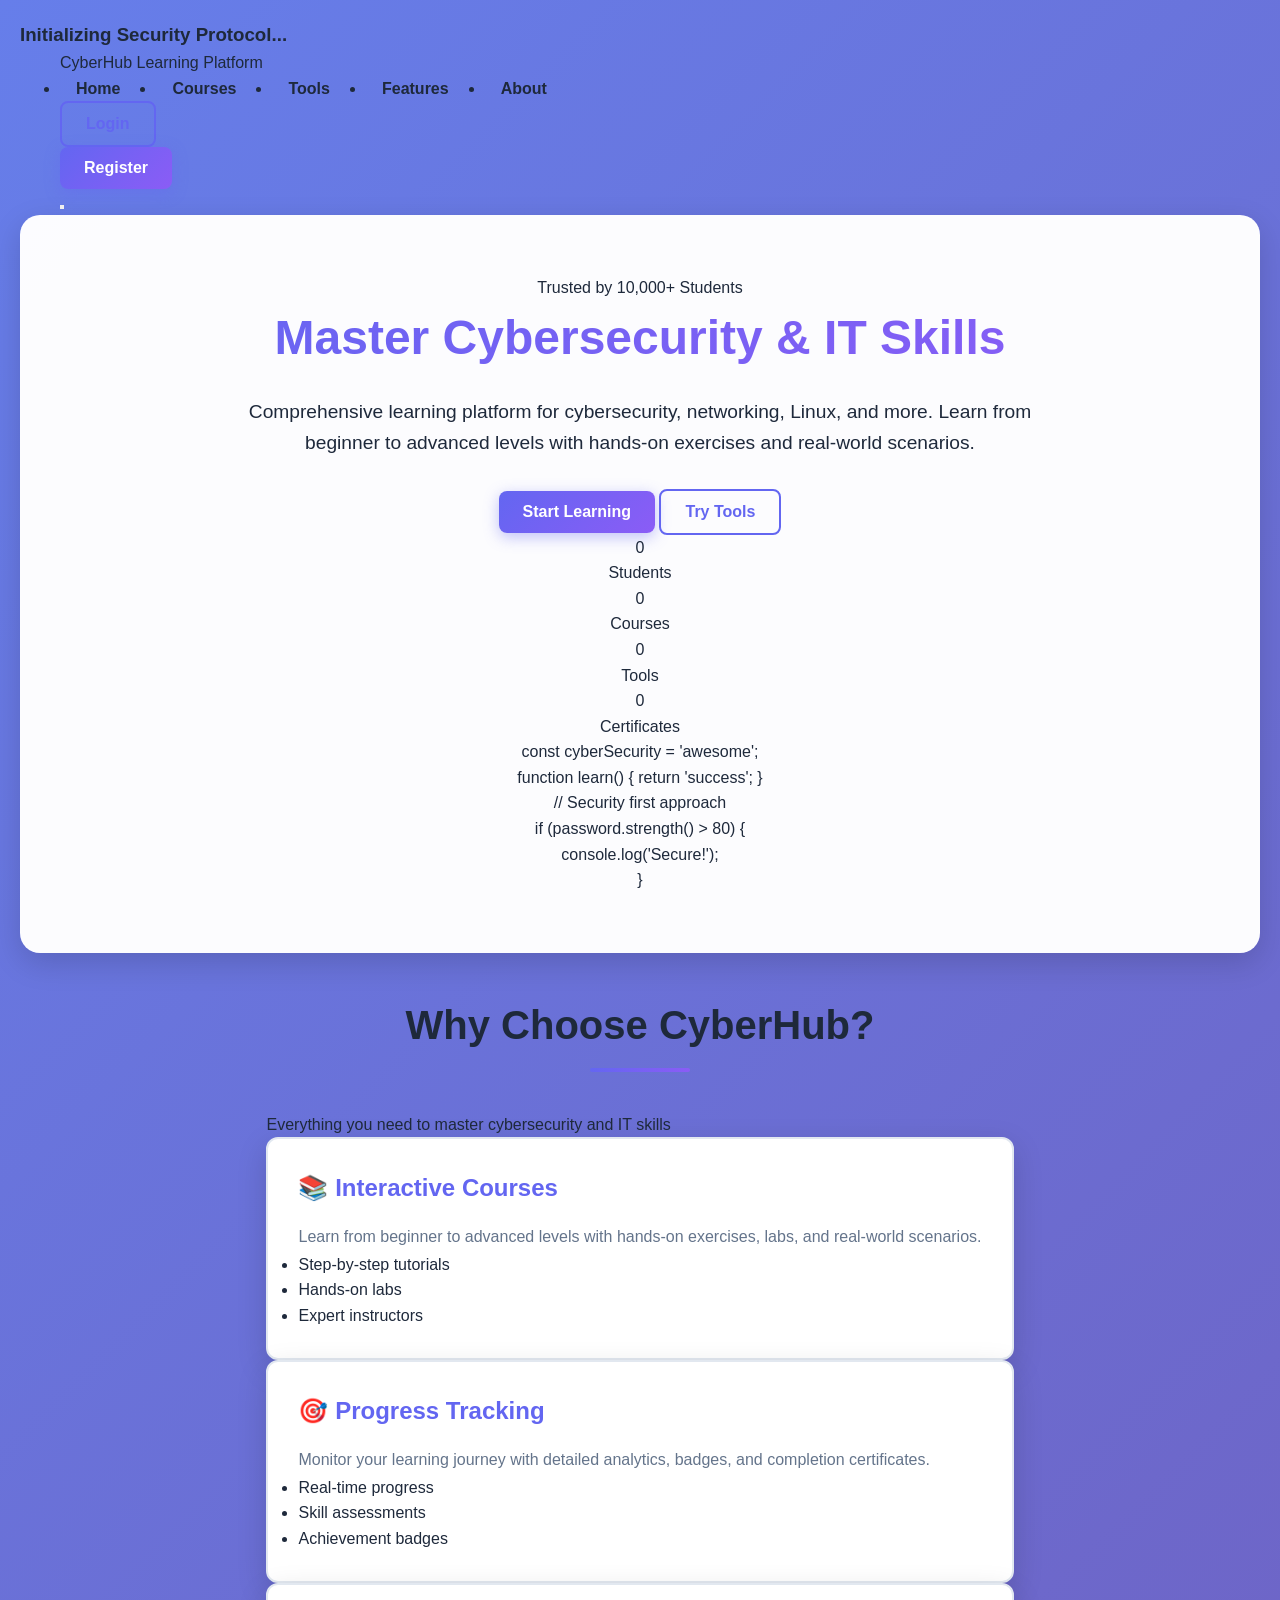
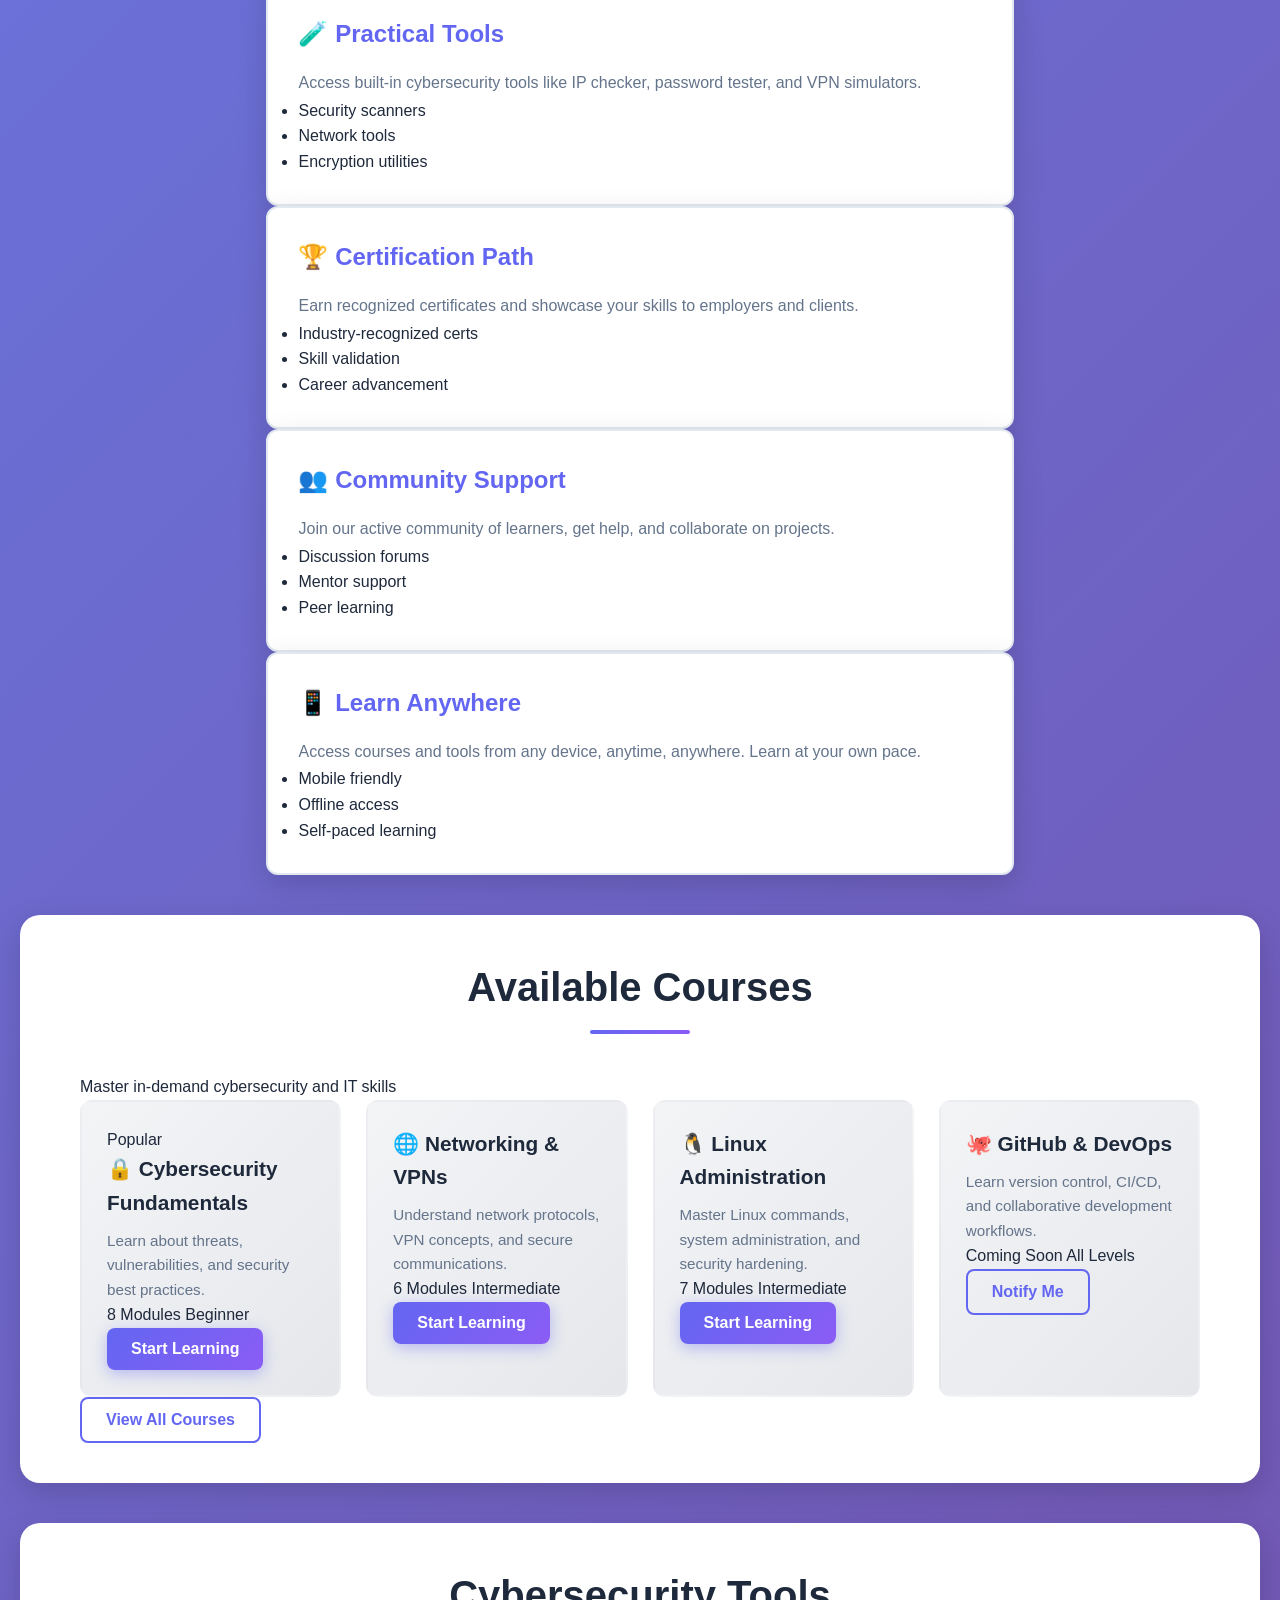
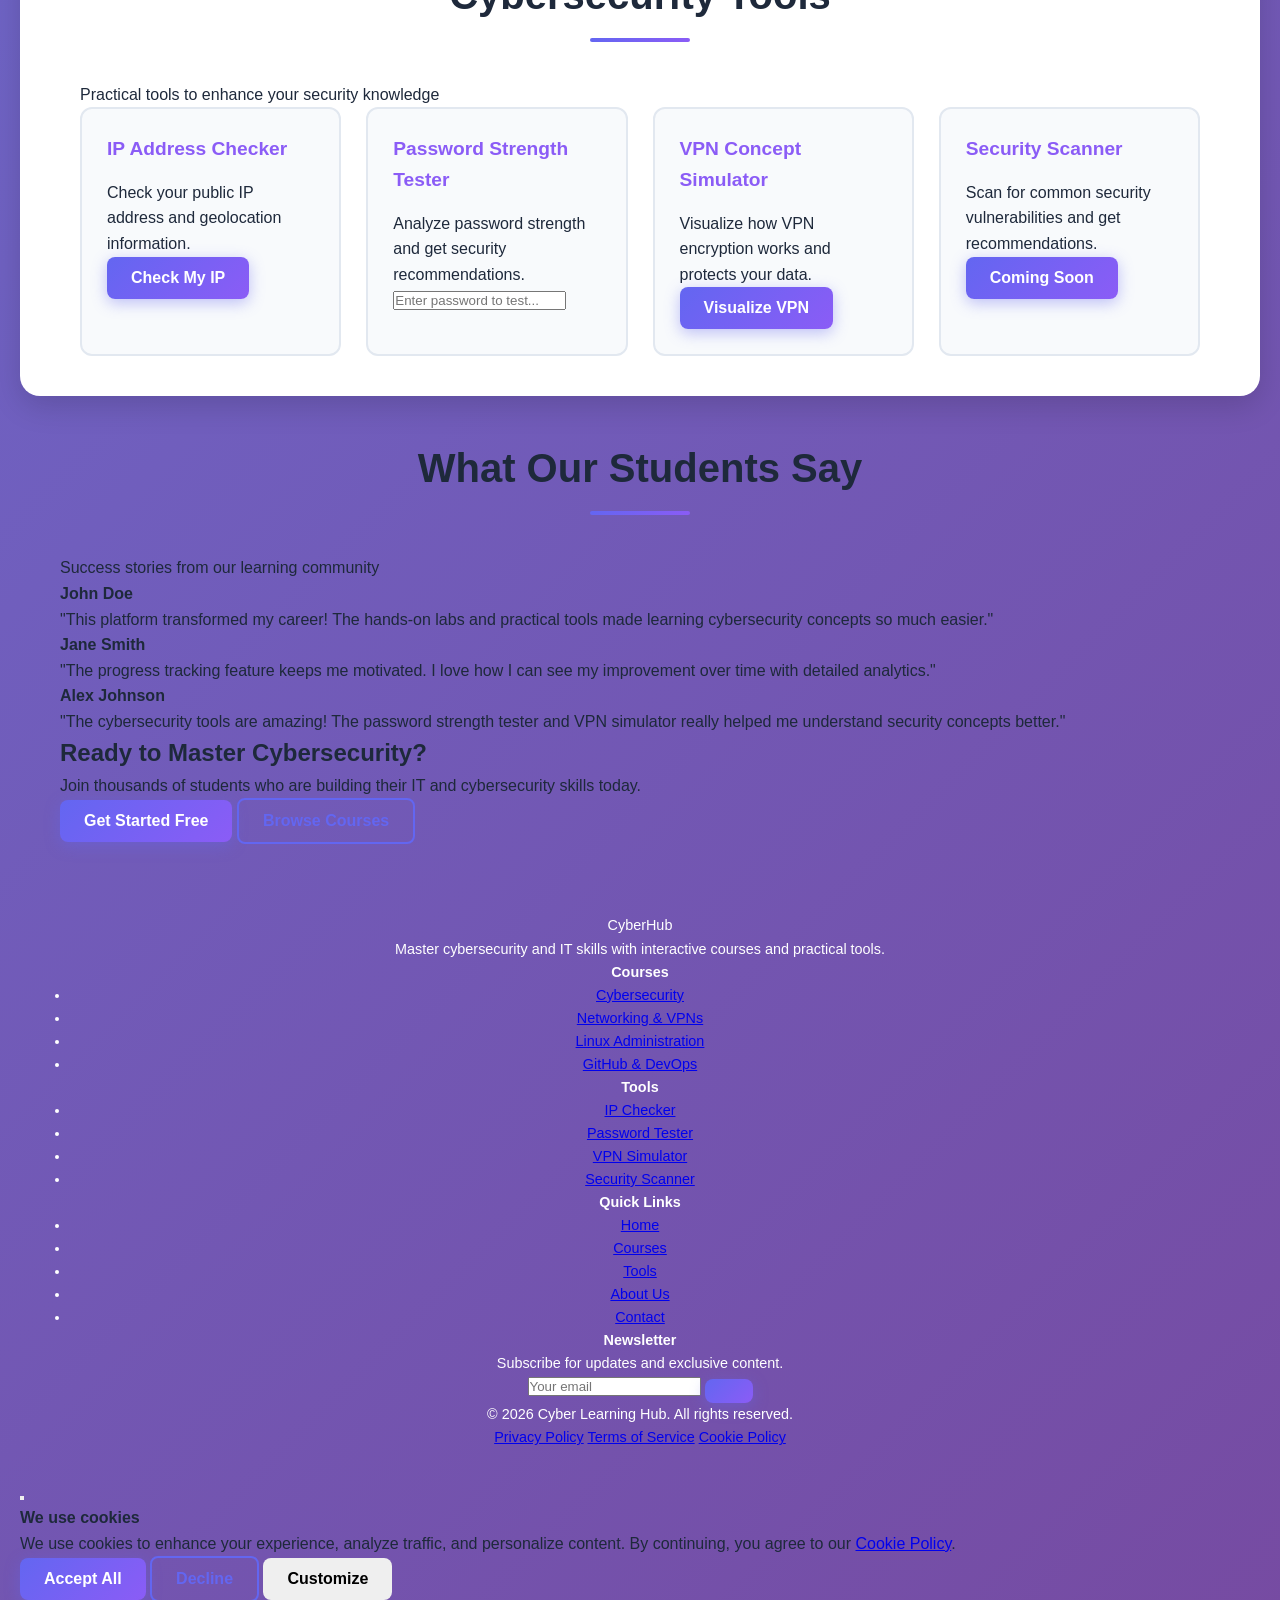
==== index.html @ 119478b8 "Update index.html" ====
<!DOCTYPE html>
<html lang="en">
<head>
    <meta charset="UTF-8">
    <meta name="viewport" content="width=device-width, initial-scale=1.0, maximum-scale=5.0">
    <meta http-equiv="X-UA-Compatible" content="IE=edge">
    <meta name="language" content="en">
    <meta name="author" content="Paras Dhiman">
    <meta name="designer" content="SoftwareLabs">
    <meta name="publisher" content="Cyber Learning Hub">
    <meta name="owner" content="Paras Dhiman">
    <meta name="copyright" content="© 2026 Cyber Learning Hub">
    <meta name="robots" content="index, follow">
    <meta name="googlebot" content="index, follow">
    <meta name="bingbot" content="index, follow">
    <meta name="revisit-after" content="7 days">

    <meta name="description" content="Master cybersecurity, networking, Linux, and IT skills with interactive courses, practical tools, and progress tracking. Learn from beginner to advanced levels.">
    <meta name="keywords" content="cybersecurity, IT learning, networking, VPN, Linux, ethical hacking, cybersecurity courses, IT certification, network security, password security, cyber tools">
    <meta name="subject" content="Cybersecurity Education Platform">
    <meta name="abstract" content="Comprehensive cybersecurity and IT learning platform">
    <meta name="topic" content="Information Technology, Cybersecurity, Education">

    <meta http-equiv="Content-Security-Policy" content="default-src 'self'; script-src 'self' 'unsafe-inline' https://kit.fontawesome.com; style-src 'self' 'unsafe-inline' https://fonts.googleapis.com https://kit.fontawesome.com; img-src 'self' data: https:; font-src 'self' https://fonts.gstatic.com https://kit.fontawesome.com;">
    <meta http-equiv="X-Content-Type-Options" content="nosniff">
    <meta http-equiv="X-Frame-Options" content="DENY">
    <meta http-equiv="X-XSS-Protection" content="1; mode=block">
    <meta http-equiv="Referrer-Policy" content="strict-origin-when-cross-origin">
    <meta http-equiv="Permissions-Policy" content="geolocation=(), microphone=(), camera=()">
    <meta name="referrer" content="strict-origin-when-cross-origin">

    <meta property="og:title" content="Cyber Learning Hub - Master IT & Cybersecurity">
    <meta property="og:description" content="Comprehensive cybersecurity and IT learning platform with interactive courses and practical tools.">
    <meta property="og:type" content="website">
    <meta property="og:url" content="https://Paras367.github.io/Cyber_Hub/">
    <meta property="og:image" content="https://softwarelabs.lovable.app/logo.svg">
    <meta property="og:site_name" content="Cyber Learning Hub">
    <meta property="og:locale" content="en_US">
    <meta property="og:image:width" content="1200">
    <meta property="og:image:height" content="630">

    <meta name="twitter:card" content="summary_large_image">
    <meta name="twitter:title" content="Cyber Learning Hub - Master IT & Cybersecurity">
    <meta name="twitter:description" content="Learn cybersecurity, networking, Linux, and more with interactive courses and tools.">
    <meta name="twitter:image" content="https://softwarelabs.lovable.app/logo.svg">
    <meta name="twitter:site" content="@CyberHubEdu">
    
    <title>Cyber Learning Hub 🔒 | Master Cybersecurity, Networking & Linux Skills</title>
    
    <!-- Favicon -->
    <link rel="icon" href="data:image/svg+xml,<svg xmlns=%22http://www.w3.org/2000/svg%22 viewBox=%220 0 100 100%22><text y=%22.9em%22 font-size=%2290%22>🔒</text></svg>">
    <link rel="manifest" href="/SoftwareLabs/manifest.json">

    <link rel="stylesheet" href="https://cdnjs.cloudflare.com/ajax/libs/font-awesome/6.5.0/css/all.min.css">
    <link href="https://fonts.googleapis.com/css2?family=Inter:wght@300;400;500;600;700;800&family=Space+Grotesk:wght@400;500;600;700&display=swap" rel="stylesheet">

    <link rel="stylesheet" href="styles.css">
</head>
<body>
    <div class="preloader" id="preloader">
        <div class="preloader-content">
            <div class="cyber-spinner"></div>
            <h3>Initializing Security Protocol...</h3>
            <div class="loading-bar">
                <div class="loading-fill"></div>
            </div>
        </div>
    </div>

    <nav class="navbar">
        <div class="container">
            <div class="navbar-content">
                <div class="logo-section">
                    <div class="logo-icon">
                        <i class="fas fa-shield-alt"></i>
                    </div>
                    <div class="logo-text">
                        <span class="logo-main">CyberHub</span>
                        <span class="logo-sub">Learning Platform</span>
                    </div>
                </div>
                
                <div class="nav-menu" id="navMenu">
                    <ul class="nav-links">
                        <li><a href="#home" class="nav-link active"><i class="fas fa-home"></i> Home</a></li>
                        <li><a href="#courses" class="nav-link"><i class="fas fa-graduation-cap"></i> Courses</a></li>
                        <li><a href="#tools" class="nav-link"><i class="fas fa-tools"></i> Tools</a></li>
                        <li><a href="#features" class="nav-link"><i class="fas fa-star"></i> Features</a></li>
                        <li><a href="#about" class="nav-link"><i class="fas fa-info-circle"></i> About</a></li>
                    </ul>
                </div>
                
                <div class="nav-auth">
                    <button class="btn btn-outline" id="loginBtn">
                        <i class="fas fa-sign-in-alt"></i> Login
                    </button>
                    <button class="btn btn-primary" id="registerBtn">
                        <i class="fas fa-user-plus"></i> Register
                    </button>
                    <div id="userMenu" style="display: none; align-items: center; gap: 15px;">
                        <div class="user-info">
                            <i class="fas fa-user-circle"></i>
                            <span id="userName" class="username"></span>
                        </div>
                        <button class="btn btn-outline" id="logoutBtn">
                            <i class="fas fa-sign-out-alt"></i> Logout
                        </button>
                    </div>
                </div>
                
                <button class="mobile-menu-toggle" id="mobileMenuToggle">
                    <i class="fas fa-bars"></i>
                </button>
            </div>
        </div>
    </nav>

    <section class="hero" id="home">
        <div class="container">
            <div class="hero-content">
                <div class="hero-badge">
                    <i class="fas fa-certificate"></i> Trusted by 10,000+ Students
                </div>
                
                <h1 class="hero-title">
                    <span class="highlight">Master</span> Cybersecurity & IT Skills
                    <span class="cyber-glow"></span>
                </h1>
                
                <p class="hero-subtitle">
                    Comprehensive learning platform for cybersecurity, networking, Linux, and more. 
                    Learn from beginner to advanced levels with hands-on exercises and real-world scenarios.
                </p>
                
                <div class="hero-buttons">
                    <button class="btn btn-primary btn-lg" onclick="document.querySelector('#courses').scrollIntoView({behavior: 'smooth'})">
                        <i class="fas fa-play-circle"></i> Start Learning
                    </button>
                    <button class="btn btn-outline btn-lg" onclick="document.querySelector('#tools').scrollIntoView({behavior: 'smooth'})">
                        <i class="fas fa-tools"></i> Try Tools
                    </button>
                </div>
                
                <div class="hero-stats">
                    <div class="stat-item">
                        <div class="stat-number" id="studentCount">0</div>
                        <div class="stat-label">Students</div>
                    </div>
                    <div class="stat-item">
                        <div class="stat-number" id="courseCount">0</div>
                        <div class="stat-label">Courses</div>
                    </div>
                    <div class="stat-item">
                        <div class="stat-number" id="toolCount">0</div>
                        <div class="stat-label">Tools</div>
                    </div>
                    <div class="stat-item">
                        <div class="stat-number" id="certCount">0</div>
                        <div class="stat-label">Certificates</div>
                    </div>
                </div>
            </div>
            
            <div class="hero-illustration">
                <div class="cyber-animation">
                    <div class="code-stream">
                        <div class="code-line"><span class="keyword">const</span> <span class="variable">cyberSecurity</span> = <span class="string">'awesome'</span>;</div>
                        <div class="code-line"><span class="keyword">function</span> <span class="function">learn()</span> { <span class="keyword">return</span> <span class="string">'success'</span>; }</div>
                        <div class="code-line"><span class="comment">// Security first approach</span></div>
                        <div class="code-line"><span class="keyword">if</span> (<span class="variable">password</span>.<span class="function">strength</span>() > <span class="number">80</span>) {</div>
                        <div class="code-line">  <span class="keyword">console</span>.<span class="function">log</span>(<span class="string">'Secure!'</span>);</div>
                        <div class="code-line">}</div>
                    </div>
                    <div class="security-shield">
                        <i class="fas fa-shield-alt fa-4x"></i>
                    </div>
                </div>
            </div>
        </div>
    </section>

    <!-- Features Section -->
    <section class="features" id="features">
        <div class="container">
            <div class="section-header">
                <h2 class="section-title">
                    <i class="fas fa-star"></i> Why Choose CyberHub?
                </h2>
                <p class="section-subtitle">Everything you need to master cybersecurity and IT skills</p>
            </div>
            
            <div class="features-grid">
                <div class="feature-card">
                    <div class="feature-icon">
                        <i class="fas fa-book-open"></i>
                    </div>
                    <h3>📚 Interactive Courses</h3>
                    <p>Learn from beginner to advanced levels with hands-on exercises, labs, and real-world scenarios.</p>
                    <ul class="feature-list">
                        <li><i class="fas fa-check-circle"></i> Step-by-step tutorials</li>
                        <li><i class="fas fa-check-circle"></i> Hands-on labs</li>
                        <li><i class="fas fa-check-circle"></i> Expert instructors</li>
                    </ul>
                </div>
                
                <div class="feature-card">
                    <div class="feature-icon">
                        <i class="fas fa-chart-line"></i>
                    </div>
                    <h3>🎯 Progress Tracking</h3>
                    <p>Monitor your learning journey with detailed analytics, badges, and completion certificates.</p>
                    <ul class="feature-list">
                        <li><i class="fas fa-check-circle"></i> Real-time progress</li>
                        <li><i class="fas fa-check-circle"></i> Skill assessments</li>
                        <li><i class="fas fa-check-circle"></i> Achievement badges</li>
                    </ul>
                </div>
                
                <div class="feature-card">
                    <div class="feature-icon">
                        <i class="fas fa-tools"></i>
                    </div>
                    <h3>🧪 Practical Tools</h3>
                    <p>Access built-in cybersecurity tools like IP checker, password tester, and VPN simulators.</p>
                    <ul class="feature-list">
                        <li><i class="fas fa-check-circle"></i> Security scanners</li>
                        <li><i class="fas fa-check-circle"></i> Network tools</li>
                        <li><i class="fas fa-check-circle"></i> Encryption utilities</li>
                    </ul>
                </div>
                
                <div class="feature-card">
                    <div class="feature-icon">
                        <i class="fas fa-certificate"></i>
                    </div>
                    <h3>🏆 Certification Path</h3>
                    <p>Earn recognized certificates and showcase your skills to employers and clients.</p>
                    <ul class="feature-list">
                        <li><i class="fas fa-check-circle"></i> Industry-recognized certs</li>
                        <li><i class="fas fa-check-circle"></i> Skill validation</li>
                        <li><i class="fas fa-check-circle"></i> Career advancement</li>
                    </ul>
                </div>
                
                <div class="feature-card">
                    <div class="feature-icon">
                        <i class="fas fa-users"></i>
                    </div>
                    <h3>👥 Community Support</h3>
                    <p>Join our active community of learners, get help, and collaborate on projects.</p>
                    <ul class="feature-list">
                        <li><i class="fas fa-check-circle"></i> Discussion forums</li>
                        <li><i class="fas fa-check-circle"></i> Mentor support</li>
                        <li><i class="fas fa-check-circle"></i> Peer learning</li>
                    </ul>
                </div>
                
                <div class="feature-card">
                    <div class="feature-icon">
                        <i class="fas fa-mobile-alt"></i>
                    </div>
                    <h3>📱 Learn Anywhere</h3>
                    <p>Access courses and tools from any device, anytime, anywhere. Learn at your own pace.</p>
                    <ul class="feature-list">
                        <li><i class="fas fa-check-circle"></i> Mobile friendly</li>
                        <li><i class="fas fa-check-circle"></i> Offline access</li>
                        <li><i class="fas fa-check-circle"></i> Self-paced learning</li>
                    </ul>
                </div>
            </div>
        </div>
    </section>

    <!-- Courses Section -->
    <section class="courses" id="courses">
        <div class="container">
            <div class="section-header">
                <h2 class="section-title">
                    <i class="fas fa-graduation-cap"></i> Available Courses
                </h2>
                <p class="section-subtitle">Master in-demand cybersecurity and IT skills</p>
            </div>
            
            <div class="course-grid">
                <div class="course-card" data-course="cybersecurity">
                    <div class="course-badge">Popular</div>
                    <div class="course-icon">
                        <i class="fas fa-user-secret"></i>
                    </div>
                    <h3>🔒 Cybersecurity Fundamentals</h3>
                    <p class="course-desc">Learn about threats, vulnerabilities, and security best practices.</p>
                    <div class="course-meta">
                        <span><i class="fas fa-clock"></i> 8 Modules</span>
                        <span><i class="fas fa-user-graduate"></i> Beginner</span>
                    </div>
                    <div class="course-footer">
                        <button class="btn btn-primary btn-sm">
                            <i class="fas fa-arrow-right"></i> Start Learning
                        </button>
                    </div>
                </div>
                
                <div class="course-card" data-course="networking">
                    <div class="course-icon">
                        <i class="fas fa-network-wired"></i>
                    </div>
                    <h3>🌐 Networking & VPNs</h3>
                    <p class="course-desc">Understand network protocols, VPN concepts, and secure communications.</p>
                    <div class="course-meta">
                        <span><i class="fas fa-clock"></i> 6 Modules</span>
                        <span><i class="fas fa-user-graduate"></i> Intermediate</span>
                    </div>
                    <div class="course-footer">
                        <button class="btn btn-primary btn-sm">
                            <i class="fas fa-arrow-right"></i> Start Learning
                        </button>
                    </div>
                </div>
                
                <div class="course-card" data-course="linux">
                    <div class="course-icon">
                        <i class="fab fa-linux"></i>
                    </div>
                    <h3>🐧 Linux Administration</h3>
                    <p class="course-desc">Master Linux commands, system administration, and security hardening.</p>
                    <div class="course-meta">
                        <span><i class="fas fa-clock"></i> 7 Modules</span>
                        <span><i class="fas fa-user-graduate"></i> Intermediate</span>
                    </div>
                    <div class="course-footer">
                        <button class="btn btn-primary btn-sm">
                            <i class="fas fa-arrow-right"></i> Start Learning
                        </button>
                    </div>
                </div>
                
                <div class="course-card coming-soon">
                    <div class="course-icon">
                        <i class="fab fa-github"></i>
                    </div>
                    <h3>🐙 GitHub & DevOps</h3>
                    <p class="course-desc">Learn version control, CI/CD, and collaborative development workflows.</p>
                    <div class="course-meta">
                        <span><i class="fas fa-clock"></i> Coming Soon</span>
                        <span><i class="fas fa-user-graduate"></i> All Levels</span>
                    </div>
                    <div class="course-footer">
                        <button class="btn btn-outline btn-sm disabled">
                            <i class="fas fa-hourglass-half"></i> Notify Me
                        </button>
                    </div>
                </div>
            </div>
            
            <div class="view-all">
                <button class="btn btn-outline btn-lg">
                    <i class="fas fa-eye"></i> View All Courses
                </button>
            </div>
        </div>
    </section>

    <!-- Tools Section -->
    <section class="tools-section" id="tools">
        <div class="container">
            <div class="section-header">
                <h2 class="section-title">
                    <i class="fas fa-tools"></i> Cybersecurity Tools
                </h2>
                <p class="section-subtitle">Practical tools to enhance your security knowledge</p>
            </div>
            
            <div class="tool-grid">
                <div class="tool-card">
                    <div class="tool-icon">
                        <i class="fas fa-globe"></i>
                    </div>
                    <h3><i class="fas fa-info-circle"></i> IP Address Checker</h3>
                    <p>Check your public IP address and geolocation information.</p>
                    <button class="btn btn-primary" onclick="checkIP()">
                        <i class="fas fa-search"></i> Check My IP
                    </button>
                    <div id="ipResult" class="tool-result"></div>
                </div>
                
                <div class="tool-card">
                    <div class="tool-icon">
                        <i class="fas fa-key"></i>
                    </div>
                    <h3><i class="fas fa-lock"></i> Password Strength Tester</h3>
                    <p>Analyze password strength and get security recommendations.</p>
                    <input type="password" id="passwordInput" placeholder="Enter password to test..." oninput="checkPasswordStrength()">
                    <div id="passwordResult" class="tool-result"></div>
                </div>
                
                <div class="tool-card">
                    <div class="tool-icon">
                        <i class="fas fa-user-secret"></i>
                    </div>
                    <h3><i class="fas fa-route"></i> VPN Concept Simulator</h3>
                    <p>Visualize how VPN encryption works and protects your data.</p>
                    <button class="btn btn-primary" onclick="showVPNSimulator()">
                        <i class="fas fa-eye"></i> Visualize VPN
                    </button>
                </div>
                
                <div class="tool-card">
                    <div class="tool-icon">
                        <i class="fas fa-shield-alt"></i>
                    </div>
                    <h3><i class="fas fa-bug"></i> Security Scanner</h3>
                    <p>Scan for common security vulnerabilities and get recommendations.</p>
                    <button class="btn btn-primary disabled">
                        <i class="fas fa-sync-alt"></i> Coming Soon
                    </button>
                </div>
            </div>
        </div>
    </section>

    <!-- Testimonials Section -->
    <section class="testimonials">
        <div class="container">
            <div class="section-header">
                <h2 class="section-title">
                    <i class="fas fa-quote-left"></i> What Our Students Say
                </h2>
                <p class="section-subtitle">Success stories from our learning community</p>
            </div>
            
            <div class="testimonial-grid">
                <div class="testimonial-card">
                    <div class="testimonial-header">
                        <div class="testimonial-avatar">
                            <i class="fas fa-user"></i>
                        </div>
                        <div class="testimonial-info">
                            <h4>John Doe</h4>
                            <div class="rating">
                                <i class="fas fa-star"></i>
                                <i class="fas fa-star"></i>
                                <i class="fas fa-star"></i>
                                <i class="fas fa-star"></i>
                                <i class="fas fa-star"></i>
                            </div>
                        </div>
                    </div>
                    <p class="testimonial-text">
                        "This platform transformed my career! The hands-on labs and practical tools made learning cybersecurity concepts so much easier."
                    </p>
                </div>
                
                <div class="testimonial-card">
                    <div class="testimonial-header">
                        <div class="testimonial-avatar">
                            <i class="fas fa-user"></i>
                        </div>
                        <div class="testimonial-info">
                            <h4>Jane Smith</h4>
                            <div class="rating">
                                <i class="fas fa-star"></i>
                                <i class="fas fa-star"></i>
                                <i class="fas fa-star"></i>
                                <i class="fas fa-star"></i>
                                <i class="fas fa-star-half-alt"></i>
                            </div>
                        </div>
                    </div>
                    <p class="testimonial-text">
                        "The progress tracking feature keeps me motivated. I love how I can see my improvement over time with detailed analytics."
                    </p>
                </div>
                
                <div class="testimonial-card">
                    <div class="testimonial-header">
                        <div class="testimonial-avatar">
                            <i class="fas fa-user"></i>
                        </div>
                        <div class="testimonial-info">
                            <h4>Alex Johnson</h4>
                            <div class="rating">
                                <i class="fas fa-star"></i>
                                <i class="fas fa-star"></i>
                                <i class="fas fa-star"></i>
                                <i class="fas fa-star"></i>
                                <i class="fas fa-star"></i>
                            </div>
                        </div>
                    </div>
                    <p class="testimonial-text">
                        "The cybersecurity tools are amazing! The password strength tester and VPN simulator really helped me understand security concepts better."
                    </p>
                </div>
            </div>
        </div>
    </section>

    <!-- CTA Section -->
    <section class="cta-section">
        <div class="container">
            <div class="cta-content">
                <h2>Ready to Master Cybersecurity?</h2>
                <p>Join thousands of students who are building their IT and cybersecurity skills today.</p>
                <div class="cta-buttons">
                    <button class="btn btn-primary btn-lg" id="ctaRegisterBtn">
                        <i class="fas fa-user-plus"></i> Get Started Free
                    </button>
                    <button class="btn btn-outline btn-lg" onclick="document.querySelector('#courses').scrollIntoView({behavior: 'smooth'})">
                        <i class="fas fa-book"></i> Browse Courses
                    </button>
                </div>
            </div>
        </div>
    </section>

    <!-- User Dashboard -->
    <section class="user-dashboard" id="userDashboard">
        <div class="container">
            <h3><i class="fas fa-tachometer-alt"></i> Your Learning Progress</h3>
            <div id="progressContent"></div>
        </div>
    </section>

    <!-- Footer -->
    <footer id="footer">
        <div class="container">
            <div class="footer-grid">
                <div class="footer-col">
                    <div class="footer-logo">
                        <i class="fas fa-shield-alt"></i>
                        <span>CyberHub</span>
                    </div>
                    <p>Master cybersecurity and IT skills with interactive courses and practical tools.</p>
                    <div class="social-links">
                        <a href="#" class="social-link"><i class="fab fa-twitter"></i></a>
                        <a href="#" class="social-link"><i class="fab fa-linkedin"></i></a>
                        <a href="#" class="social-link"><i class="fab fa-github"></i></a>
                        <a href="#" class="social-link"><i class="fab fa-youtube"></i></a>
                    </div>
                </div>
                
                <div class="footer-col">
                    <h4><i class="fas fa-graduation-cap"></i> Courses</h4>
                    <ul class="footer-links">
                        <li><a href="courses/cybersecurity.html">Cybersecurity</a></li>
                        <li><a href="courses/networking.html">Networking & VPNs</a></li>
                        <li><a href="courses/linux.html">Linux Administration</a></li>
                        <li><a href="#">GitHub & DevOps</a></li>
                    </ul>
                </div>
                
                <div class="footer-col">
                    <h4><i class="fas fa-tools"></i> Tools</h4>
                    <ul class="footer-links">
                        <li><a href="#tools">IP Checker</a></li>
                        <li><a href="#tools">Password Tester</a></li>
                        <li><a href="#tools">VPN Simulator</a></li>
                        <li><a href="#">Security Scanner</a></li>
                    </ul>
                </div>
                
                <div class="footer-col">
                    <h4><i class="fas fa-link"></i> Quick Links</h4>
                    <ul class="footer-links">
                        <li><a href="#home">Home</a></li>
                        <li><a href="#courses">Courses</a></li>
                        <li><a href="#tools">Tools</a></li>
                        <li><a href="#about">About Us</a></li>
                        <li><a href="#">Contact</a></li>
                    </ul>
                </div>
                
                <div class="footer-col">
                    <h4><i class="fas fa-envelope"></i> Newsletter</h4>
                    <p>Subscribe for updates and exclusive content.</p>
                    <form class="newsletter-form">
                        <input type="email" placeholder="Your email" required>
                        <button type="submit" class="btn btn-primary">
                            <i class="fas fa-paper-plane"></i>
                        </button>
                    </form>
                </div>
            </div>
            
            <div class="footer-bottom">
                <p>&copy; 2026 <span class="highlight">Cyber Learning Hub</span>. All rights reserved.</p>
                <div class="footer-links-inline">
                    <a href="#">Privacy Policy</a>
                    <a href="#">Terms of Service</a>
                    <a href="#">Cookie Policy</a>
                </div>
            </div>
        </div>
    </footer>

    <!-- Scroll to Top Button -->
    <button class="scroll-to-top" id="scrollToTop">
        <i class="fas fa-arrow-up"></i>
    </button>

    <!-- Login Modal -->
    <div class="auth-modal" id="loginModal">
        <div class="modal-content">
            <button class="modal-close" onclick="closeModal('loginModal')">
                <i class="fas fa-times"></i>
            </button>
            <div class="modal-header">
                <i class="fas fa-sign-in-alt modal-icon"></i>
                <h2>Login to Your Account</h2>
                <p>Access your courses and track your progress</p>
            </div>
            <form class="auth-form" onsubmit="event.preventDefault(); login();">
                <div class="form-group">
                    <label><i class="fas fa-user"></i> Username</label>
                    <input type="text" id="loginUsername" placeholder="Enter your username" required>
                </div>
                <div class="form-group">
                    <label><i class="fas fa-lock"></i> Password</label>
                    <input type="password" id="loginPassword" placeholder="Enter your password" required>
                </div>
                <div class="form-options">
                    <label class="checkbox-label">
                        <input type="checkbox" id="rememberMe">
                        <span>Remember me</span>
                    </label>
                    <a href="#" class="forgot-password">Forgot password?</a>
                </div>
                <button class="btn btn-primary btn-block" type="submit">
                    <i class="fas fa-sign-in-alt"></i> Login
                </button>
                <div class="modal-footer">
                    <p>Don't have an account? <a href="#" onclick="showModal('registerModal'); closeModal('loginModal');">Register here</a></p>
                </div>
            </form>
        </div>
    </div>

    <div class="auth-modal" id="registerModal">
        <div class="modal-content">
            <button class="modal-close" onclick="closeModal('registerModal')">
                <i class="fas fa-times"></i>
            </button>
            <div class="modal-header">
                <i class="fas fa-user-plus modal-icon"></i>
                <h2>Create New Account</h2>
                <p>Start your cybersecurity learning journey today</p>
            </div>
            <form class="auth-form" onsubmit="event.preventDefault(); register();">
                <div class="form-row">
                    <div class="form-group">
                        <label><i class="fas fa-user"></i> Username</label>
                        <input type="text" id="registerUsername" placeholder="Choose a username" required>
                    </div>
                    <div class="form-group">
                        <label><i class="fas fa-envelope"></i> Email</label>
                        <input type="email" id="registerEmail" placeholder="Enter your email" required>
                    </div>
                </div>
                <div class="form-group">
                    <label><i class="fas fa-lock"></i> Password</label>
                    <input type="password" id="registerPassword" placeholder="Create a strong password" required>
                    <div class="password-strength" id="registerPasswordStrength"></div>
                </div>
                <div class="form-group">
                    <label><i class="fas fa-lock"></i> Confirm Password</label>
                    <input type="password" id="confirmPassword" placeholder="Confirm your password" required>
                </div>
                <div class="form-checkbox">
                    <label class="checkbox-label">
                        <input type="checkbox" required>
                        <span>I agree to the <a href="#">Terms of Service</a> and <a href="#">Privacy Policy</a></span>
                    </label>
                </div>
                <button class="btn btn-primary btn-block" type="submit">
                    <i class="fas fa-user-plus"></i> Create Account
                </button>
                <div class="modal-footer">
                    <p>Already have an account? <a href="#" onclick="showModal('loginModal'); closeModal('registerModal');">Login here</a></p>
                </div>
            </form>
        </div>
    </div>

    <div class="cookie-banner" id="cookieBanner">
        <div class="cookie-content">
            <div class="cookie-icon">
                <i class="fas fa-cookie-bite"></i>
            </div>
            <div class="cookie-text">
                <h4>We use cookies</h4>
                <p>We use cookies to enhance your experience, analyze traffic, and personalize content. By continuing, you agree to our <a href="#">Cookie Policy</a>.</p>
            </div>
            <div class="cookie-buttons">
                <button class="btn btn-primary btn-sm" onclick="acceptCookies()">Accept All</button>
                <button class="btn btn-outline btn-sm" onclick="declineCookies()">Decline</button>
                <button class="btn btn-text btn-sm" onclick="customizeCookies()">Customize</button>
            </div>
        </div>
    </div>


    <script src="script.js"></script>
</body>
</html>
---- styles.css ----
/* ========================================
   CYBER LEARNING HUB
   ======================================== */

* {
    margin: 0;
    padding: 0;
    box-sizing: border-box;
}

:root {
    --primary: #6366f1;
    --secondary: #8b5cf6;
    --dark: #1e293b;
    --light: #f8fafc;
    --success: #10b981;
    --warning: #f59e0b;
    --danger: #ef4444;
    --gray: #64748b;
    --border-radius: 12px;
    --box-shadow: 0 10px 30px rgba(0, 0, 0, 0.15);
    --transition: all 0.3s ease;
}

body {
    font-family: 'Segoe UI', Tahoma, Geneva, Verdana, sans-serif;
    background: linear-gradient(135deg, #667eea 0%, #764ba2 100%);
    min-height: 100vh;
    padding: 20px;
    color: var(--dark);
    line-height: 1.6;
}

.container {
    max-width: 1200px;
    margin: 0 auto;
    padding: 0 20px;
}

/* ========================================
   HEADER & NAVIGATION
   ======================================== */

header {
    background: rgba(255, 255, 255, 0.95);
    backdrop-filter: blur(10px);
    padding: 20px 0;
    border-radius: var(--border-radius);
    margin-bottom: 30px;
    box-shadow: var(--box-shadow);
    position: sticky;
    top: 20px;
    z-index: 100;
}

.header-content {
    display: flex;
    justify-content: space-between;
    align-items: center;
    padding: 0 20px;
}

.logo {
    font-size: 2em;
    font-weight: bold;
    background: linear-gradient(135deg, var(--primary), var(--secondary));
    -webkit-background-clip: text;
    -webkit-text-fill-color: transparent;
    background-clip: text;
    cursor: pointer;
}

.nav-links {
    display: flex;
    gap: 20px;
    align-items: center;
}

.nav-links a {
    text-decoration: none;
    color: var(--dark);
    font-weight: 600;
    padding: 8px 16px;
    border-radius: 8px;
    transition: var(--transition);
}

.nav-links a:hover {
    background: var(--primary);
    color: white;
}

.auth-section {
    display: flex;
    gap: 15px;
    align-items: center;
}

/* ========================================
   BUTTONS
   ======================================== */

.btn {
    padding: 12px 24px;
    border: none;
    border-radius: 8px;
    cursor: pointer;
    font-weight: 600;
    font-size: 16px;
    transition: var(--transition);
    text-decoration: none;
    display: inline-block;
    text-align: center;
}

.btn-primary {
    background: linear-gradient(135deg, var(--primary), var(--secondary));
    color: white;
    box-shadow: 0 4px 15px rgba(99, 102, 241, 0.4);
}

.btn-primary:hover {
    transform: translateY(-2px);
    box-shadow: 0 6px 20px rgba(99, 102, 241, 0.6);
}

.btn-outline {
    background: transparent;
    border: 2px solid var(--primary);
    color: var(--primary);
}

.btn-outline:hover {
    background: var(--primary);
    color: white;
}

.btn-success {
    background: var(--success);
    color: white;
}

.btn-success:hover {
    background: #0da271;
}

.btn-danger {
    background: var(--danger);
    color: white;
}

.btn-danger:hover {
    background: #dc2626;
}

/* ========================================
   HERO SECTION
   ======================================== */

.hero {
    text-align: center;
    padding: 60px 20px;
    background: rgba(255, 255, 255, 0.98);
    border-radius: 20px;
    margin-bottom: 40px;
    box-shadow: var(--box-shadow);
}

.hero h1 {
    font-size: 3em;
    margin-bottom: 20px;
    background: linear-gradient(135deg, var(--primary), var(--secondary));
    -webkit-background-clip: text;
    -webkit-text-fill-color: transparent;
    background-clip: text;
}

.hero p {
    font-size: 1.2em;
    color: var(--dark);
    margin-bottom: 30px;
    max-width: 800px;
    margin-left: auto;
    margin-right: auto;
}

/* ========================================
   FEATURES & CARDS
   ======================================== */

.features {
    display: grid;
    grid-template-columns: repeat(auto-fit, minmax(300px, 1fr));
    gap: 30px;
    margin-bottom: 40px;
}

.feature-card {
    background: white;
    padding: 30px;
    border-radius: var(--border-radius);
    box-shadow: var(--box-shadow);
    transition: var(--transition);
    border: 2px solid #e2e8f0;
}

.feature-card:hover {
    transform: translateY(-10px);
    box-shadow: 0 15px 40px rgba(0, 0, 0, 0.2);
    border-color: var(--primary);
}

.feature-card h3 {
    color: var(--primary);
    margin-bottom: 15px;
    font-size: 1.5em;
    display: flex;
    align-items: center;
    gap: 10px;
}

.feature-card p {
    color: var(--gray);
    line-height: 1.8;
}

/* ========================================
   COURSE GRID
   ======================================== */

.courses {
    background: white;
    padding: 40px;
    border-radius: 20px;
    margin-bottom: 40px;
    box-shadow: var(--box-shadow);
}

.section-title {
    text-align: center;
    font-size: 2.5em;
    margin-bottom: 40px;
    color: var(--dark);
    position: relative;
    padding-bottom: 15px;
}

.section-title::after {
    content: '';
    position: absolute;
    bottom: 0;
    left: 50%;
    transform: translateX(-50%);
    width: 100px;
    height: 4px;
    background: linear-gradient(135deg, var(--primary), var(--secondary));
    border-radius: 2px;
}

.course-grid {
    display: grid;
    grid-template-columns: repeat(auto-fit, minmax(250px, 1fr));
    gap: 25px;
}

.course-card {
    background: linear-gradient(135deg, #f3f4f6, #e5e7eb);
    padding: 25px;
    border-radius: 12px;
    cursor: pointer;
    transition: var(--transition);
    border: 2px solid transparent;
}

.course-card:hover {
    background: linear-gradient(135deg, var(--primary), var(--secondary));
    color: white;
    transform: scale(1.05);
    border-color: white;
}

.course-card h3 {
    font-size: 1.3em;
    margin-bottom: 10px;
}

.course-card p {
    color: var(--gray);
    font-size: 0.95em;
}

/* ========================================
   TOOLS SECTION
   ======================================== */

.tools-section {
    background: white;
    padding: 40px;
    border-radius: 20px;
    margin-bottom: 40px;
    box-shadow: var(--box-shadow);
}

.tool-grid {
    display: grid;
    grid-template-columns: repeat(auto-fit, minmax(250px, 1fr));
    gap: 25px;
}

.tool-card {
    background: #f8fafc;
    padding: 25px;
    border-radius: 12px;
    border: 2px solid #e2e8f0;
    transition: var(--transition);
}

.tool-card:hover {
    border-color: var(--primary);
    transform: translateY(-5px);
}

.tool-card h3 {
    color: var(--secondary);
    margin-bottom: 15px;
    font-size: 1.2em;
}

/* ========================================
   USER DASHBOARD
   ======================================== */

.user-dashboard {
    background: white;
    padding: 30px;
    border-radius: 15px;
    margin-top: 20px;
    box-shadow: var(--box-shadow);
    display: none;
}

.progress-bar {
    width: 100%;
    background: #e2e8f0;
    border-radius: 10px;
    overflow: hidden;
    margin-top: 10px;
}

.progress-fill {
    height: 20px;
    background: linear-gradient(135deg, var(--primary), var(--secondary));
    transition: width 0.3s ease;
}

/* ========================================
   MODALS
   ======================================== */

.auth-modal {
    display: none;
    position: fixed;
    top: 0;
    left: 0;
    width: 100%;
    height: 100%;
    background: rgba(0, 0, 0, 0.7);
    z-index: 1000;
    justify-content: center;
    align-items: center;
    backdrop-filter: blur(5px);
}

.modal-content {
    background: white;
    padding: 40px;
    border-radius: 20px;
    max-width: 500px;
    width: 90%;
    box-shadow: 0 20px 60px rgba(0, 0, 0, 0.3);
    animation: modalSlideIn 0.3s ease;
}

@keyframes modalSlideIn {
    from {
        opacity: 0;
        transform: translateY(-20px);
    }
    to {
        opacity: 1;
        transform: translateY(0);
    }
}

.form-group {
    margin-bottom: 20px;
}

.form-group label {
    display: block;
    margin-bottom: 8px;
    font-weight: 600;
    color: var(--dark);
}

.form-group input {
    width: 100%;
    padding: 12px;
    border: 2px solid #e2e8f0;
    border-radius: 8px;
    font-size: 16px;
    transition: var(--transition);
}

.form-group input:focus {
    outline: none;
    border-color: var(--primary);
    box-shadow: 0 0 0 3px rgba(99, 102, 241, 0.1);
}

/* ========================================
   COURSE PAGE STYLES
   ======================================== */

.course-header {
    background: white;
    padding: 40px;
    border-radius: 20px;
    margin-bottom: 30px;
    box-shadow: var(--box-shadow);
    text-align: center;
}

.course-header h1 {
    font-size: 2.5em;
    margin-bottom: 15px;
    color: var(--primary);
}

.course-header p {
    color: var(--gray);
    font-size: 1.1em;
    max-width: 800px;
    margin: 0 auto;
}

.modules-section {
    background: white;
    padding: 30px;
    border-radius: 15px;
    margin-bottom: 30px;
    box-shadow: var(--box-shadow);
}

.module-card {
    background: #f8fafc;
    padding: 20px;
    border-radius: 10px;
    margin-bottom: 15px;
    border-left: 4px solid var(--primary);
    transition: var(--transition);
}

.module-card:hover {
    background: #f1f5f9;
    transform: translateX(5px);
}

.module-card h3 {
    color: var(--dark);
    margin-bottom: 10px;
    font-size: 1.2em;
}

.module-card p {
    color: var(--gray);
    font-size: 0.95em;
    margin-bottom: 10px;
}

.module-actions {
    display: flex;
    gap: 10px;
    margin-top: 10px;
}

/* ========================================
   QUIZ SECTION
   ======================================== */

.quiz-container {
    background: white;
    padding: 30px;
    border-radius: 15px;
    margin-bottom: 30px;
    box-shadow: var(--box-shadow);
}

.quiz-question {
    margin-bottom: 20px;
}

.quiz-question h4 {
    margin-bottom: 10px;
    color: var(--dark);
}

.quiz-options {
    display: grid;
    grid-template-columns: 1fr;
    gap: 10px;
}

.quiz-option {
    padding: 12px;
    background: #f8fafc;
    border: 2px solid #e2e8f0;
    border-radius: 8px;
    cursor: pointer;
    transition: var(--transition);
}

.quiz-option:hover {
    background: #f1f5f9;
    border-color: var(--primary);
}

.quiz-option.selected {
    background: var(--primary);
    color: white;
    border-color: var(--primary);
}

.quiz-results {
    background: #f0fdf4;
    padding: 20px;
    border-radius: 10px;
    margin-top: 20px;
    border: 2px solid var(--success);
}

/* ========================================
   FOOTER
   ======================================== */

footer {
    text-align: center;
    color: white;
    padding: 30px;
    margin-top: 40px;
    font-size: 0.9em;
}

/* ========================================
   RESPONSIVE DESIGN
   ======================================== */

@media (max-width: 768px) {
    .header-content {
        flex-direction: column;
        gap: 15px;
    }

    .nav-links {
        flex-wrap: wrap;
        justify-content: center;
    }

    .hero h1 {
        font-size: 2em;
    }

    .features, .course-grid, .tool-grid {
        grid-template-columns: 1fr;
    }

    .section-title {
        font-size: 2em;
    }

    .auth-section {
        flex-direction: column;
        width: 100%;
    }

    .btn {
        width: 100%;
    }
}

@media (max-width: 480px) {
    body {
        padding: 10px;
    }

    .hero {
        padding: 30px 15px;
    }

    .logo {
        font-size: 1.5em;
    }
}
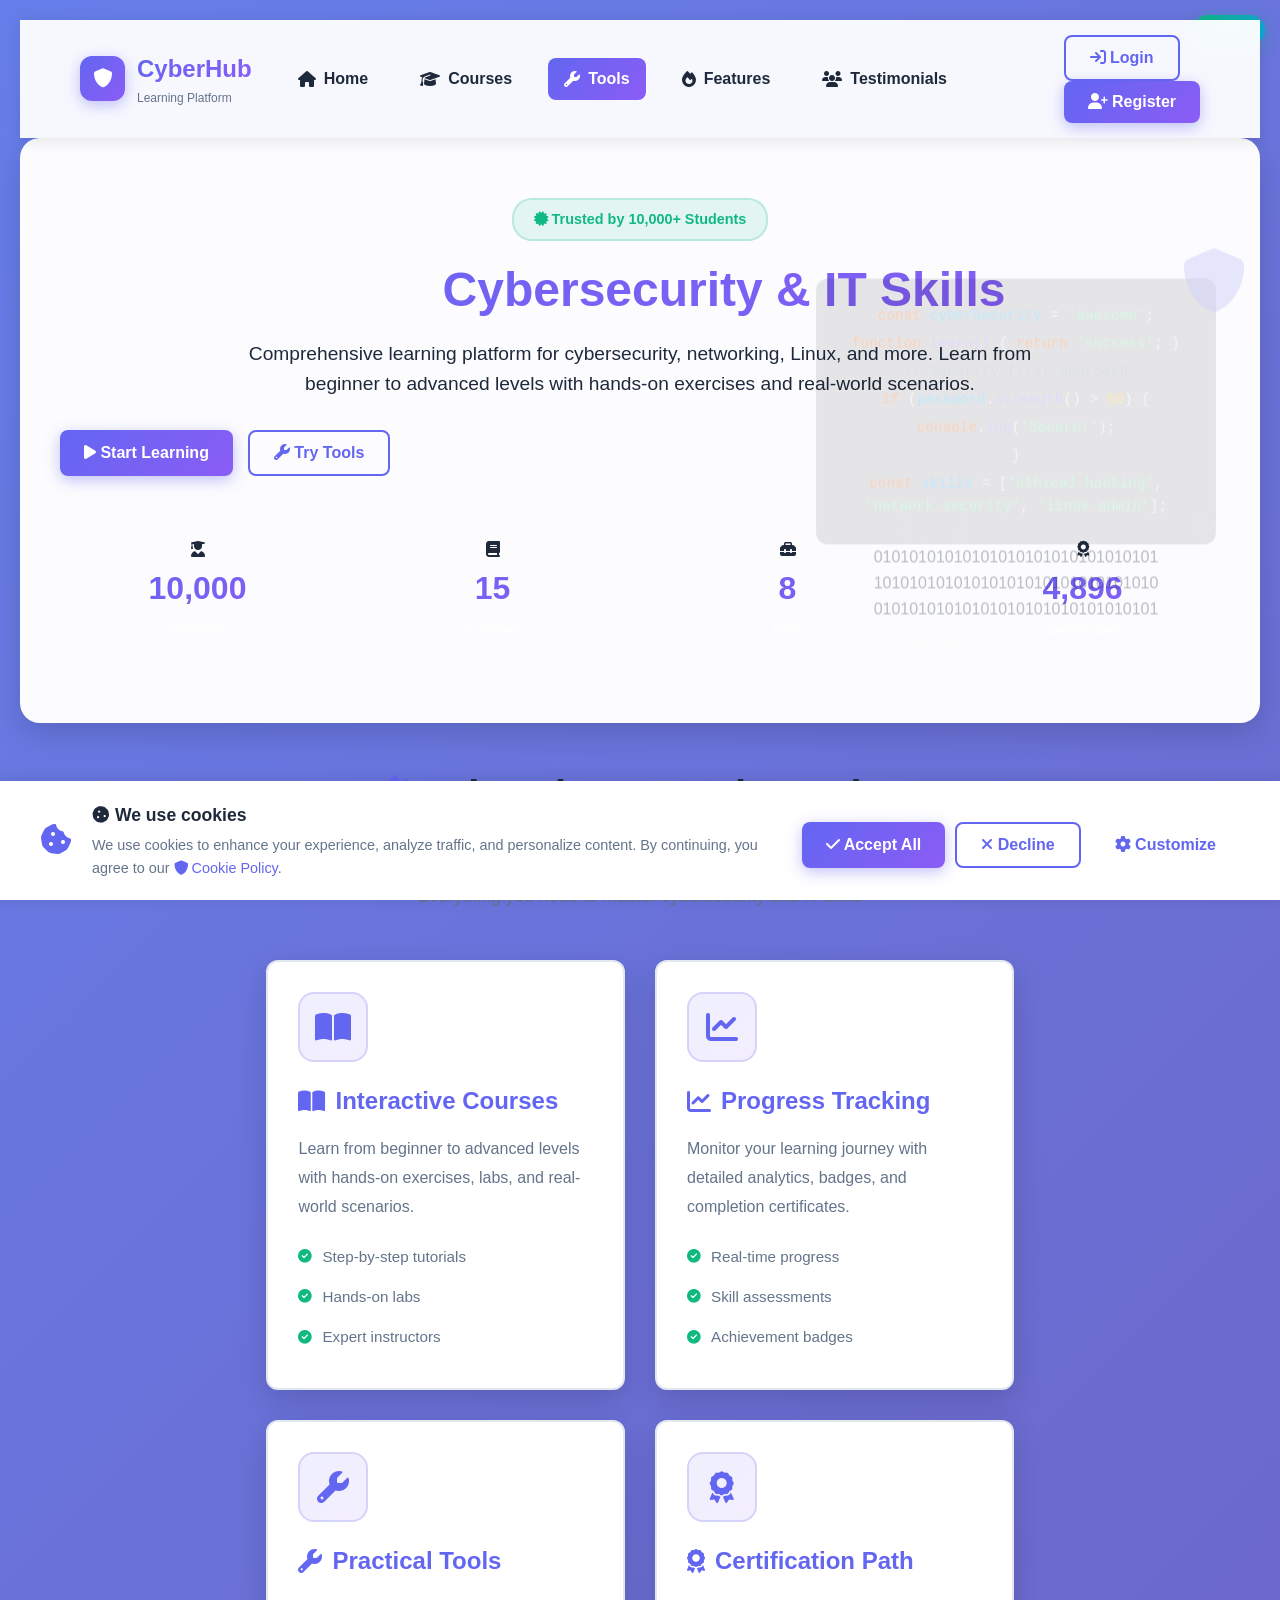
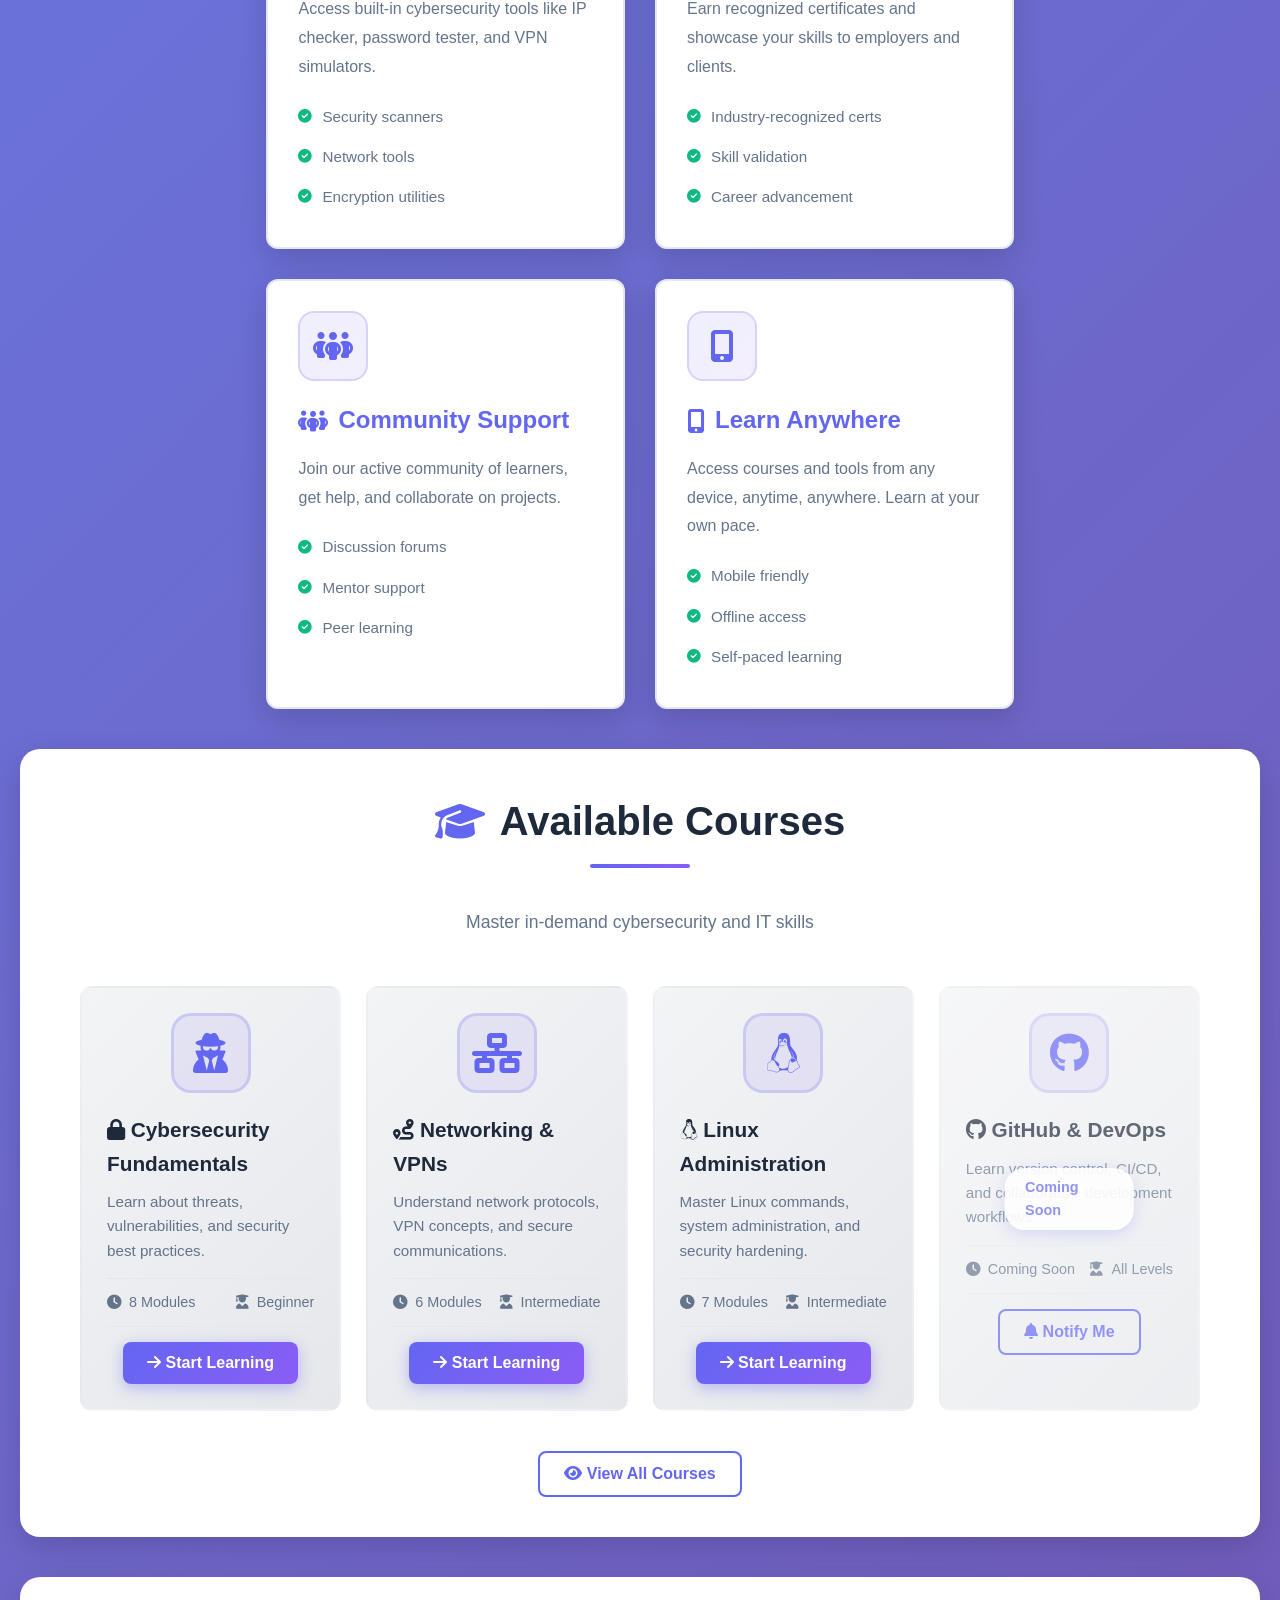
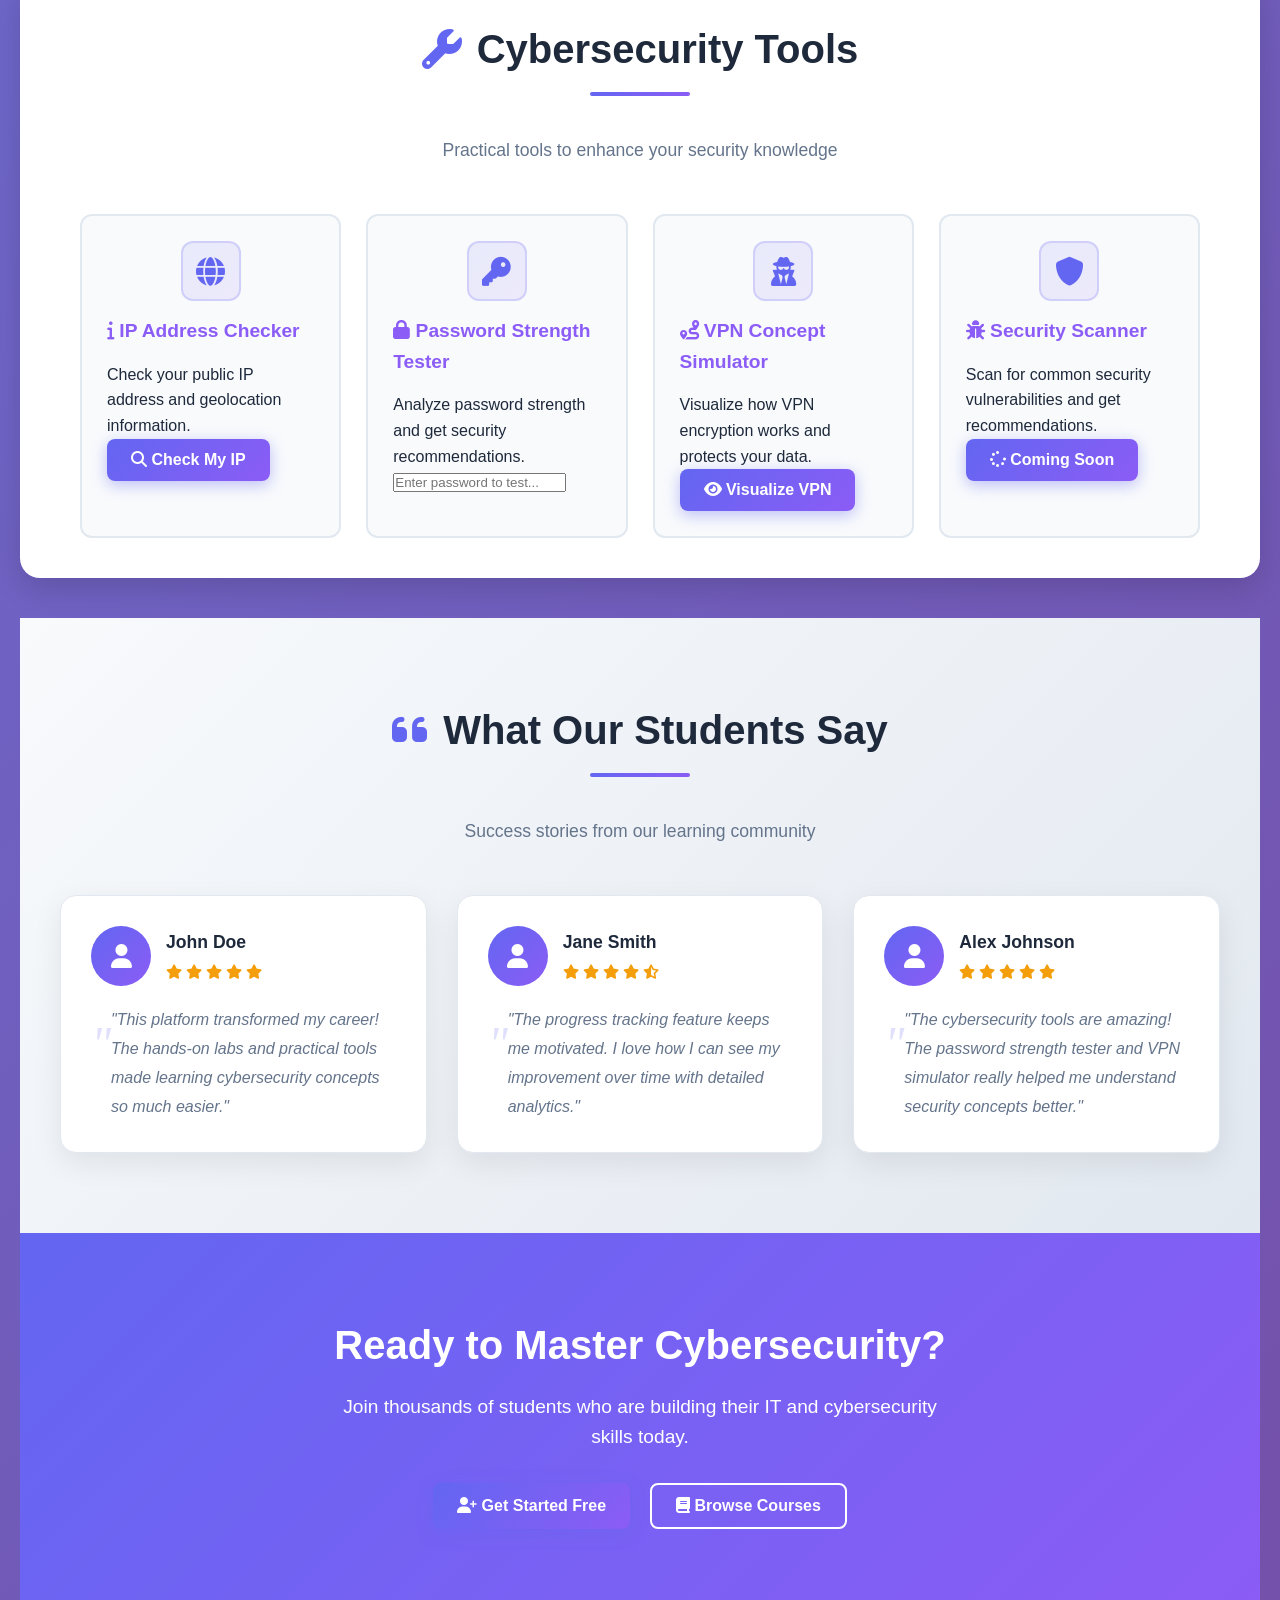
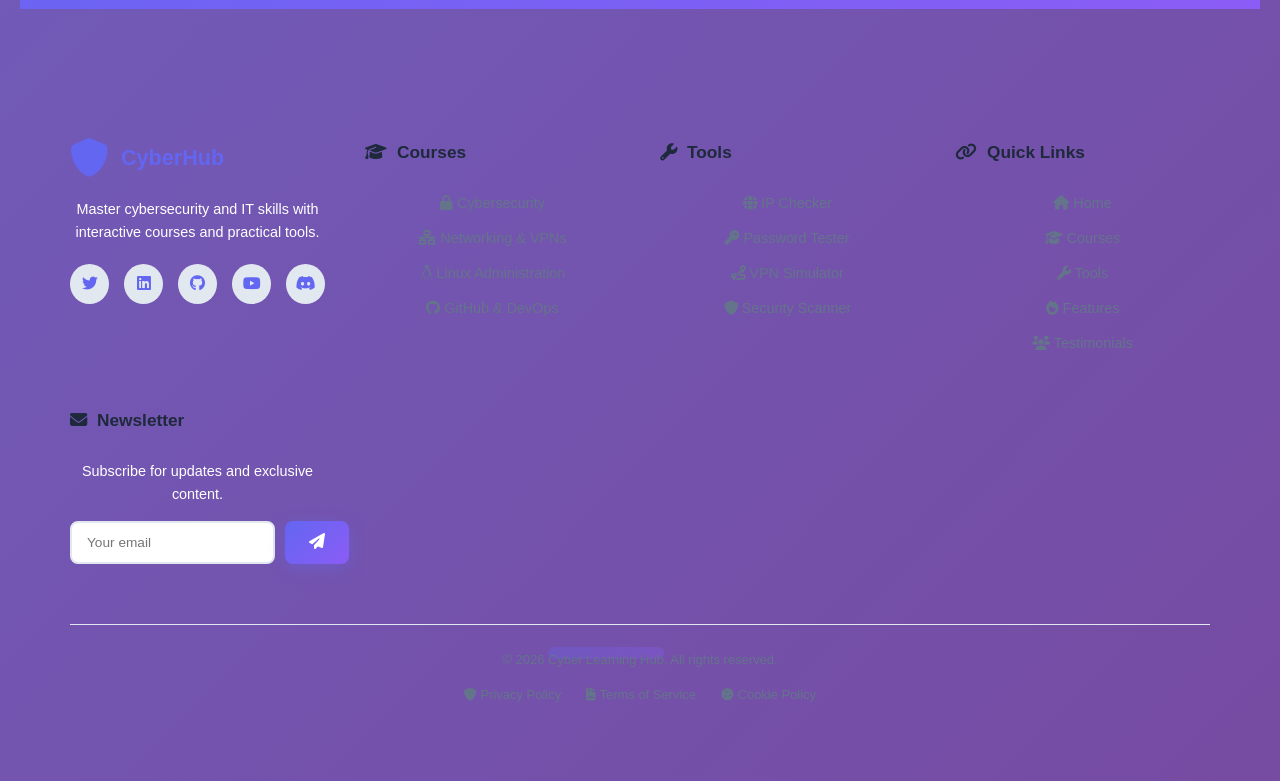
==== commit f802454d: "Update index.html" ====
--- a/index.html
+++ b/index.html
@@ -21,7 +21,7 @@
     <meta name="abstract" content="Comprehensive cybersecurity and IT learning platform">
     <meta name="topic" content="Information Technology, Cybersecurity, Education">
 
-    <meta http-equiv="Content-Security-Policy" content="default-src 'self'; script-src 'self' 'unsafe-inline' https://kit.fontawesome.com; style-src 'self' 'unsafe-inline' https://fonts.googleapis.com https://kit.fontawesome.com; img-src 'self' data: https:; font-src 'self' https://fonts.gstatic.com https://kit.fontawesome.com;">
+    <meta http-equiv="Content-Security-Policy" content="default-src 'self'; script-src 'self' 'unsafe-inline' https://kit.fontawesome.com https://cdnjs.cloudflare.com; style-src 'self' 'unsafe-inline' https://fonts.googleapis.com https://kit.fontawesome.com https://cdnjs.cloudflare.com; img-src 'self' data: https:; font-src 'self' https://fonts.gstatic.com https://kit.fontawesome.com https://cdnjs.cloudflare.com;">
     <meta http-equiv="X-Content-Type-Options" content="nosniff">
     <meta http-equiv="X-Frame-Options" content="DENY">
     <meta http-equiv="X-XSS-Protection" content="1; mode=block">
@@ -46,64 +46,72 @@
     <meta name="twitter:site" content="@CyberHubEdu">
     
     <title>Cyber Learning Hub 🔒 | Master Cybersecurity, Networking & Linux Skills</title>
-    
-    <!-- Favicon -->
     <link rel="icon" href="data:image/svg+xml,<svg xmlns=%22http://www.w3.org/2000/svg%22 viewBox=%220 0 100 100%22><text y=%22.9em%22 font-size=%2290%22>🔒</text></svg>">
     <link rel="manifest" href="/SoftwareLabs/manifest.json">
 
     <link rel="stylesheet" href="https://cdnjs.cloudflare.com/ajax/libs/font-awesome/6.5.0/css/all.min.css">
-    <link href="https://fonts.googleapis.com/css2?family=Inter:wght@300;400;500;600;700;800&family=Space+Grotesk:wght@400;500;600;700&display=swap" rel="stylesheet">
+    <link href="https://fonts.googleapis.com/css2?family=Inter:wght@300;400;500;600;700;800&family=Space+Grotesk:wght@400;500;600;700&family=Fira+Code:wght@300;400;500;600;700&display=swap" rel="stylesheet">
 
     <link rel="stylesheet" href="styles.css">
 </head>
 <body>
     <div class="preloader" id="preloader">
         <div class="preloader-content">
-            <div class="cyber-spinner"></div>
-            <h3>Initializing Security Protocol...</h3>
+            <div class="cyber-matrix">
+                <div class="matrix-column" style="--delay: 0s">01010101</div>
+                <div class="matrix-column" style="--delay: 0.5s">10101010</div>
+                <div class="matrix-column" style="--delay: 1s">01010101</div>
+                <div class="matrix-column" style="--delay: 1.5s">10101010</div>
+                <div class="matrix-column" style="--delay: 2s">01010101</div>
+            </div>
+            <div class="cyber-spinner">
+                <i class="fas fa-shield fa-3x"></i>
+            </div>
+            <h3 class="cyber-text">Initializing Security Protocol...</h3>
             <div class="loading-bar">
                 <div class="loading-fill"></div>
             </div>
+            <div class="loading-percentage">0%</div>
         </div>
     </div>
 
     <nav class="navbar">
         <div class="container">
             <div class="navbar-content">
-                <div class="logo-section">
-                    <div class="logo-icon">
-                        <i class="fas fa-shield-alt"></i>
+                <div class="logo-section" onclick="window.location.href='#home'">
+                    <div class="logo-icon cyber-pulse">
+                        <i class="fas fa-shield"></i>
                     </div>
                     <div class="logo-text">
-                        <span class="logo-main">CyberHub</span>
+                        <span class="logo-main">Cyber<span class="logo-accent">Hub</span></span>
                         <span class="logo-sub">Learning Platform</span>
                     </div>
                 </div>
                 
                 <div class="nav-menu" id="navMenu">
                     <ul class="nav-links">
-                        <li><a href="#home" class="nav-link active"><i class="fas fa-home"></i> Home</a></li>
+                        <li><a href="#home" class="nav-link active"><i class="fas fa-house"></i> Home</a></li>
                         <li><a href="#courses" class="nav-link"><i class="fas fa-graduation-cap"></i> Courses</a></li>
-                        <li><a href="#tools" class="nav-link"><i class="fas fa-tools"></i> Tools</a></li>
-                        <li><a href="#features" class="nav-link"><i class="fas fa-star"></i> Features</a></li>
-                        <li><a href="#about" class="nav-link"><i class="fas fa-info-circle"></i> About</a></li>
+                        <li><a href="#tools" class="nav-link"><i class="fas fa-wrench"></i> Tools</a></li>
+                        <li><a href="#features" class="nav-link"><i class="fas fa-fire"></i> Features</a></li>
+                        <li><a href="#testimonials" class="nav-link"><i class="fas fa-users"></i> Testimonials</a></li>
                     </ul>
                 </div>
                 
                 <div class="nav-auth">
                     <button class="btn btn-outline" id="loginBtn">
-                        <i class="fas fa-sign-in-alt"></i> Login
-                    </button>
-                    <button class="btn btn-primary" id="registerBtn">
+                        <i class="fas fa-arrow-right-to-bracket"></i> Login
+                    </button>
+                    <button class="btn btn-primary cyber-gradient" id="registerBtn">
                         <i class="fas fa-user-plus"></i> Register
                     </button>
                     <div id="userMenu" style="display: none; align-items: center; gap: 15px;">
-                        <div class="user-info">
-                            <i class="fas fa-user-circle"></i>
+                        <div class="user-info cyber-glow">
+                            <i class="fas fa-circle-user"></i>
                             <span id="userName" class="username"></span>
                         </div>
                         <button class="btn btn-outline" id="logoutBtn">
-                            <i class="fas fa-sign-out-alt"></i> Logout
+                            <i class="fas fa-arrow-right-from-bracket"></i> Logout
                         </button>
                     </div>
                 </div>
@@ -118,12 +126,12 @@
     <section class="hero" id="home">
         <div class="container">
             <div class="hero-content">
-                <div class="hero-badge">
+                <div class="hero-badge cyber-badge">
                     <i class="fas fa-certificate"></i> Trusted by 10,000+ Students
                 </div>
                 
-                <h1 class="hero-title">
-                    <span class="highlight">Master</span> Cybersecurity & IT Skills
+                <h1 class="hero-title cyber-text">
+                    <span class="highlight cyber-gradient-text">Master</span> Cybersecurity & IT Skills
                     <span class="cyber-glow"></span>
                 </h1>
                 
@@ -133,28 +141,40 @@
                 </p>
                 
                 <div class="hero-buttons">
-                    <button class="btn btn-primary btn-lg" onclick="document.querySelector('#courses').scrollIntoView({behavior: 'smooth'})">
-                        <i class="fas fa-play-circle"></i> Start Learning
+                    <button class="btn btn-primary btn-lg cyber-gradient" onclick="document.querySelector('#courses').scrollIntoView({behavior: 'smooth'})">
+                        <i class="fas fa-play"></i> Start Learning
                     </button>
                     <button class="btn btn-outline btn-lg" onclick="document.querySelector('#tools').scrollIntoView({behavior: 'smooth'})">
-                        <i class="fas fa-tools"></i> Try Tools
-                    </button>
-                </div>
-                
-                <div class="hero-stats">
+                        <i class="fas fa-wrench"></i> Try Tools
+                    </button>
+                </div>
+                
+                <div class="hero-stats cyber-stats">
                     <div class="stat-item">
+                        <div class="stat-icon">
+                            <i class="fas fa-user-graduate"></i>
+                        </div>
                         <div class="stat-number" id="studentCount">0</div>
                         <div class="stat-label">Students</div>
                     </div>
                     <div class="stat-item">
+                        <div class="stat-icon">
+                            <i class="fas fa-book"></i>
+                        </div>
                         <div class="stat-number" id="courseCount">0</div>
                         <div class="stat-label">Courses</div>
                     </div>
                     <div class="stat-item">
+                        <div class="stat-icon">
+                            <i class="fas fa-toolbox"></i>
+                        </div>
                         <div class="stat-number" id="toolCount">0</div>
                         <div class="stat-label">Tools</div>
                     </div>
                     <div class="stat-item">
+                        <div class="stat-icon">
+                            <i class="fas fa-award"></i>
+                        </div>
                         <div class="stat-number" id="certCount">0</div>
                         <div class="stat-label">Certificates</div>
                     </div>
@@ -170,9 +190,15 @@
                         <div class="code-line"><span class="keyword">if</span> (<span class="variable">password</span>.<span class="function">strength</span>() > <span class="number">80</span>) {</div>
                         <div class="code-line">  <span class="keyword">console</span>.<span class="function">log</span>(<span class="string">'Secure!'</span>);</div>
                         <div class="code-line">}</div>
-                    </div>
-                    <div class="security-shield">
-                        <i class="fas fa-shield-alt fa-4x"></i>
+                        <div class="code-line"><span class="keyword">const</span> <span class="variable">skills</span> = [<span class="string">'ethical-hacking'</span>, <span class="string">'network-security'</span>, <span class="string">'linux-admin'</span>];</div>
+                    </div>
+                    <div class="security-shield cyber-pulse">
+                        <i class="fas fa-shield fa-4x"></i>
+                    </div>
+                    <div class="binary-background">
+                        <div class="binary-stream">01010101010101010101010101010101</div>
+                        <div class="binary-stream">10101010101010101010101010101010</div>
+                        <div class="binary-stream">01010101010101010101010101010101</div>
                     </div>
                 </div>
             </div>
@@ -183,88 +209,88 @@
     <section class="features" id="features">
         <div class="container">
             <div class="section-header">
-                <h2 class="section-title">
-                    <i class="fas fa-star"></i> Why Choose CyberHub?
+                <h2 class="section-title cyber-gradient-text">
+                    <i class="fas fa-fire"></i> Why Choose CyberHub?
                 </h2>
                 <p class="section-subtitle">Everything you need to master cybersecurity and IT skills</p>
             </div>
             
             <div class="features-grid">
-                <div class="feature-card">
-                    <div class="feature-icon">
+                <div class="feature-card cyber-card">
+                    <div class="feature-icon cyber-gradient">
                         <i class="fas fa-book-open"></i>
                     </div>
-                    <h3>📚 Interactive Courses</h3>
+                    <h3><i class="fas fa-book-open"></i> Interactive Courses</h3>
                     <p>Learn from beginner to advanced levels with hands-on exercises, labs, and real-world scenarios.</p>
                     <ul class="feature-list">
-                        <li><i class="fas fa-check-circle"></i> Step-by-step tutorials</li>
-                        <li><i class="fas fa-check-circle"></i> Hands-on labs</li>
-                        <li><i class="fas fa-check-circle"></i> Expert instructors</li>
-                    </ul>
-                </div>
-                
-                <div class="feature-card">
-                    <div class="feature-icon">
+                        <li><i class="fas fa-circle-check"></i> Step-by-step tutorials</li>
+                        <li><i class="fas fa-circle-check"></i> Hands-on labs</li>
+                        <li><i class="fas fa-circle-check"></i> Expert instructors</li>
+                    </ul>
+                </div>
+                
+                <div class="feature-card cyber-card">
+                    <div class="feature-icon cyber-gradient">
                         <i class="fas fa-chart-line"></i>
                     </div>
-                    <h3>🎯 Progress Tracking</h3>
+                    <h3><i class="fas fa-chart-line"></i> Progress Tracking</h3>
                     <p>Monitor your learning journey with detailed analytics, badges, and completion certificates.</p>
                     <ul class="feature-list">
-                        <li><i class="fas fa-check-circle"></i> Real-time progress</li>
-                        <li><i class="fas fa-check-circle"></i> Skill assessments</li>
-                        <li><i class="fas fa-check-circle"></i> Achievement badges</li>
-                    </ul>
-                </div>
-                
-                <div class="feature-card">
-                    <div class="feature-icon">
-                        <i class="fas fa-tools"></i>
-                    </div>
-                    <h3>🧪 Practical Tools</h3>
+                        <li><i class="fas fa-circle-check"></i> Real-time progress</li>
+                        <li><i class="fas fa-circle-check"></i> Skill assessments</li>
+                        <li><i class="fas fa-circle-check"></i> Achievement badges</li>
+                    </ul>
+                </div>
+                
+                <div class="feature-card cyber-card">
+                    <div class="feature-icon cyber-gradient">
+                        <i class="fas fa-wrench"></i>
+                    </div>
+                    <h3><i class="fas fa-wrench"></i> Practical Tools</h3>
                     <p>Access built-in cybersecurity tools like IP checker, password tester, and VPN simulators.</p>
                     <ul class="feature-list">
-                        <li><i class="fas fa-check-circle"></i> Security scanners</li>
-                        <li><i class="fas fa-check-circle"></i> Network tools</li>
-                        <li><i class="fas fa-check-circle"></i> Encryption utilities</li>
-                    </ul>
-                </div>
-                
-                <div class="feature-card">
-                    <div class="feature-icon">
-                        <i class="fas fa-certificate"></i>
-                    </div>
-                    <h3>🏆 Certification Path</h3>
+                        <li><i class="fas fa-circle-check"></i> Security scanners</li>
+                        <li><i class="fas fa-circle-check"></i> Network tools</li>
+                        <li><i class="fas fa-circle-check"></i> Encryption utilities</li>
+                    </ul>
+                </div>
+                
+                <div class="feature-card cyber-card">
+                    <div class="feature-icon cyber-gradient">
+                        <i class="fas fa-award"></i>
+                    </div>
+                    <h3><i class="fas fa-award"></i> Certification Path</h3>
                     <p>Earn recognized certificates and showcase your skills to employers and clients.</p>
                     <ul class="feature-list">
-                        <li><i class="fas fa-check-circle"></i> Industry-recognized certs</li>
-                        <li><i class="fas fa-check-circle"></i> Skill validation</li>
-                        <li><i class="fas fa-check-circle"></i> Career advancement</li>
-                    </ul>
-                </div>
-                
-                <div class="feature-card">
-                    <div class="feature-icon">
-                        <i class="fas fa-users"></i>
-                    </div>
-                    <h3>👥 Community Support</h3>
+                        <li><i class="fas fa-circle-check"></i> Industry-recognized certs</li>
+                        <li><i class="fas fa-circle-check"></i> Skill validation</li>
+                        <li><i class="fas fa-circle-check"></i> Career advancement</li>
+                    </ul>
+                </div>
+                
+                <div class="feature-card cyber-card">
+                    <div class="feature-icon cyber-gradient">
+                        <i class="fas fa-people-group"></i>
+                    </div>
+                    <h3><i class="fas fa-people-group"></i> Community Support</h3>
                     <p>Join our active community of learners, get help, and collaborate on projects.</p>
                     <ul class="feature-list">
-                        <li><i class="fas fa-check-circle"></i> Discussion forums</li>
-                        <li><i class="fas fa-check-circle"></i> Mentor support</li>
-                        <li><i class="fas fa-check-circle"></i> Peer learning</li>
-                    </ul>
-                </div>
-                
-                <div class="feature-card">
-                    <div class="feature-icon">
-                        <i class="fas fa-mobile-alt"></i>
-                    </div>
-                    <h3>📱 Learn Anywhere</h3>
+                        <li><i class="fas fa-circle-check"></i> Discussion forums</li>
+                        <li><i class="fas fa-circle-check"></i> Mentor support</li>
+                        <li><i class="fas fa-circle-check"></i> Peer learning</li>
+                    </ul>
+                </div>
+                
+                <div class="feature-card cyber-card">
+                    <div class="feature-icon cyber-gradient">
+                        <i class="fas fa-mobile-screen-button"></i>
+                    </div>
+                    <h3><i class="fas fa-mobile-screen-button"></i> Learn Anywhere</h3>
                     <p>Access courses and tools from any device, anytime, anywhere. Learn at your own pace.</p>
                     <ul class="feature-list">
-                        <li><i class="fas fa-check-circle"></i> Mobile friendly</li>
-                        <li><i class="fas fa-check-circle"></i> Offline access</li>
-                        <li><i class="fas fa-check-circle"></i> Self-paced learning</li>
+                        <li><i class="fas fa-circle-check"></i> Mobile friendly</li>
+                        <li><i class="fas fa-circle-check"></i> Offline access</li>
+                        <li><i class="fas fa-circle-check"></i> Self-paced learning</li>
                     </ul>
                 </div>
             </div>
@@ -275,70 +301,70 @@
     <section class="courses" id="courses">
         <div class="container">
             <div class="section-header">
-                <h2 class="section-title">
+                <h2 class="section-title cyber-gradient-text">
                     <i class="fas fa-graduation-cap"></i> Available Courses
                 </h2>
                 <p class="section-subtitle">Master in-demand cybersecurity and IT skills</p>
             </div>
             
             <div class="course-grid">
-                <div class="course-card" data-course="cybersecurity">
-                    <div class="course-badge">Popular</div>
-                    <div class="course-icon">
+                <div class="course-card cyber-card" data-course="cybersecurity">
+                    <div class="course-badge cyber-gradient">Popular</div>
+                    <div class="course-icon cyber-gradient">
                         <i class="fas fa-user-secret"></i>
                     </div>
-                    <h3>🔒 Cybersecurity Fundamentals</h3>
+                    <h3><i class="fas fa-lock"></i> Cybersecurity Fundamentals</h3>
                     <p class="course-desc">Learn about threats, vulnerabilities, and security best practices.</p>
                     <div class="course-meta">
                         <span><i class="fas fa-clock"></i> 8 Modules</span>
                         <span><i class="fas fa-user-graduate"></i> Beginner</span>
                     </div>
                     <div class="course-footer">
-                        <button class="btn btn-primary btn-sm">
+                        <button class="btn btn-primary btn-sm cyber-gradient">
                             <i class="fas fa-arrow-right"></i> Start Learning
                         </button>
                     </div>
                 </div>
                 
-                <div class="course-card" data-course="networking">
-                    <div class="course-icon">
+                <div class="course-card cyber-card" data-course="networking">
+                    <div class="course-icon cyber-gradient">
                         <i class="fas fa-network-wired"></i>
                     </div>
-                    <h3>🌐 Networking & VPNs</h3>
+                    <h3><i class="fas fa-route"></i> Networking & VPNs</h3>
                     <p class="course-desc">Understand network protocols, VPN concepts, and secure communications.</p>
                     <div class="course-meta">
                         <span><i class="fas fa-clock"></i> 6 Modules</span>
                         <span><i class="fas fa-user-graduate"></i> Intermediate</span>
                     </div>
                     <div class="course-footer">
-                        <button class="btn btn-primary btn-sm">
+                        <button class="btn btn-primary btn-sm cyber-gradient">
                             <i class="fas fa-arrow-right"></i> Start Learning
                         </button>
                     </div>
                 </div>
                 
-                <div class="course-card" data-course="linux">
-                    <div class="course-icon">
+                <div class="course-card cyber-card" data-course="linux">
+                    <div class="course-icon cyber-gradient">
                         <i class="fab fa-linux"></i>
                     </div>
-                    <h3>🐧 Linux Administration</h3>
+                    <h3><i class="fab fa-linux"></i> Linux Administration</h3>
                     <p class="course-desc">Master Linux commands, system administration, and security hardening.</p>
                     <div class="course-meta">
                         <span><i class="fas fa-clock"></i> 7 Modules</span>
                         <span><i class="fas fa-user-graduate"></i> Intermediate</span>
                     </div>
                     <div class="course-footer">
-                        <button class="btn btn-primary btn-sm">
+                        <button class="btn btn-primary btn-sm cyber-gradient">
                             <i class="fas fa-arrow-right"></i> Start Learning
                         </button>
                     </div>
                 </div>
                 
-                <div class="course-card coming-soon">
-                    <div class="course-icon">
+                <div class="course-card coming-soon cyber-card">
+                    <div class="course-icon cyber-gradient">
                         <i class="fab fa-github"></i>
                     </div>
-                    <h3>🐙 GitHub & DevOps</h3>
+                    <h3><i class="fab fa-github"></i> GitHub & DevOps</h3>
                     <p class="course-desc">Learn version control, CI/CD, and collaborative development workflows.</p>
                     <div class="course-meta">
                         <span><i class="fas fa-clock"></i> Coming Soon</span>
@@ -346,7 +372,7 @@
                     </div>
                     <div class="course-footer">
                         <button class="btn btn-outline btn-sm disabled">
-                            <i class="fas fa-hourglass-half"></i> Notify Me
+                            <i class="fas fa-bell"></i> Notify Me
                         </button>
                     </div>
                 </div>
@@ -364,27 +390,27 @@
     <section class="tools-section" id="tools">
         <div class="container">
             <div class="section-header">
-                <h2 class="section-title">
-                    <i class="fas fa-tools"></i> Cybersecurity Tools
+                <h2 class="section-title cyber-gradient-text">
+                    <i class="fas fa-wrench"></i> Cybersecurity Tools
                 </h2>
                 <p class="section-subtitle">Practical tools to enhance your security knowledge</p>
             </div>
             
             <div class="tool-grid">
-                <div class="tool-card">
-                    <div class="tool-icon">
+                <div class="tool-card cyber-card">
+                    <div class="tool-icon cyber-gradient">
                         <i class="fas fa-globe"></i>
                     </div>
-                    <h3><i class="fas fa-info-circle"></i> IP Address Checker</h3>
+                    <h3><i class="fas fa-info"></i> IP Address Checker</h3>
                     <p>Check your public IP address and geolocation information.</p>
                     <button class="btn btn-primary" onclick="checkIP()">
-                        <i class="fas fa-search"></i> Check My IP
+                        <i class="fas fa-magnifying-glass"></i> Check My IP
                     </button>
                     <div id="ipResult" class="tool-result"></div>
                 </div>
                 
-                <div class="tool-card">
-                    <div class="tool-icon">
+                <div class="tool-card cyber-card">
+                    <div class="tool-icon cyber-gradient">
                         <i class="fas fa-key"></i>
                     </div>
                     <h3><i class="fas fa-lock"></i> Password Strength Tester</h3>
@@ -393,8 +419,8 @@
                     <div id="passwordResult" class="tool-result"></div>
                 </div>
                 
-                <div class="tool-card">
-                    <div class="tool-icon">
+                <div class="tool-card cyber-card">
+                    <div class="tool-icon cyber-gradient">
                         <i class="fas fa-user-secret"></i>
                     </div>
                     <h3><i class="fas fa-route"></i> VPN Concept Simulator</h3>
@@ -404,14 +430,14 @@
                     </button>
                 </div>
                 
-                <div class="tool-card">
-                    <div class="tool-icon">
-                        <i class="fas fa-shield-alt"></i>
+                <div class="tool-card cyber-card">
+                    <div class="tool-icon cyber-gradient">
+                        <i class="fas fa-shield"></i>
                     </div>
                     <h3><i class="fas fa-bug"></i> Security Scanner</h3>
                     <p>Scan for common security vulnerabilities and get recommendations.</p>
                     <button class="btn btn-primary disabled">
-                        <i class="fas fa-sync-alt"></i> Coming Soon
+                        <i class="fas fa-spinner fa-spin"></i> Coming Soon
                     </button>
                 </div>
             </div>
@@ -419,19 +445,19 @@
     </section>
 
     <!-- Testimonials Section -->
-    <section class="testimonials">
+    <section class="testimonials" id="testimonials">
         <div class="container">
             <div class="section-header">
-                <h2 class="section-title">
+                <h2 class="section-title cyber-gradient-text">
                     <i class="fas fa-quote-left"></i> What Our Students Say
                 </h2>
                 <p class="section-subtitle">Success stories from our learning community</p>
             </div>
             
             <div class="testimonial-grid">
-                <div class="testimonial-card">
+                <div class="testimonial-card cyber-card">
                     <div class="testimonial-header">
-                        <div class="testimonial-avatar">
+                        <div class="testimonial-avatar cyber-gradient">
                             <i class="fas fa-user"></i>
                         </div>
                         <div class="testimonial-info">
@@ -450,9 +476,9 @@
                     </p>
                 </div>
                 
-                <div class="testimonial-card">
+                <div class="testimonial-card cyber-card">
                     <div class="testimonial-header">
-                        <div class="testimonial-avatar">
+                        <div class="testimonial-avatar cyber-gradient">
                             <i class="fas fa-user"></i>
                         </div>
                         <div class="testimonial-info">
@@ -462,7 +488,7 @@
                                 <i class="fas fa-star"></i>
                                 <i class="fas fa-star"></i>
                                 <i class="fas fa-star"></i>
-                                <i class="fas fa-star-half-alt"></i>
+                                <i class="fas fa-star-half-stroke"></i>
                             </div>
                         </div>
                     </div>
@@ -471,9 +497,9 @@
                     </p>
                 </div>
                 
-                <div class="testimonial-card">
+                <div class="testimonial-card cyber-card">
                     <div class="testimonial-header">
-                        <div class="testimonial-avatar">
+                        <div class="testimonial-avatar cyber-gradient">
                             <i class="fas fa-user"></i>
                         </div>
                         <div class="testimonial-info">
@@ -496,13 +522,13 @@
     </section>
 
     <!-- CTA Section -->
-    <section class="cta-section">
+    <section class="cta-section cyber-gradient-bg">
         <div class="container">
             <div class="cta-content">
-                <h2>Ready to Master Cybersecurity?</h2>
+                <h2 class="cyber-text">Ready to Master Cybersecurity?</h2>
                 <p>Join thousands of students who are building their IT and cybersecurity skills today.</p>
                 <div class="cta-buttons">
-                    <button class="btn btn-primary btn-lg" id="ctaRegisterBtn">
+                    <button class="btn btn-primary btn-lg cyber-gradient" id="ctaRegisterBtn">
                         <i class="fas fa-user-plus"></i> Get Started Free
                     </button>
                     <button class="btn btn-outline btn-lg" onclick="document.querySelector('#courses').scrollIntoView({behavior: 'smooth'})">
@@ -516,7 +542,7 @@
     <!-- User Dashboard -->
     <section class="user-dashboard" id="userDashboard">
         <div class="container">
-            <h3><i class="fas fa-tachometer-alt"></i> Your Learning Progress</h3>
+            <h3 class="cyber-gradient-text"><i class="fas fa-gauge-high"></i> Your Learning Progress</h3>
             <div id="progressContent"></div>
         </div>
     </section>
@@ -526,9 +552,9 @@
         <div class="container">
             <div class="footer-grid">
                 <div class="footer-col">
-                    <div class="footer-logo">
-                        <i class="fas fa-shield-alt"></i>
-                        <span>CyberHub</span>
+                    <div class="footer-logo cyber-gradient">
+                        <i class="fas fa-shield"></i>
+                        <span>Cyber<span class="logo-accent">Hub</span></span>
                     </div>
                     <p>Master cybersecurity and IT skills with interactive courses and practical tools.</p>
                     <div class="social-links">
@@ -536,42 +562,43 @@
                         <a href="#" class="social-link"><i class="fab fa-linkedin"></i></a>
                         <a href="#" class="social-link"><i class="fab fa-github"></i></a>
                         <a href="#" class="social-link"><i class="fab fa-youtube"></i></a>
+                        <a href="#" class="social-link"><i class="fab fa-discord"></i></a>
                     </div>
                 </div>
                 
                 <div class="footer-col">
-                    <h4><i class="fas fa-graduation-cap"></i> Courses</h4>
+                    <h4 class="cyber-gradient-text"><i class="fas fa-graduation-cap"></i> Courses</h4>
                     <ul class="footer-links">
-                        <li><a href="courses/cybersecurity.html">Cybersecurity</a></li>
-                        <li><a href="courses/networking.html">Networking & VPNs</a></li>
-                        <li><a href="courses/linux.html">Linux Administration</a></li>
-                        <li><a href="#">GitHub & DevOps</a></li>
+                        <li><a href="courses/cybersecurity.html"><i class="fas fa-lock"></i> Cybersecurity</a></li>
+                        <li><a href="courses/networking.html"><i class="fas fa-network-wired"></i> Networking & VPNs</a></li>
+                        <li><a href="courses/linux.html"><i class="fab fa-linux"></i> Linux Administration</a></li>
+                        <li><a href="#"><i class="fab fa-github"></i> GitHub & DevOps</a></li>
                     </ul>
                 </div>
                 
                 <div class="footer-col">
-                    <h4><i class="fas fa-tools"></i> Tools</h4>
+                    <h4 class="cyber-gradient-text"><i class="fas fa-wrench"></i> Tools</h4>
                     <ul class="footer-links">
-                        <li><a href="#tools">IP Checker</a></li>
-                        <li><a href="#tools">Password Tester</a></li>
-                        <li><a href="#tools">VPN Simulator</a></li>
-                        <li><a href="#">Security Scanner</a></li>
+                        <li><a href="#tools"><i class="fas fa-globe"></i> IP Checker</a></li>
+                        <li><a href="#tools"><i class="fas fa-key"></i> Password Tester</a></li>
+                        <li><a href="#tools"><i class="fas fa-route"></i> VPN Simulator</a></li>
+                        <li><a href="#"><i class="fas fa-shield"></i> Security Scanner</a></li>
                     </ul>
                 </div>
                 
                 <div class="footer-col">
-                    <h4><i class="fas fa-link"></i> Quick Links</h4>
+                    <h4 class="cyber-gradient-text"><i class="fas fa-link"></i> Quick Links</h4>
                     <ul class="footer-links">
-                        <li><a href="#home">Home</a></li>
-                        <li><a href="#courses">Courses</a></li>
-                        <li><a href="#tools">Tools</a></li>
-                        <li><a href="#about">About Us</a></li>
-                        <li><a href="#">Contact</a></li>
+                        <li><a href="#home"><i class="fas fa-house"></i> Home</a></li>
+                        <li><a href="#courses"><i class="fas fa-graduation-cap"></i> Courses</a></li>
+                        <li><a href="#tools"><i class="fas fa-wrench"></i> Tools</a></li>
+                        <li><a href="#features"><i class="fas fa-fire"></i> Features</a></li>
+                        <li><a href="#testimonials"><i class="fas fa-users"></i> Testimonials</a></li>
                     </ul>
                 </div>
                 
                 <div class="footer-col">
-                    <h4><i class="fas fa-envelope"></i> Newsletter</h4>
+                    <h4 class="cyber-gradient-text"><i class="fas fa-envelope"></i> Newsletter</h4>
                     <p>Subscribe for updates and exclusive content.</p>
                     <form class="newsletter-form">
                         <input type="email" placeholder="Your email" required>
@@ -583,11 +610,11 @@
             </div>
             
             <div class="footer-bottom">
-                <p>&copy; 2026 <span class="highlight">Cyber Learning Hub</span>. All rights reserved.</p>
+                <p>&copy; 2026 <span class="highlight cyber-gradient-text">Cyber Learning Hub</span>. All rights reserved.</p>
                 <div class="footer-links-inline">
-                    <a href="#">Privacy Policy</a>
-                    <a href="#">Terms of Service</a>
-                    <a href="#">Cookie Policy</a>
+                    <a href="#"><i class="fas fa-shield"></i> Privacy Policy</a>
+                    <a href="#"><i class="fas fa-file-contract"></i> Terms of Service</a>
+                    <a href="#"><i class="fas fa-cookie"></i> Cookie Policy</a>
                 </div>
             </div>
         </div>
@@ -600,12 +627,12 @@
 
     <!-- Login Modal -->
     <div class="auth-modal" id="loginModal">
-        <div class="modal-content">
+        <div class="modal-content cyber-card">
             <button class="modal-close" onclick="closeModal('loginModal')">
-                <i class="fas fa-times"></i>
+                <i class="fas fa-xmark"></i>
             </button>
             <div class="modal-header">
-                <i class="fas fa-sign-in-alt modal-icon"></i>
+                <i class="fas fa-arrow-right-to-bracket modal-icon cyber-gradient"></i>
                 <h2>Login to Your Account</h2>
                 <p>Access your courses and track your progress</p>
             </div>
@@ -621,27 +648,27 @@
                 <div class="form-options">
                     <label class="checkbox-label">
                         <input type="checkbox" id="rememberMe">
-                        <span>Remember me</span>
+                        <span><i class="fas fa-check"></i> Remember me</span>
                     </label>
-                    <a href="#" class="forgot-password">Forgot password?</a>
-                </div>
-                <button class="btn btn-primary btn-block" type="submit">
-                    <i class="fas fa-sign-in-alt"></i> Login
+                    <a href="#" class="forgot-password"><i class="fas fa-key"></i> Forgot password?</a>
+                </div>
+                <button class="btn btn-primary btn-block cyber-gradient" type="submit">
+                    <i class="fas fa-arrow-right-to-bracket"></i> Login
                 </button>
                 <div class="modal-footer">
-                    <p>Don't have an account? <a href="#" onclick="showModal('registerModal'); closeModal('loginModal');">Register here</a></p>
+                    <p>Don't have an account? <a href="#" onclick="showModal('registerModal'); closeModal('loginModal');"><i class="fas fa-user-plus"></i> Register here</a></p>
                 </div>
             </form>
         </div>
     </div>
 
     <div class="auth-modal" id="registerModal">
-        <div class="modal-content">
+        <div class="modal-content cyber-card">
             <button class="modal-close" onclick="closeModal('registerModal')">
-                <i class="fas fa-times"></i>
+                <i class="fas fa-xmark"></i>
             </button>
             <div class="modal-header">
-                <i class="fas fa-user-plus modal-icon"></i>
+                <i class="fas fa-user-plus modal-icon cyber-gradient"></i>
                 <h2>Create New Account</h2>
                 <p>Start your cybersecurity learning journey today</p>
             </div>
@@ -668,14 +695,14 @@
                 <div class="form-checkbox">
                     <label class="checkbox-label">
                         <input type="checkbox" required>
-                        <span>I agree to the <a href="#">Terms of Service</a> and <a href="#">Privacy Policy</a></span>
+                        <span>I agree to the <a href="#"><i class="fas fa-file-contract"></i> Terms of Service</a> and <a href="#"><i class="fas fa-shield"></i> Privacy Policy</a></span>
                     </label>
                 </div>
-                <button class="btn btn-primary btn-block" type="submit">
+                <button class="btn btn-primary btn-block cyber-gradient" type="submit">
                     <i class="fas fa-user-plus"></i> Create Account
                 </button>
                 <div class="modal-footer">
-                    <p>Already have an account? <a href="#" onclick="showModal('loginModal'); closeModal('registerModal');">Login here</a></p>
+                    <p>Already have an account? <a href="#" onclick="showModal('loginModal'); closeModal('registerModal');"><i class="fas fa-arrow-right-to-bracket"></i> Login here</a></p>
                 </div>
             </form>
         </div>
@@ -683,21 +710,20 @@
 
     <div class="cookie-banner" id="cookieBanner">
         <div class="cookie-content">
-            <div class="cookie-icon">
+            <div class="cookie-icon cyber-gradient">
                 <i class="fas fa-cookie-bite"></i>
             </div>
             <div class="cookie-text">
-                <h4>We use cookies</h4>
-                <p>We use cookies to enhance your experience, analyze traffic, and personalize content. By continuing, you agree to our <a href="#">Cookie Policy</a>.</p>
+                <h4><i class="fas fa-cookie"></i> We use cookies</h4>
+                <p>We use cookies to enhance your experience, analyze traffic, and personalize content. By continuing, you agree to our <a href="#"><i class="fas fa-shield"></i> Cookie Policy</a>.</p>
             </div>
             <div class="cookie-buttons">
-                <button class="btn btn-primary btn-sm" onclick="acceptCookies()">Accept All</button>
-                <button class="btn btn-outline btn-sm" onclick="declineCookies()">Decline</button>
-                <button class="btn btn-text btn-sm" onclick="customizeCookies()">Customize</button>
+                <button class="btn btn-primary btn-sm cyber-gradient" onclick="acceptCookies()"><i class="fas fa-check"></i> Accept All</button>
+                <button class="btn btn-outline btn-sm" onclick="declineCookies()"><i class="fas fa-xmark"></i> Decline</button>
+                <button class="btn btn-text btn-sm" onclick="customizeCookies()"><i class="fas fa-gear"></i> Customize</button>
             </div>
         </div>
     </div>
-
 
     <script src="script.js"></script>
 </body>
--- a/styles.css
+++ b/styles.css
@@ -1,6 +1,1079 @@
 /* ========================================
    CYBER LEARNING HUB
    ======================================== */
+
+.preloader {
+    position: fixed;
+    top: 0;
+    left: 0;
+    width: 100%;
+    height: 100%;
+    background: linear-gradient(135deg, #1e293b 0%, #0f172a 100%);
+    display: flex;
+    justify-content: center;
+    align-items: center;
+    z-index: 9999;
+    transition: opacity 0.5s ease;
+}
+
+.preloader.hidden {
+    opacity: 0;
+    pointer-events: none;
+}
+
+.preloader-content {
+    text-align: center;
+    color: white;
+}
+
+.cyber-spinner {
+    width: 60px;
+    height: 60px;
+    border: 4px solid rgba(99, 102, 241, 0.3);
+    border-top-color: #6366f1;
+    border-radius: 50%;
+    animation: spin 1s linear infinite;
+    margin: 0 auto 20px;
+}
+
+@keyframes spin {
+    to { transform: rotate(360deg); }
+}
+
+.loading-bar {
+    width: 300px;
+    height: 6px;
+    background: rgba(255, 255, 255, 0.1);
+    border-radius: 3px;
+    overflow: hidden;
+    margin: 20px auto;
+}
+
+.loading-fill {
+    height: 100%;
+    width: 0%;
+    background: linear-gradient(90deg, #6366f1, #8b5cf6);
+    animation: load 2s ease-in-out forwards;
+}
+
+@keyframes load {
+    to { width: 100%; }
+}
+
+.navbar {
+    background: rgba(255, 255, 255, 0.95);
+    backdrop-filter: blur(10px);
+    padding: 15px 0;
+    position: sticky;
+    top: 0;
+    z-index: 1000;
+    box-shadow: 0 2px 15px rgba(0, 0, 0, 0.1);
+}
+
+.navbar-content {
+    display: flex;
+    justify-content: space-between;
+    align-items: center;
+    padding: 0 20px;
+}
+
+.logo-section {
+    display: flex;
+    align-items: center;
+    gap: 12px;
+    cursor: pointer;
+}
+
+.logo-icon {
+    width: 45px;
+    height: 45px;
+    background: linear-gradient(135deg, #6366f1, #8b5cf6);
+    border-radius: 12px;
+    display: flex;
+    align-items: center;
+    justify-content: center;
+    color: white;
+    font-size: 1.2em;
+    box-shadow: 0 4px 15px rgba(99, 102, 241, 0.4);
+}
+
+.logo-text {
+    display: flex;
+    flex-direction: column;
+}
+
+.logo-main {
+    font-size: 1.5em;
+    font-weight: 800;
+    background: linear-gradient(135deg, #6366f1, #8b5cf6);
+    -webkit-background-clip: text;
+    -webkit-text-fill-color: transparent;
+    background-clip: text;
+}
+
+.logo-sub {
+    font-size: 0.75em;
+    color: #64748b;
+    font-weight: 500;
+}
+
+.nav-menu {
+    flex: 1;
+    margin: 0 30px;
+}
+
+.nav-links {
+    display: flex;
+    list-style: none;
+    gap: 25px;
+    margin: 0;
+    padding: 0;
+}
+
+.nav-link {
+    text-decoration: none;
+    color: #1e293b;
+    font-weight: 600;
+    padding: 8px 16px;
+    border-radius: 8px;
+    transition: all 0.3s ease;
+    display: flex;
+    align-items: center;
+    gap: 8px;
+}
+
+.nav-link:hover, .nav-link.active {
+    background: linear-gradient(135deg, #6366f1, #8b5cf6);
+    color: white;
+}
+
+.mobile-menu-toggle {
+    display: none;
+    background: none;
+    border: none;
+    font-size: 1.5em;
+    color: #1e293b;
+    cursor: pointer;
+}
+
+.hero-badge {
+    display: inline-block;
+    background: rgba(16, 185, 129, 0.1);
+    color: #10b981;
+    padding: 8px 20px;
+    border-radius: 20px;
+    font-size: 0.9em;
+    font-weight: 600;
+    margin-bottom: 20px;
+    border: 2px solid rgba(16, 185, 129, 0.2);
+}
+
+.hero-title {
+    font-size: 3.5em;
+    margin-bottom: 20px;
+    background: linear-gradient(135deg, #6366f1, #8b5cf6);
+    -webkit-background-clip: text;
+    -webkit-text-fill-color: transparent;
+    background-clip: text;
+    position: relative;
+    line-height: 1.2;
+}
+
+.highlight {
+    position: relative;
+}
+
+.highlight::after {
+    content: '';
+    position: absolute;
+    bottom: 8px;
+    left: 0;
+    width: 100%;
+    height: 12px;
+    background: linear-gradient(135deg, rgba(99, 102, 241, 0.3), rgba(139, 92, 246, 0.3));
+    z-index: -1;
+    border-radius: 8px;
+}
+
+.cyber-glow {
+    position: absolute;
+    top: -10px;
+    left: -10px;
+    right: -10px;
+    bottom: -10px;
+    background: radial-gradient(circle, rgba(99, 102, 241, 0.2) 0%, transparent 70%);
+    z-index: -1;
+    filter: blur(20px);
+}
+
+.hero-buttons {
+    display: flex;
+    gap: 15px;
+    margin: 30px 0;
+}
+
+.btn-lg {
+    padding: 16px 32px;
+    font-size: 1.1em;
+}
+
+.hero-stats {
+    display: grid;
+    grid-template-columns: repeat(auto-fit, minmax(120px, 1fr));
+    gap: 20px;
+    margin-top: 40px;
+    text-align: center;
+}
+
+.stat-item {
+    padding: 20px;
+    background: rgba(255, 255, 255, 0.1);
+    border-radius: 12px;
+    backdrop-filter: blur(10px);
+    border: 1px solid rgba(255, 255, 255, 0.2);
+}
+
+.stat-number {
+    font-size: 2em;
+    font-weight: 800;
+    color: white;
+    margin-bottom: 5px;
+    background: linear-gradient(135deg, #6366f1, #8b5cf6);
+    -webkit-background-clip: text;
+    -webkit-text-fill-color: transparent;
+    background-clip: text;
+}
+
+.stat-label {
+    font-size: 0.9em;
+    color: rgba(255, 255, 255, 0.8);
+    font-weight: 500;
+}
+
+.hero-illustration {
+    position: absolute;
+    right: 5%;
+    top: 50%;
+    transform: translateY(-50%);
+    width: 400px;
+    opacity: 0.3;
+}
+
+.cyber-animation {
+    position: relative;
+    animation: float 6s ease-in-out infinite;
+}
+
+@keyframes float {
+    0%, 100% { transform: translateY(0); }
+    50% { transform: translateY(-20px); }
+}
+
+.code-stream {
+    background: rgba(0, 0, 0, 0.3);
+    padding: 20px;
+    border-radius: 12px;
+    font-family: 'Fira Code', monospace;
+    font-size: 0.9em;
+    color: #e2e8f0;
+    backdrop-filter: blur(10px);
+    border: 1px solid rgba(255, 255, 255, 0.1);
+}
+
+.code-line {
+    margin: 5px 0;
+    animation: fadeIn 0.5s ease-in;
+}
+
+@keyframes fadeIn {
+    from { opacity: 0; transform: translateX(-20px); }
+    to { opacity: 1; transform: translateX(0); }
+}
+
+.keyword { color: #f97316; }
+.variable { color: #38bdf8; }
+.string { color: #86efac; }
+.function { color: #a78bfa; }
+.comment { color: #94a3b8; }
+.number { color: #fbbf24; }
+
+.security-shield {
+    position: absolute;
+    top: -30px;
+    right: -30px;
+    color: rgba(99, 102, 241, 0.5);
+    animation: rotate 10s linear infinite;
+}
+
+@keyframes rotate {
+    from { transform: rotate(0deg); }
+    to { transform: rotate(360deg); }
+}
+
+/* Section Header */
+.section-header {
+    text-align: center;
+    margin-bottom: 50px;
+}
+
+.section-title {
+    font-size: 2.5em;
+    margin-bottom: 15px;
+    color: #1e293b;
+    display: flex;
+    align-items: center;
+    justify-content: center;
+    gap: 15px;
+}
+
+.section-title i {
+    color: #6366f1;
+}
+
+.section-subtitle {
+    color: #64748b;
+    font-size: 1.1em;
+    max-width: 600px;
+    margin: 0 auto;
+}
+
+/* Features Grid */
+.features-grid {
+    display: grid;
+    grid-template-columns: repeat(auto-fit, minmax(300px, 1fr));
+    gap: 30px;
+}
+
+.feature-icon {
+    width: 70px;
+    height: 70px;
+    background: linear-gradient(135deg, rgba(99, 102, 241, 0.1), rgba(139, 92, 246, 0.1));
+    border-radius: 16px;
+    display: flex;
+    align-items: center;
+    justify-content: center;
+    margin-bottom: 20px;
+    font-size: 2em;
+    color: #6366f1;
+    border: 2px solid rgba(99, 102, 241, 0.2);
+}
+
+.feature-list {
+    list-style: none;
+    padding: 0;
+    margin-top: 15px;
+}
+
+.feature-list li {
+    padding: 8px 0;
+    color: #64748b;
+    display: flex;
+    align-items: center;
+    gap: 10px;
+    font-size: 0.95em;
+}
+
+.feature-list li i {
+    color: #10b981;
+    font-size: 0.9em;
+}
+
+/* Course Card Enhancements */
+.course-badge {
+    position: absolute;
+    top: 15px;
+    right: 15px;
+    background: linear-gradient(135deg, #10b981, #0ea5e9);
+    color: white;
+    padding: 5px 12px;
+    border-radius: 20px;
+    font-size: 0.8em;
+    font-weight: 600;
+    box-shadow: 0 4px 15px rgba(16, 185, 129, 0.4);
+}
+
+.course-icon {
+    width: 80px;
+    height: 80px;
+    background: linear-gradient(135deg, rgba(99, 102, 241, 0.1), rgba(139, 92, 246, 0.1));
+    border-radius: 20px;
+    display: flex;
+    align-items: center;
+    justify-content: center;
+    margin: 0 auto 20px;
+    font-size: 2.5em;
+    color: #6366f1;
+    border: 3px solid rgba(99, 102, 241, 0.2);
+    transition: all 0.3s ease;
+}
+
+.course-card:hover .course-icon {
+    transform: scale(1.1) rotate(10deg);
+    box-shadow: 0 10px 30px rgba(99, 102, 241, 0.3);
+}
+
+.course-desc {
+    color: #64748b;
+    font-size: 0.95em;
+    margin-bottom: 15px;
+    line-height: 1.6;
+}
+
+.course-meta {
+    display: flex;
+    justify-content: space-between;
+    padding: 12px 0;
+    border-top: 1px solid #e2e8f0;
+    border-bottom: 1px solid #e2e8f0;
+    margin-bottom: 15px;
+    font-size: 0.9em;
+    color: #64748b;
+}
+
+.course-meta span {
+    display: flex;
+    align-items: center;
+    gap: 8px;
+}
+
+.course-footer {
+    text-align: center;
+}
+
+.coming-soon {
+    position: relative;
+    opacity: 0.7;
+}
+
+.coming-soon::before {
+    content: 'Coming Soon';
+    position: absolute;
+    top: 50%;
+    left: 50%;
+    transform: translate(-50%, -50%);
+    background: rgba(255, 255, 255, 0.9);
+    color: #6366f1;
+    padding: 8px 20px;
+    border-radius: 20px;
+    font-weight: 600;
+    font-size: 0.9em;
+    box-shadow: 0 4px 15px rgba(99, 102, 241, 0.3);
+}
+
+.view-all {
+    text-align: center;
+    margin-top: 40px;
+}
+
+/* Tool Card Enhancements */
+.tool-icon {
+    width: 60px;
+    height: 60px;
+    background: linear-gradient(135deg, rgba(99, 102, 241, 0.1), rgba(139, 92, 246, 0.1));
+    border-radius: 12px;
+    display: flex;
+    align-items: center;
+    justify-content: center;
+    margin: 0 auto 15px;
+    font-size: 1.8em;
+    color: #6366f1;
+    border: 2px solid rgba(99, 102, 241, 0.2);
+}
+
+.tool-result {
+    margin-top: 15px;
+    padding: 15px;
+    background: #f0fdf4;
+    border-radius: 8px;
+    border: 2px solid #10b981;
+    font-size: 0.95em;
+    display: none;
+}
+
+.tool-result.show {
+    display: block;
+    animation: slideDown 0.3s ease;
+}
+
+@keyframes slideDown {
+    from {
+        opacity: 0;
+        transform: translateY(-10px);
+    }
+    to {
+        opacity: 1;
+        transform: translateY(0);
+    }
+}
+
+/* Testimonials */
+.testimonials {
+    background: linear-gradient(135deg, #f8fafc 0%, #e2e8f0 100%);
+    padding: 80px 0;
+}
+
+.testimonial-grid {
+    display: grid;
+    grid-template-columns: repeat(auto-fit, minmax(300px, 1fr));
+    gap: 30px;
+}
+
+.testimonial-card {
+    background: white;
+    padding: 30px;
+    border-radius: 16px;
+    box-shadow: 0 10px 30px rgba(0, 0, 0, 0.08);
+    transition: all 0.3s ease;
+    border: 1px solid #e2e8f0;
+}
+
+.testimonial-card:hover {
+    transform: translateY(-10px);
+    box-shadow: 0 15px 40px rgba(99, 102, 241, 0.2);
+    border-color: #6366f1;
+}
+
+.testimonial-header {
+    display: flex;
+    align-items: center;
+    gap: 15px;
+    margin-bottom: 20px;
+}
+
+.testimonial-avatar {
+    width: 60px;
+    height: 60px;
+    background: linear-gradient(135deg, #6366f1, #8b5cf6);
+    border-radius: 50%;
+    display: flex;
+    align-items: center;
+    justify-content: center;
+    color: white;
+    font-size: 1.5em;
+}
+
+.testimonial-info h4 {
+    margin-bottom: 5px;
+    color: #1e293b;
+    font-size: 1.1em;
+}
+
+.rating {
+    color: #f59e0b;
+    font-size: 0.9em;
+}
+
+.testimonial-text {
+    color: #64748b;
+    line-height: 1.8;
+    font-style: italic;
+    position: relative;
+    padding-left: 20px;
+}
+
+.testimonial-text::before {
+    content: '"';
+    position: absolute;
+    left: 0;
+    top: -5px;
+    font-size: 3em;
+    color: rgba(99, 102, 241, 0.2);
+    font-family: Georgia, serif;
+}
+
+/* CTA Section */
+.cta-section {
+    background: linear-gradient(135deg, #6366f1 0%, #8b5cf6 100%);
+    padding: 80px 0;
+    color: white;
+    text-align: center;
+}
+
+.cta-content h2 {
+    font-size: 2.5em;
+    margin-bottom: 15px;
+}
+
+.cta-content p {
+    font-size: 1.2em;
+    margin-bottom: 30px;
+    max-width: 600px;
+    margin-left: auto;
+    margin-right: auto;
+}
+
+.cta-buttons {
+    display: flex;
+    justify-content: center;
+    gap: 20px;
+}
+
+.cta-buttons .btn-outline {
+    background: transparent;
+    border-color: white;
+    color: white;
+}
+
+.cta-buttons .btn-outline:hover {
+    background: white;
+    color: #6366f1;
+}
+
+/* Footer Enhancements */
+.footer-grid {
+    display: grid;
+    grid-template-columns: repeat(auto-fit, minmax(250px, 1fr));
+    gap: 40px;
+    padding: 60px 0;
+}
+
+.footer-logo {
+    display: flex;
+    align-items: center;
+    gap: 12px;
+    margin-bottom: 20px;
+    font-size: 1.5em;
+    font-weight: 800;
+    color: #6366f1;
+}
+
+.footer-logo i {
+    font-size: 1.8em;
+}
+
+.footer-col h4 {
+    color: #1e293b;
+    margin-bottom: 25px;
+    font-size: 1.2em;
+    display: flex;
+    align-items: center;
+    gap: 10px;
+}
+
+.footer-links {
+    list-style: none;
+    padding: 0;
+}
+
+.footer-links li {
+    margin-bottom: 12px;
+}
+
+.footer-links a {
+    color: #64748b;
+    text-decoration: none;
+    transition: all 0.3s ease;
+    display: block;
+}
+
+.footer-links a:hover {
+    color: #6366f1;
+    transform: translateX(5px);
+}
+
+.social-links {
+    display: flex;
+    gap: 15px;
+    margin-top: 20px;
+}
+
+.social-link {
+    width: 40px;
+    height: 40px;
+    background: #e2e8f0;
+    border-radius: 50%;
+    display: flex;
+    align-items: center;
+    justify-content: center;
+    color: #6366f1;
+    text-decoration: none;
+    transition: all 0.3s ease;
+    font-size: 1.1em;
+}
+
+.social-link:hover {
+    background: linear-gradient(135deg, #6366f1, #8b5cf6);
+    color: white;
+    transform: translateY(-3px);
+}
+
+.newsletter-form {
+    display: flex;
+    gap: 10px;
+    margin-top: 15px;
+}
+
+.newsletter-form input {
+    flex: 1;
+    padding: 12px 15px;
+    border: 2px solid #e2e8f0;
+    border-radius: 8px;
+    font-size: 0.95em;
+    transition: all 0.3s ease;
+}
+
+.newsletter-form input:focus {
+    outline: none;
+    border-color: #6366f1;
+    box-shadow: 0 0 0 3px rgba(99, 102, 241, 0.1);
+}
+
+.footer-bottom {
+    padding: 25px 0;
+    border-top: 1px solid #e2e8f0;
+    text-align: center;
+    color: #64748b;
+    font-size: 0.9em;
+}
+
+.footer-links-inline {
+    display: flex;
+    justify-content: center;
+    gap: 25px;
+    margin-top: 15px;
+}
+
+.footer-links-inline a {
+    color: #64748b;
+    text-decoration: none;
+    transition: all 0.3s ease;
+}
+
+.footer-links-inline a:hover {
+    color: #6366f1;
+}
+
+/* Scroll to Top */
+.scroll-to-top {
+    position: fixed;
+    bottom: 30px;
+    right: 30px;
+    width: 50px;
+    height: 50px;
+    background: linear-gradient(135deg, #6366f1, #8b5cf6);
+    border: none;
+    border-radius: 50%;
+    color: white;
+    font-size: 1.2em;
+    cursor: pointer;
+    display: none;
+    align-items: center;
+    justify-content: center;
+    box-shadow: 0 4px 15px rgba(99, 102, 241, 0.4);
+    transition: all 0.3s ease;
+    z-index: 100;
+}
+
+.scroll-to-top.show {
+    display: flex;
+    animation: bounceIn 0.5s ease;
+}
+
+.scroll-to-top:hover {
+    transform: translateY(-5px) scale(1.1);
+    box-shadow: 0 6px 20px rgba(99, 102, 241, 0.6);
+}
+
+@keyframes bounceIn {
+    from {
+        opacity: 0;
+        transform: scale(0.5);
+    }
+    to {
+        opacity: 1;
+        transform: scale(1);
+    }
+}
+
+/* Modal Enhancements */
+.modal-header {
+    text-align: center;
+    margin-bottom: 30px;
+}
+
+.modal-icon {
+    font-size: 3em;
+    color: #6366f1;
+    margin-bottom: 15px;
+}
+
+.modal-header h2 {
+    margin-bottom: 10px;
+    color: #1e293b;
+}
+
+.modal-header p {
+    color: #64748b;
+    font-size: 0.95em;
+}
+
+.modal-close {
+    position: absolute;
+    top: 20px;
+    right: 20px;
+    background: none;
+    border: none;
+    font-size: 1.5em;
+    color: #64748b;
+    cursor: pointer;
+    transition: all 0.3s ease;
+}
+
+.modal-close:hover {
+    color: #ef4444;
+    transform: rotate(90deg);
+}
+
+.auth-form .form-row {
+    display: grid;
+    grid-template-columns: 1fr 1fr;
+    gap: 15px;
+}
+
+.form-options {
+    display: flex;
+    justify-content: space-between;
+    align-items: center;
+    margin: 15px 0;
+}
+
+.checkbox-label {
+    display: flex;
+    align-items: center;
+    gap: 10px;
+    color: #64748b;
+    cursor: pointer;
+    font-size: 0.9em;
+}
+
+.checkbox-label input {
+    width: auto;
+    margin: 0;
+}
+
+.forgot-password {
+    color: #6366f1;
+    text-decoration: none;
+    font-size: 0.9em;
+    transition: all 0.3s ease;
+}
+
+.forgot-password:hover {
+    color: #8b5cf6;
+    text-decoration: underline;
+}
+
+.form-checkbox {
+    margin: 20px 0;
+}
+
+.form-checkbox a {
+    color: #6366f1;
+    text-decoration: none;
+}
+
+.form-checkbox a:hover {
+    text-decoration: underline;
+}
+
+.btn-block {
+    width: 100%;
+    padding: 14px;
+    font-size: 1.05em;
+}
+
+.modal-footer {
+    text-align: center;
+    margin-top: 25px;
+    padding-top: 20px;
+    border-top: 1px solid #e2e8f0;
+}
+
+.modal-footer p {
+    color: #64748b;
+    font-size: 0.95em;
+}
+
+.modal-footer a {
+    color: #6366f1;
+    text-decoration: none;
+    font-weight: 600;
+    transition: all 0.3s ease;
+}
+
+.modal-footer a:hover {
+    color: #8b5cf6;
+    text-decoration: underline;
+}
+
+/* Cookie Banner */
+.cookie-banner {
+    position: fixed;
+    bottom: 0;
+    left: 0;
+    width: 100%;
+    background: white;
+    padding: 20px;
+    box-shadow: 0 -2px 15px rgba(0, 0, 0, 0.1);
+    z-index: 10000;
+    animation: slideUp 0.5s ease;
+}
+
+@keyframes slideUp {
+    from {
+        transform: translateY(100%);
+        opacity: 0;
+    }
+    to {
+        transform: translateY(0);
+        opacity: 1;
+    }
+}
+
+.cookie-content {
+    display: flex;
+    align-items: center;
+    gap: 20px;
+    max-width: 1200px;
+    margin: 0 auto;
+    flex-wrap: wrap;
+}
+
+.cookie-icon {
+    font-size: 2em;
+    color: #6366f1;
+}
+
+.cookie-text {
+    flex: 1;
+}
+
+.cookie-text h4 {
+    margin-bottom: 5px;
+    color: #1e293b;
+    font-size: 1.1em;
+}
+
+.cookie-text p {
+    color: #64748b;
+    font-size: 0.9em;
+    margin: 0;
+}
+
+.cookie-text a {
+    color: #6366f1;
+    text-decoration: none;
+}
+
+.cookie-text a:hover {
+    text-decoration: underline;
+}
+
+.cookie-buttons {
+    display: flex;
+    gap: 10px;
+    margin-top: 10px;
+}
+
+.btn-text {
+    background: transparent;
+    color: #6366f1;
+    border: none;
+    padding: 8px 16px;
+    cursor: pointer;
+    font-weight: 600;
+    transition: all 0.3s ease;
+}
+
+.btn-text:hover {
+    color: #8b5cf6;
+}
+
+@media (max-width: 768px) {
+    .nav-links {
+        display: none;
+        position: absolute;
+        top: 100%;
+        left: 0;
+        width: 100%;
+        background: white;
+        padding: 20px;
+        box-shadow: 0 10px 20px rgba(0, 0, 0, 0.1);
+        flex-direction: column;
+        gap: 15px;
+    }
+
+    .nav-links.show {
+        display: flex;
+    }
+
+    .mobile-menu-toggle {
+        display: block;
+    }
+
+    .hero-title {
+        font-size: 2.5em;
+    }
+
+    .hero-buttons {
+        flex-direction: column;
+    }
+
+    .hero-illustration {
+        display: none;
+    }
+
+    .stat-item {
+        padding: 15px;
+    }
+
+    .stat-number {
+        font-size: 1.5em;
+    }
+
+    .section-title {
+        font-size: 2em;
+    }
+
+    .course-grid, .tool-grid, .testimonial-grid {
+        grid-template-columns: 1fr;
+    }
+
+    .footer-grid {
+        grid-template-columns: 1fr;
+    }
+
+    .newsletter-form {
+        flex-direction: column;
+    }
+
+    .cookie-content {
+        flex-direction: column;
+        text-align: center;
+    }
+
+    .cookie-buttons {
+        justify-content: center;
+    }
+}
+
+@media (max-width: 480px) {
+    .hero-title {
+        font-size: 2em;
+    }
+
+    .section-title {
+        font-size: 1.8em;
+    }
+
+    .btn-lg {
+        width: 100%;
+    }
+
+    .cta-buttons {
+        flex-direction: column;
+    }
+}
 
 * {
     margin: 0;
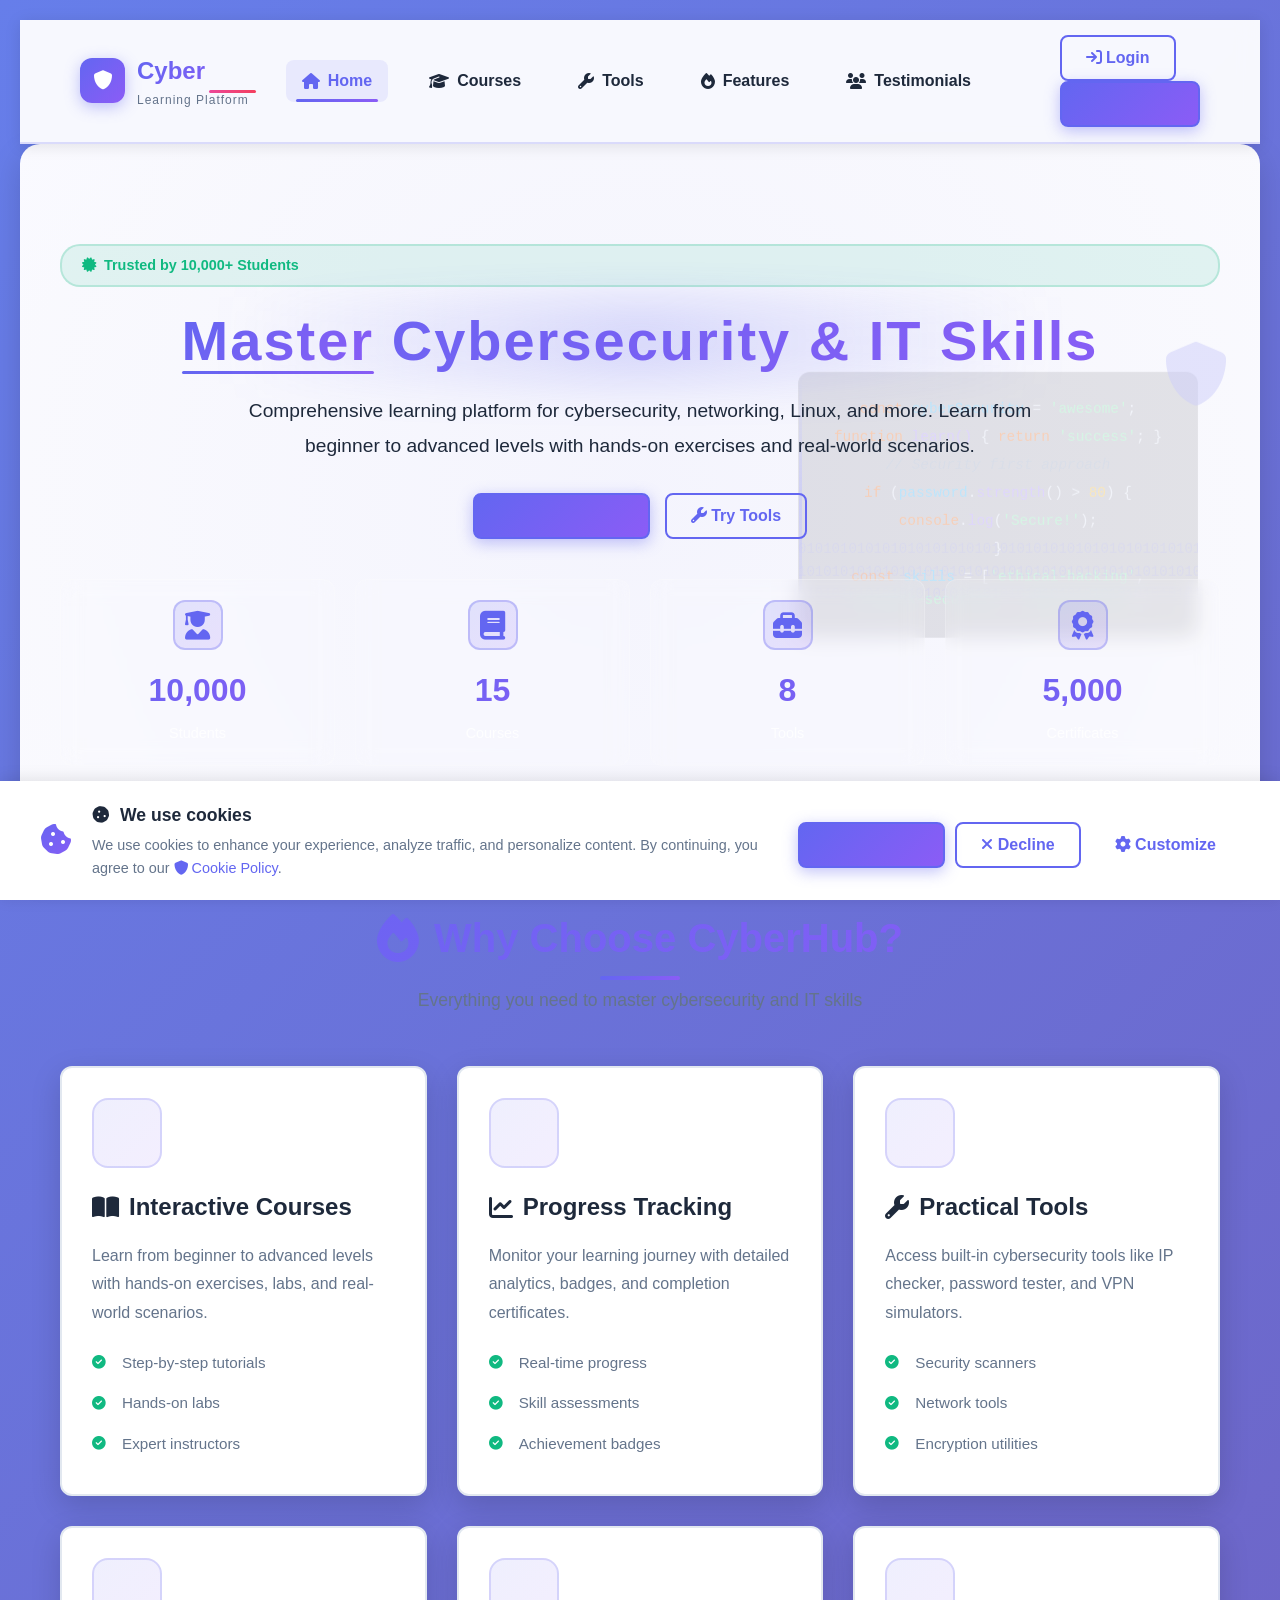
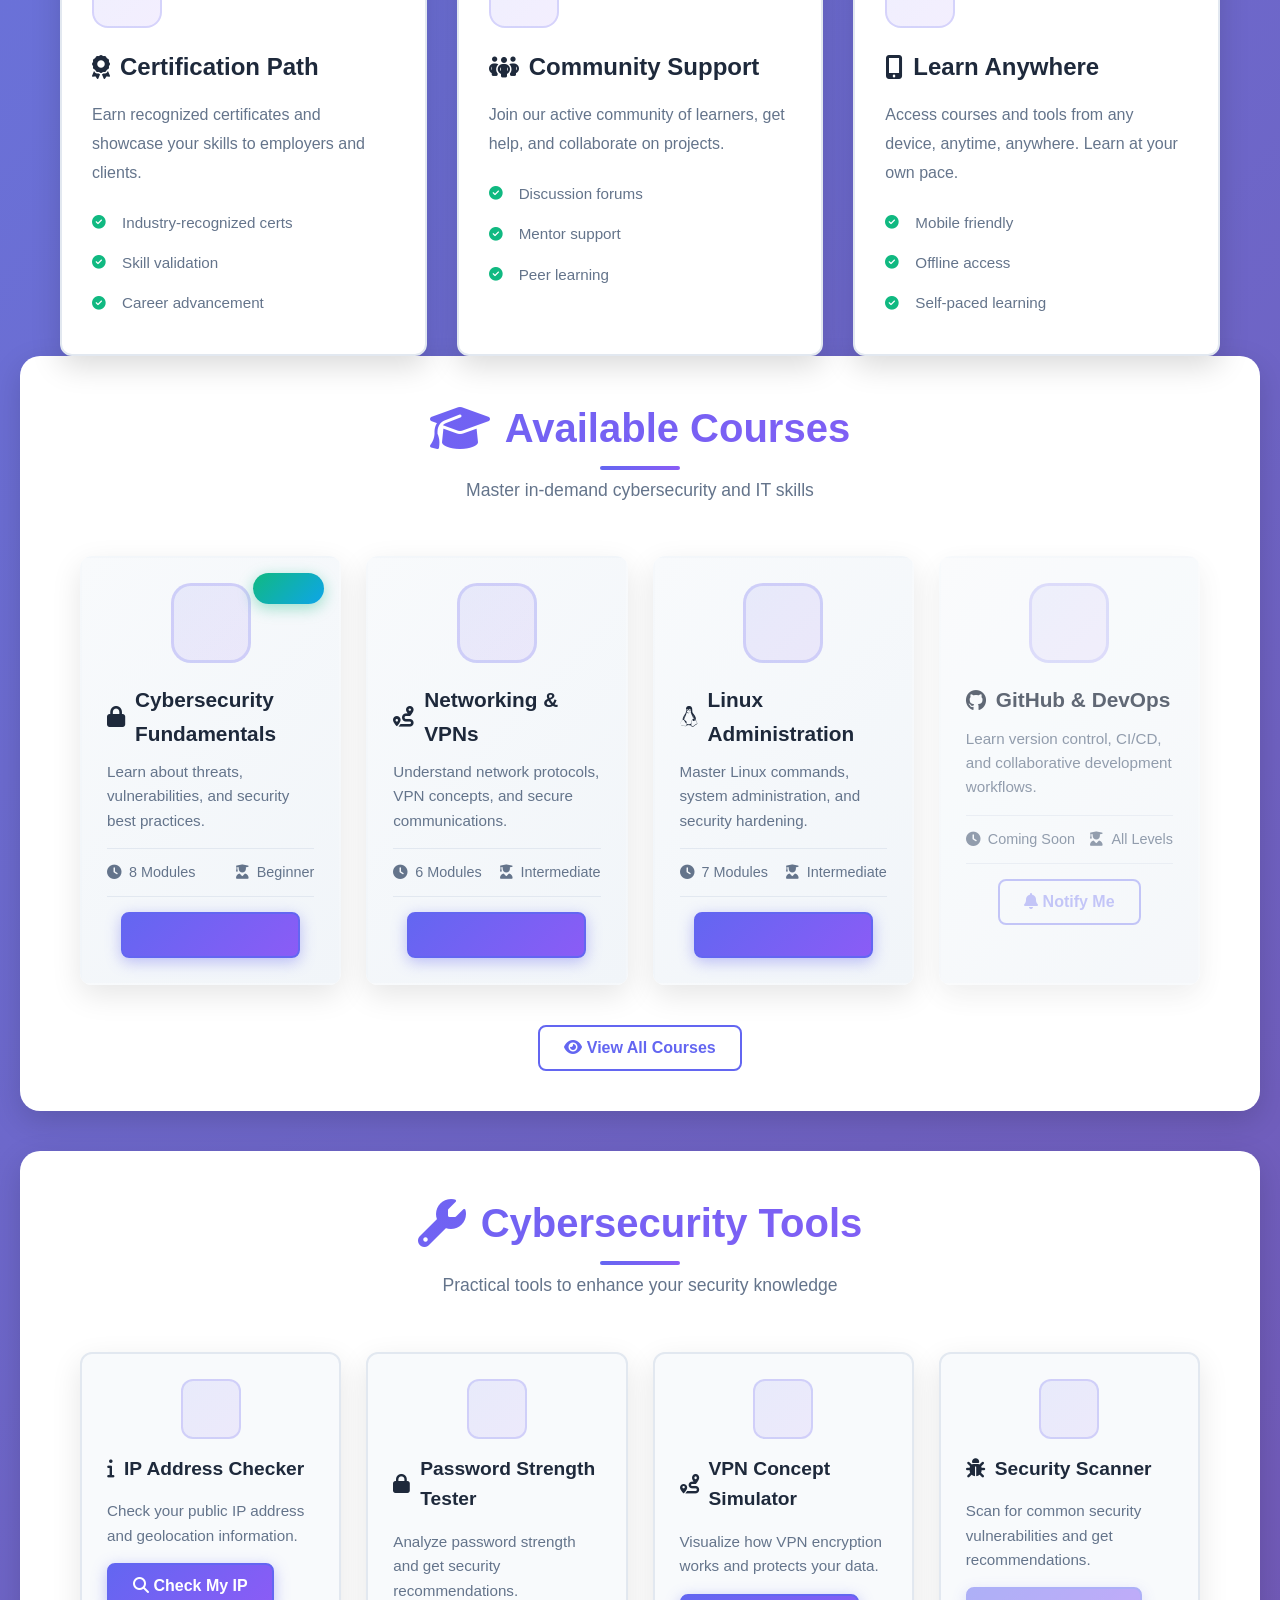
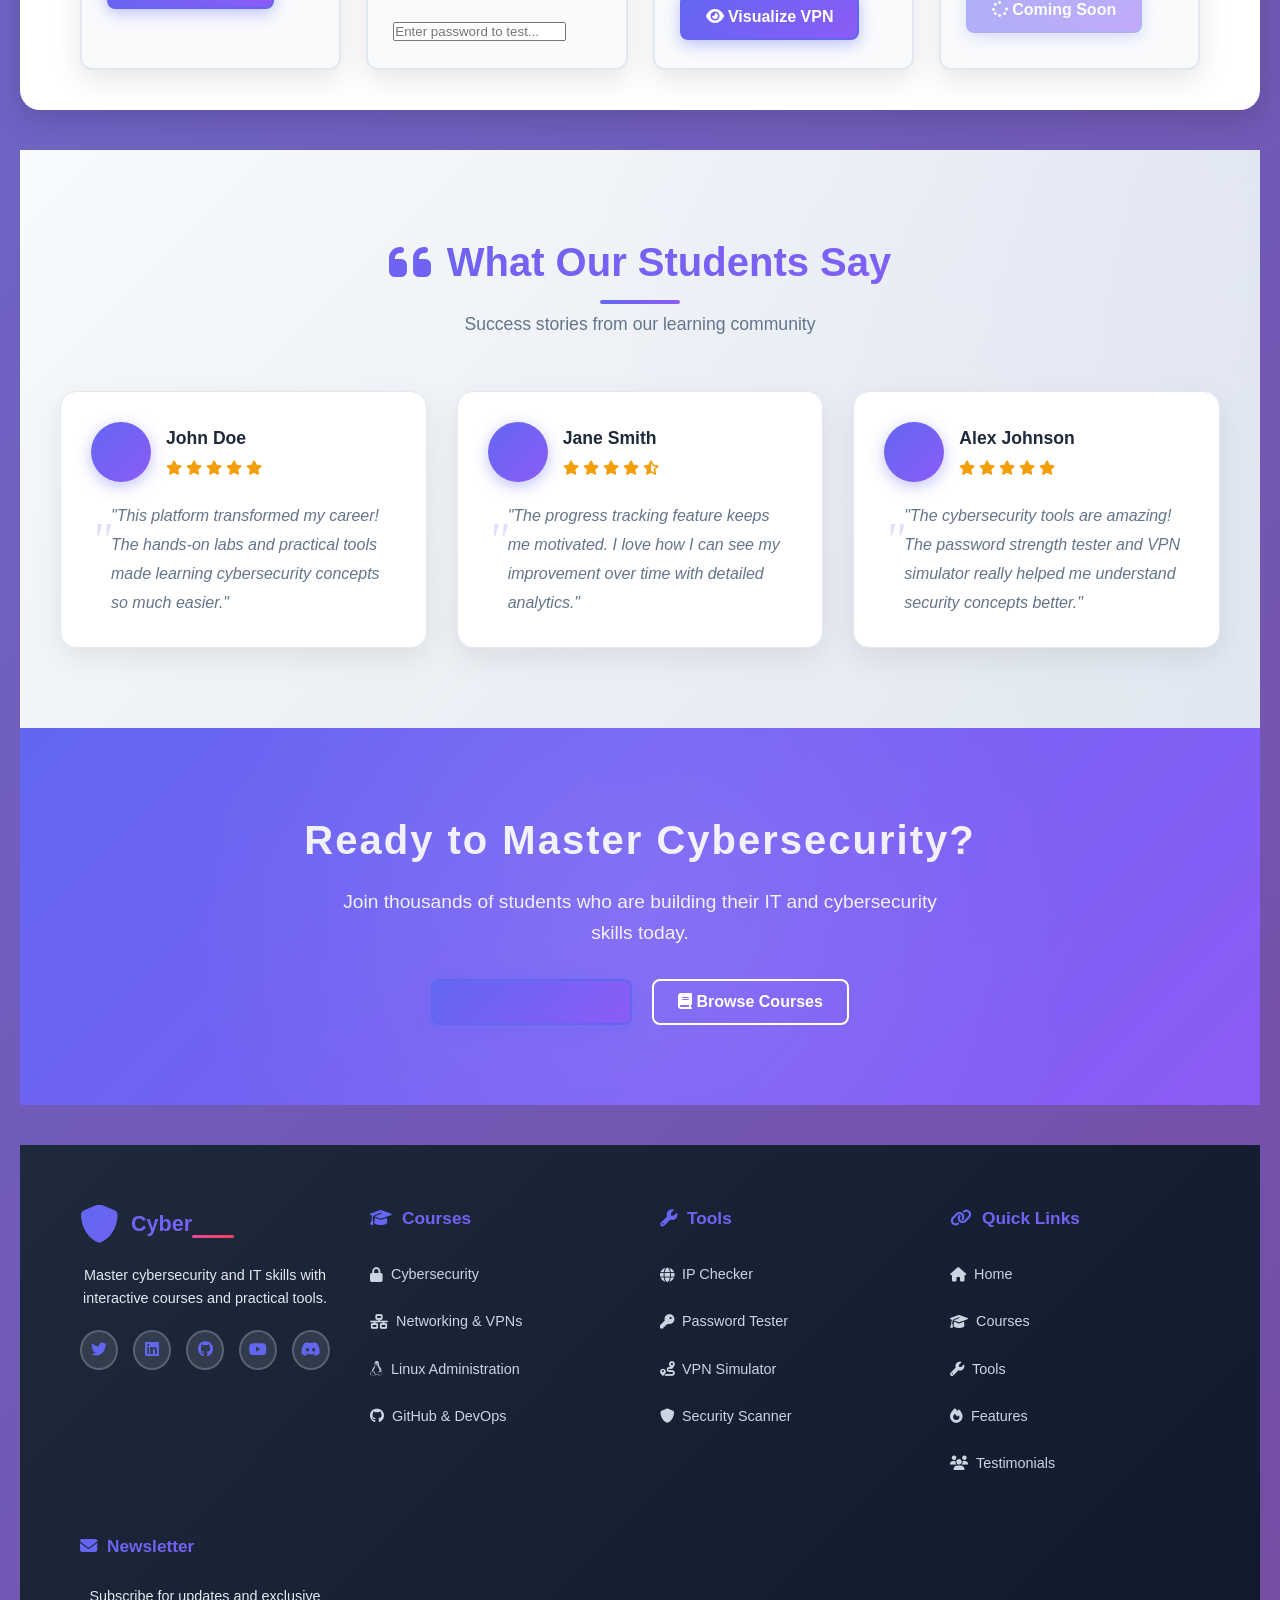
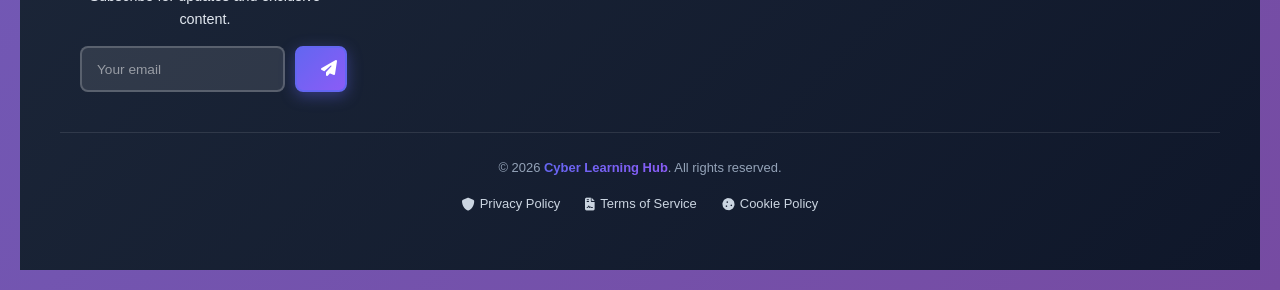
==== commit 1c176a1e: "Update index.html" ====
--- a/index.html
+++ b/index.html
@@ -21,13 +21,22 @@
     <meta name="abstract" content="Comprehensive cybersecurity and IT learning platform">
     <meta name="topic" content="Information Technology, Cybersecurity, Education">
 
-    <meta http-equiv="Content-Security-Policy" content="default-src 'self'; script-src 'self' 'unsafe-inline' https://kit.fontawesome.com https://cdnjs.cloudflare.com; style-src 'self' 'unsafe-inline' https://fonts.googleapis.com https://kit.fontawesome.com https://cdnjs.cloudflare.com; img-src 'self' data: https:; font-src 'self' https://fonts.gstatic.com https://kit.fontawesome.com https://cdnjs.cloudflare.com;">
+    <meta http-equiv="Content-Security-Policy" content="
+        default-src 'self';
+        script-src 'self' 'unsafe-inline' https://cdnjs.cloudflare.com https://kit.fontawesome.com;
+        style-src 'self' 'unsafe-inline' https://fonts.googleapis.com https://cdnjs.cloudflare.com https://kit.fontawesome.com;
+        img-src 'self' data: https:;
+        font-src 'self' https://fonts.gstatic.com https://cdnjs.cloudflare.com https://kit.fontawesome.com;
+        connect-src 'self' https://cyber-hub.dhimanparas605.workers.dev https:;
+        frame-src 'none';
+        object-src 'none'
+    ">
+
     <meta http-equiv="X-Content-Type-Options" content="nosniff">
-    <meta http-equiv="X-Frame-Options" content="DENY">
     <meta http-equiv="X-XSS-Protection" content="1; mode=block">
     <meta http-equiv="Referrer-Policy" content="strict-origin-when-cross-origin">
     <meta http-equiv="Permissions-Policy" content="geolocation=(), microphone=(), camera=()">
-    <meta name="referrer" content="strict-origin-when-cross-origin">
+
 
     <meta property="og:title" content="Cyber Learning Hub - Master IT & Cybersecurity">
     <meta property="og:description" content="Comprehensive cybersecurity and IT learning platform with interactive courses and practical tools.">
--- a/styles.css
+++ b/styles.css
@@ -1,6 +1,45 @@
 /* ========================================
-   CYBER LEARNING HUB
+   CYBER LEARNING HUB 
    ======================================== */
+
+
+* {
+    margin: 0;
+    padding: 0;
+    box-sizing: border-box;
+}
+
+:root {
+    --primary: #6366f1;
+    --secondary: #8b5cf6;
+    --dark: #1e293b;
+    --light: #f8fafc;
+    --success: #10b981;
+    --warning: #f59e0b;
+    --danger: #ef4444;
+    --gray: #64748b;
+    --border-radius: 12px;
+    --box-shadow: 0 10px 30px rgba(0, 0, 0, 0.15);
+    --transition: all 0.3s ease;
+}
+
+body {
+    font-family: 'Inter', 'Segoe UI', Tahoma, Geneva, Verdana, sans-serif;
+    background: linear-gradient(135deg, #667eea 0%, #764ba2 100%);
+    min-height: 100vh;
+    padding: 20px;
+    color: var(--dark);
+    line-height: 1.6;
+    overflow-x: hidden;
+}
+
+.container {
+    max-width: 1200px;
+    margin: 0 auto;
+    padding: 0 20px;
+}
+
+
 
 .preloader {
     position: fixed;
@@ -8,12 +47,13 @@
     left: 0;
     width: 100%;
     height: 100%;
-    background: linear-gradient(135deg, #1e293b 0%, #0f172a 100%);
+    background: linear-gradient(135deg, #0f172a 0%, #1e293b 100%);
     display: flex;
     justify-content: center;
     align-items: center;
     z-index: 9999;
     transition: opacity 0.5s ease;
+    overflow: hidden;
 }
 
 .preloader.hidden {
@@ -24,16 +64,51 @@
 .preloader-content {
     text-align: center;
     color: white;
+    position: relative;
+    z-index: 10;
+}
+
+.cyber-matrix {
+    position: absolute;
+    top: 0;
+    left: 0;
+    width: 100%;
+    height: 100%;
+    overflow: hidden;
+    opacity: 0.1;
+}
+
+.matrix-column {
+    position: absolute;
+    top: -100%;
+    color: rgba(99, 102, 241, 0.8);
+    font-family: 'Fira Code', monospace;
+    font-size: 18px;
+    letter-spacing: 2px;
+    animation: matrixRain 10s linear infinite;
+    animation-delay: var(--delay);
+}
+
+@keyframes matrixRain {
+    to {
+        transform: translateY(100vh);
+    }
 }
 
 .cyber-spinner {
-    width: 60px;
-    height: 60px;
-    border: 4px solid rgba(99, 102, 241, 0.3);
-    border-top-color: #6366f1;
-    border-radius: 50%;
-    animation: spin 1s linear infinite;
-    margin: 0 auto 20px;
+    width: 80px;
+    height: 80px;
+    display: flex;
+    align-items: center;
+    justify-content: center;
+    margin: 0 auto 30px;
+    position: relative;
+}
+
+.cyber-spinner i {
+    animation: spin 2s linear infinite;
+    color: #6366f1;
+    text-shadow: 0 0 20px rgba(99, 102, 241, 0.8);
 }
 
 @keyframes spin {
@@ -41,24 +116,165 @@
 }
 
 .loading-bar {
-    width: 300px;
-    height: 6px;
+    width: 400px;
+    height: 8px;
     background: rgba(255, 255, 255, 0.1);
-    border-radius: 3px;
+    border-radius: 4px;
     overflow: hidden;
-    margin: 20px auto;
+    margin: 30px auto;
+    position: relative;
+    box-shadow: 0 2px 10px rgba(0, 0, 0, 0.2);
 }
 
 .loading-fill {
     height: 100%;
     width: 0%;
-    background: linear-gradient(90deg, #6366f1, #8b5cf6);
+    background: linear-gradient(90deg, #6366f1, #8b5cf6, #ec4899);
     animation: load 2s ease-in-out forwards;
+    position: relative;
+    box-shadow: 0 0 20px rgba(99, 102, 241, 0.6);
+}
+
+.loading-fill::after {
+    content: '';
+    position: absolute;
+    top: 0;
+    right: 0;
+    bottom: 0;
+    left: 0;
+    background: linear-gradient(90deg, transparent, rgba(255, 255, 255, 0.5), transparent);
+    animation: shine 2s infinite;
+}
+
+@keyframes shine {
+    0% { transform: translateX(-100%); }
+    100% { transform: translateX(100%); }
 }
 
 @keyframes load {
     to { width: 100%; }
 }
+
+.loading-percentage {
+    font-size: 1.5em;
+    font-weight: bold;
+    color: white;
+    margin-top: 10px;
+    text-shadow: 0 0 10px rgba(99, 102, 241, 0.8);
+}
+
+.cyber-text {
+    font-size: 1.2em;
+    color: rgba(255, 255, 255, 0.9);
+    margin-bottom: 10px;
+    font-weight: 600;
+    letter-spacing: 2px;
+}
+
+/* ========================================
+   CYBER EFFECTS & ANIMATIONS
+   ======================================== */
+
+.cyber-gradient {
+    background: linear-gradient(135deg, #6366f1, #8b5cf6);
+    -webkit-background-clip: text;
+    -webkit-text-fill-color: transparent;
+    background-clip: text;
+}
+
+.cyber-gradient-bg {
+    background: linear-gradient(135deg, #6366f1 0%, #8b5cf6 100%);
+}
+
+.cyber-gradient-text {
+    background: linear-gradient(135deg, #6366f1, #8b5cf6);
+    -webkit-background-clip: text;
+    -webkit-text-fill-color: transparent;
+    background-clip: text;
+    font-weight: 800;
+}
+
+.cyber-card {
+    background: white;
+    border-radius: 16px;
+    box-shadow: 0 10px 30px rgba(0, 0, 0, 0.1);
+    transition: all 0.3s ease;
+    position: relative;
+    overflow: hidden;
+    border: 2px solid transparent;
+}
+
+.cyber-card::before {
+    content: '';
+    position: absolute;
+    top: 0;
+    left: 0;
+    width: 100%;
+    height: 100%;
+    background: linear-gradient(135deg, rgba(99, 102, 241, 0.1), rgba(139, 92, 246, 0.1));
+    opacity: 0;
+    transition: opacity 0.3s ease;
+    z-index: -1;
+}
+
+.cyber-card:hover::before {
+    opacity: 1;
+}
+
+.cyber-card:hover {
+    transform: translateY(-10px);
+    box-shadow: 0 15px 40px rgba(99, 102, 241, 0.3);
+    border-color: rgba(99, 102, 241, 0.3);
+}
+
+.cyber-badge {
+    background: linear-gradient(135deg, rgba(16, 185, 129, 0.2), rgba(14, 165, 233, 0.2));
+    border: 2px solid rgba(16, 185, 129, 0.3);
+    animation: cyberBadgePulse 2s ease-in-out infinite;
+}
+
+@keyframes cyberBadgePulse {
+    0%, 100% { box-shadow: 0 0 0 0 rgba(16, 185, 129, 0.4); }
+    50% { box-shadow: 0 0 0 10px rgba(16, 185, 129, 0); }
+}
+
+.cyber-stats .stat-item {
+    position: relative;
+    overflow: hidden;
+}
+
+.cyber-stats .stat-item::before {
+    content: '';
+    position: absolute;
+    top: 0;
+    left: -100%;
+    width: 100%;
+    height: 100%;
+    background: linear-gradient(90deg, transparent, rgba(99, 102, 241, 0.1), transparent);
+    animation: statShine 3s ease-in-out infinite;
+}
+
+@keyframes statShine {
+    to { left: 100%; }
+}
+
+.stat-icon {
+    width: 50px;
+    height: 50px;
+    background: linear-gradient(135deg, rgba(99, 102, 241, 0.15), rgba(139, 92, 246, 0.15));
+    border-radius: 12px;
+    display: flex;
+    align-items: center;
+    justify-content: center;
+    margin: 0 auto 15px;
+    font-size: 1.8em;
+    color: #6366f1;
+    border: 2px solid rgba(99, 102, 241, 0.3);
+}
+
+/* ========================================
+   NAVIGATION & HEADER
+   ======================================== */
 
 .navbar {
     background: rgba(255, 255, 255, 0.95);
@@ -68,6 +284,7 @@
     top: 0;
     z-index: 1000;
     box-shadow: 0 2px 15px rgba(0, 0, 0, 0.1);
+    border-bottom: 2px solid rgba(99, 102, 241, 0.2);
 }
 
 .navbar-content {
@@ -82,6 +299,11 @@
     align-items: center;
     gap: 12px;
     cursor: pointer;
+    transition: transform 0.3s ease;
+}
+
+.logo-section:hover {
+    transform: scale(1.05);
 }
 
 .logo-icon {
@@ -95,6 +317,25 @@
     color: white;
     font-size: 1.2em;
     box-shadow: 0 4px 15px rgba(99, 102, 241, 0.4);
+    transition: all 0.3s ease;
+    position: relative;
+}
+
+.logo-icon::after {
+    content: '';
+    position: absolute;
+    top: 0;
+    left: 0;
+    right: 0;
+    bottom: 0;
+    background: linear-gradient(135deg, #6366f1, #8b5cf6);
+    border-radius: 12px;
+    opacity: 0;
+    transition: opacity 0.3s ease;
+}
+
+.logo-section:hover .logo-icon::after {
+    opacity: 0.2;
 }
 
 .logo-text {
@@ -109,12 +350,32 @@
     -webkit-background-clip: text;
     -webkit-text-fill-color: transparent;
     background-clip: text;
+    display: flex;
+    align-items: center;
+    gap: 4px;
+}
+
+.logo-accent {
+    color: #ec4899;
+    position: relative;
+}
+
+.logo-accent::after {
+    content: '';
+    position: absolute;
+    bottom: -2px;
+    left: 0;
+    width: 100%;
+    height: 3px;
+    background: linear-gradient(90deg, #ec4899, #f43f5e);
+    border-radius: 2px;
 }
 
 .logo-sub {
     font-size: 0.75em;
     color: #64748b;
     font-weight: 500;
+    letter-spacing: 1px;
 }
 
 .nav-menu {
@@ -140,11 +401,32 @@
     display: flex;
     align-items: center;
     gap: 8px;
+    position: relative;
+}
+
+.nav-link::after {
+    content: '';
+    position: absolute;
+    bottom: 0;
+    left: 50%;
+    transform: translateX(-50%);
+    width: 0;
+    height: 3px;
+    background: linear-gradient(135deg, #6366f1, #8b5cf6);
+    border-radius: 2px;
+    transition: width 0.3s ease;
+}
+
+.nav-link:hover::after, .nav-link.active::after {
+    width: 80%;
 }
 
 .nav-link:hover, .nav-link.active {
-    background: linear-gradient(135deg, #6366f1, #8b5cf6);
-    color: white;
+    color: #6366f1;
+}
+
+.nav-link.active {
+    background: rgba(99, 102, 241, 0.1);
 }
 
 .mobile-menu-toggle {
@@ -154,6 +436,43 @@
     font-size: 1.5em;
     color: #1e293b;
     cursor: pointer;
+    transition: all 0.3s ease;
+}
+
+.mobile-menu-toggle:hover {
+    color: #6366f1;
+    transform: rotate(90deg);
+}
+
+/* ========================================
+   HERO SECTION - ENHANCED
+   ======================================== */
+
+.hero {
+    text-align: center;
+    padding: 100px 20px;
+    background: rgba(255, 255, 255, 0.98);
+    border-radius: 20px;
+    margin-bottom: 40px;
+    box-shadow: var(--box-shadow);
+    position: relative;
+    overflow: hidden;
+}
+
+.hero::before {
+    content: '';
+    position: absolute;
+    top: -50%;
+    left: -50%;
+    width: 200%;
+    height: 200%;
+    background: radial-gradient(circle, rgba(99, 102, 241, 0.05) 0%, transparent 70%);
+    z-index: 0;
+}
+
+.hero-content {
+    position: relative;
+    z-index: 1;
 }
 
 .hero-badge {
@@ -166,6 +485,9 @@
     font-weight: 600;
     margin-bottom: 20px;
     border: 2px solid rgba(16, 185, 129, 0.2);
+    display: flex;
+    align-items: center;
+    gap: 8px;
 }
 
 .hero-title {
@@ -177,6 +499,7 @@
     background-clip: text;
     position: relative;
     line-height: 1.2;
+    font-weight: 800;
 }
 
 .highlight {
@@ -206,10 +529,21 @@
     filter: blur(20px);
 }
 
+.hero-subtitle {
+    font-size: 1.2em;
+    color: var(--dark);
+    margin-bottom: 30px;
+    max-width: 800px;
+    margin-left: auto;
+    margin-right: auto;
+    line-height: 1.8;
+}
+
 .hero-buttons {
     display: flex;
     gap: 15px;
     margin: 30px 0;
+    justify-content: center;
 }
 
 .btn-lg {
@@ -231,6 +565,13 @@
     border-radius: 12px;
     backdrop-filter: blur(10px);
     border: 1px solid rgba(255, 255, 255, 0.2);
+    transition: all 0.3s ease;
+}
+
+.stat-item:hover {
+    transform: translateY(-5px);
+    background: rgba(255, 255, 255, 0.15);
+    box-shadow: 0 8px 20px rgba(0, 0, 0, 0.1);
 }
 
 .stat-number {
@@ -250,6 +591,10 @@
     font-weight: 500;
 }
 
+/* ========================================
+   HERO ILLUSTRATION - BINARY CODE
+   ======================================== */
+
 .hero-illustration {
     position: absolute;
     right: 5%;
@@ -257,6 +602,7 @@
     transform: translateY(-50%);
     width: 400px;
     opacity: 0.3;
+    pointer-events: none;
 }
 
 .cyber-animation {
@@ -278,6 +624,24 @@
     color: #e2e8f0;
     backdrop-filter: blur(10px);
     border: 1px solid rgba(255, 255, 255, 0.1);
+    position: relative;
+    overflow: hidden;
+}
+
+.code-stream::before {
+    content: '';
+    position: absolute;
+    top: 0;
+    left: 0;
+    width: 3px;
+    height: 100%;
+    background: linear-gradient(0deg, transparent, rgba(99, 102, 241, 0.8), transparent);
+    animation: cursorBlink 1s infinite;
+}
+
+@keyframes cursorBlink {
+    0%, 100% { opacity: 1; }
+    50% { opacity: 0; }
 }
 
 .code-line {
@@ -294,7 +658,7 @@
 .variable { color: #38bdf8; }
 .string { color: #86efac; }
 .function { color: #a78bfa; }
-.comment { color: #94a3b8; }
+.comment { color: #94a3b8; font-style: italic; }
 .number { color: #fbbf24; }
 
 .security-shield {
@@ -310,7 +674,32 @@
     to { transform: rotate(360deg); }
 }
 
-/* Section Header */
+.binary-background {
+    position: absolute;
+    bottom: 0;
+    left: 0;
+    width: 100%;
+    height: 100px;
+    overflow: hidden;
+}
+
+.binary-stream {
+    color: rgba(99, 102, 241, 0.3);
+    font-family: 'Fira Code', monospace;
+    font-size: 14px;
+    white-space: nowrap;
+    animation: scrollBinary 20s linear infinite;
+}
+
+@keyframes scrollBinary {
+    0% { transform: translateX(100%); }
+    100% { transform: translateX(-100%); }
+}
+
+/* ========================================
+   SECTION HEADER
+   ======================================== */
+
 .section-header {
     text-align: center;
     margin-bottom: 50px;
@@ -324,10 +713,24 @@
     align-items: center;
     justify-content: center;
     gap: 15px;
+    position: relative;
+}
+
+.section-title::after {
+    content: '';
+    position: absolute;
+    bottom: -10px;
+    left: 50%;
+    transform: translateX(-50%);
+    width: 80px;
+    height: 4px;
+    background: linear-gradient(135deg, #6366f1, #8b5cf6);
+    border-radius: 2px;
 }
 
 .section-title i {
     color: #6366f1;
+    font-size: 1.2em;
 }
 
 .section-subtitle {
@@ -335,13 +738,51 @@
     font-size: 1.1em;
     max-width: 600px;
     margin: 0 auto;
-}
-
-/* Features Grid */
+    line-height: 1.8;
+}
+
+/* ========================================
+   FEATURES GRID - ENHANCED
+   ======================================== */
+
 .features-grid {
     display: grid;
     grid-template-columns: repeat(auto-fit, minmax(300px, 1fr));
     gap: 30px;
+}
+
+.feature-card {
+    background: white;
+    padding: 30px;
+    border-radius: var(--border-radius);
+    box-shadow: var(--box-shadow);
+    transition: var(--transition);
+    border: 2px solid #e2e8f0;
+    position: relative;
+    overflow: hidden;
+}
+
+.feature-card::before {
+    content: '';
+    position: absolute;
+    top: 0;
+    left: 0;
+    width: 100%;
+    height: 4px;
+    background: linear-gradient(90deg, #6366f1, #8b5cf6, #ec4899);
+    transform: scaleX(0);
+    transform-origin: left;
+    transition: transform 0.3s ease;
+}
+
+.feature-card:hover::before {
+    transform: scaleX(1);
+}
+
+.feature-card:hover {
+    transform: translateY(-10px);
+    box-shadow: 0 15px 40px rgba(0, 0, 0, 0.2);
+    border-color: #6366f1;
 }
 
 .feature-icon {
@@ -356,6 +797,29 @@
     font-size: 2em;
     color: #6366f1;
     border: 2px solid rgba(99, 102, 241, 0.2);
+    transition: all 0.3s ease;
+    position: relative;
+}
+
+.feature-card:hover .feature-icon {
+    transform: scale(1.1) rotate(10deg);
+    box-shadow: 0 10px 30px rgba(99, 102, 241, 0.3);
+    background: linear-gradient(135deg, rgba(99, 102, 241, 0.2), rgba(139, 92, 246, 0.2));
+}
+
+.feature-card h3 {
+    color: #1e293b;
+    margin-bottom: 15px;
+    font-size: 1.5em;
+    display: flex;
+    align-items: center;
+    gap: 10px;
+}
+
+.feature-card p {
+    color: #64748b;
+    line-height: 1.8;
+    margin-bottom: 15px;
 }
 
 .feature-list {
@@ -371,14 +835,88 @@
     align-items: center;
     gap: 10px;
     font-size: 0.95em;
+    transition: all 0.3s ease;
+}
+
+.feature-list li:hover {
+    color: #6366f1;
+    transform: translateX(5px);
 }
 
 .feature-list li i {
     color: #10b981;
     font-size: 0.9em;
-}
-
-/* Course Card Enhancements */
+    min-width: 20px;
+}
+
+/* ========================================
+   COURSES SECTION - ENHANCED
+   ======================================== */
+
+.courses {
+    background: white;
+    padding: 40px;
+    border-radius: 20px;
+    margin-bottom: 40px;
+    box-shadow: var(--box-shadow);
+}
+
+.course-grid {
+    display: grid;
+    grid-template-columns: repeat(auto-fit, minmax(250px, 1fr));
+    gap: 25px;
+}
+
+.course-card {
+    background: linear-gradient(135deg, #f8fafc, #f1f5f9);
+    padding: 25px;
+    border-radius: 12px;
+    cursor: pointer;
+    transition: var(--transition);
+    border: 2px solid transparent;
+    position: relative;
+    overflow: hidden;
+}
+
+.course-card::before {
+    content: '';
+    position: absolute;
+    top: 0;
+    left: 0;
+    width: 100%;
+    height: 100%;
+    background: linear-gradient(135deg, rgba(99, 102, 241, 0.1), rgba(139, 92, 246, 0.1));
+    opacity: 0;
+    transition: opacity 0.3s ease;
+    z-index: 0;
+}
+
+.course-card:hover::before {
+    opacity: 1;
+}
+
+.course-card:hover {
+    background: linear-gradient(135deg, #6366f1, #8b5cf6);
+    color: white;
+    transform: scale(1.05);
+    border-color: white;
+    box-shadow: 0 15px 40px rgba(99, 102, 241, 0.4);
+}
+
+.course-card h3 {
+    font-size: 1.3em;
+    margin-bottom: 10px;
+    display: flex;
+    align-items: center;
+    gap: 10px;
+}
+
+.course-card p {
+    color: #64748b;
+    font-size: 0.95em;
+    line-height: 1.6;
+}
+
 .course-badge {
     position: absolute;
     top: 15px;
@@ -390,6 +928,13 @@
     font-size: 0.8em;
     font-weight: 600;
     box-shadow: 0 4px 15px rgba(16, 185, 129, 0.4);
+    z-index: 1;
+    animation: badgeFloat 3s ease-in-out infinite;
+}
+
+@keyframes badgeFloat {
+    0%, 100% { transform: translateY(0); }
+    50% { transform: translateY(-5px); }
 }
 
 .course-icon {
@@ -405,11 +950,13 @@
     color: #6366f1;
     border: 3px solid rgba(99, 102, 241, 0.2);
     transition: all 0.3s ease;
+    position: relative;
 }
 
 .course-card:hover .course-icon {
     transform: scale(1.1) rotate(10deg);
     box-shadow: 0 10px 30px rgba(99, 102, 241, 0.3);
+    color: white;
 }
 
 .course-desc {
@@ -430,6 +977,10 @@
     color: #64748b;
 }
 
+.course-card:hover .course-meta {
+    border-color: rgba(255, 255, 255, 0.3);
+}
+
 .course-meta span {
     display: flex;
     align-items: center;
@@ -458,6 +1009,7 @@
     font-weight: 600;
     font-size: 0.9em;
     box-shadow: 0 4px 15px rgba(99, 102, 241, 0.3);
+    z-index: 1;
 }
 
 .view-all {
@@ -465,7 +1017,57 @@
     margin-top: 40px;
 }
 
-/* Tool Card Enhancements */
+/* ========================================
+   TOOLS SECTION - ENHANCED
+   ======================================== */
+
+.tools-section {
+    background: white;
+    padding: 40px;
+    border-radius: 20px;
+    margin-bottom: 40px;
+    box-shadow: var(--box-shadow);
+}
+
+.tool-grid {
+    display: grid;
+    grid-template-columns: repeat(auto-fit, minmax(250px, 1fr));
+    gap: 25px;
+}
+
+.tool-card {
+    background: #f8fafc;
+    padding: 25px;
+    border-radius: 12px;
+    border: 2px solid #e2e8f0;
+    transition: var(--transition);
+    position: relative;
+    overflow: hidden;
+}
+
+.tool-card::before {
+    content: '';
+    position: absolute;
+    top: 0;
+    left: 0;
+    width: 100%;
+    height: 4px;
+    background: linear-gradient(90deg, #6366f1, #8b5cf6);
+    transform: scaleX(0);
+    transform-origin: left;
+    transition: transform 0.3s ease;
+}
+
+.tool-card:hover::before {
+    transform: scaleX(1);
+}
+
+.tool-card:hover {
+    border-color: #6366f1;
+    transform: translateY(-5px);
+    box-shadow: 0 10px 30px rgba(99, 102, 241, 0.2);
+}
+
 .tool-icon {
     width: 60px;
     height: 60px;
@@ -478,6 +1080,28 @@
     font-size: 1.8em;
     color: #6366f1;
     border: 2px solid rgba(99, 102, 241, 0.2);
+    transition: all 0.3s ease;
+}
+
+.tool-card:hover .tool-icon {
+    transform: scale(1.1) rotate(5deg);
+    background: linear-gradient(135deg, rgba(99, 102, 241, 0.2), rgba(139, 92, 246, 0.2));
+}
+
+.tool-card h3 {
+    color: #1e293b;
+    margin-bottom: 15px;
+    font-size: 1.2em;
+    display: flex;
+    align-items: center;
+    gap: 10px;
+}
+
+.tool-card p {
+    color: #64748b;
+    font-size: 0.95em;
+    line-height: 1.6;
+    margin-bottom: 15px;
 }
 
 .tool-result {
@@ -506,16 +1130,384 @@
     }
 }
 
-/* Testimonials */
+/* IP Result Card */
+.ip-result-card {
+    background: linear-gradient(135deg, #f8fafc, #f1f5f9);
+    padding: 20px;
+    border-radius: 12px;
+    border: 2px solid #6366f1;
+    margin-top: 15px;
+}
+
+.ip-header {
+    text-align: center;
+    margin-bottom: 20px;
+    padding-bottom: 15px;
+    border-bottom: 2px solid rgba(99, 102, 241, 0.2);
+}
+
+.ip-header h4 {
+    color: #1e293b;
+    margin-top: 10px;
+    font-size: 1.2em;
+}
+
+.ip-details {
+    display: grid;
+    gap: 12px;
+}
+
+.ip-row {
+    display: flex;
+    justify-content: space-between;
+    padding: 10px;
+    background: rgba(99, 102, 241, 0.05);
+    border-radius: 8px;
+    transition: all 0.3s ease;
+}
+
+.ip-row:hover {
+    background: rgba(99, 102, 241, 0.1);
+    transform: translateX(5px);
+}
+
+.ip-label {
+    color: #64748b;
+    font-weight: 600;
+    display: flex;
+    align-items: center;
+    gap: 8px;
+}
+
+.ip-value {
+    color: #1e293b;
+    font-weight: 600;
+    text-align: right;
+}
+
+.ip-security {
+    margin-top: 15px;
+    padding: 12px;
+    background: rgba(16, 185, 129, 0.1);
+    border-radius: 8px;
+    border-left: 4px solid #10b981;
+    display: flex;
+    align-items: center;
+    gap: 10px;
+    color: #10b981;
+    font-size: 0.9em;
+}
+
+/* Password Strength Card */
+.password-strength-card {
+    background: linear-gradient(135deg, #f8fafc, #f1f5f9);
+    padding: 20px;
+    border-radius: 12px;
+    border: 2px solid #6366f1;
+    margin-top: 15px;
+}
+
+.strength-header {
+    display: flex;
+    align-items: center;
+    justify-content: space-between;
+    margin-bottom: 15px;
+    padding-bottom: 15px;
+    border-bottom: 2px solid rgba(99, 102, 241, 0.2);
+}
+
+.strength-label {
+    font-size: 1.2em;
+    font-weight: 700;
+}
+
+.strength-score {
+    background: rgba(99, 102, 241, 0.1);
+    color: #6366f1;
+    padding: 5px 12px;
+    border-radius: 20px;
+    font-weight: 700;
+}
+
+.strength-bar {
+    height: 8px;
+    background: #e2e8f0;
+    border-radius: 4px;
+    overflow: hidden;
+    margin-bottom: 15px;
+    position: relative;
+}
+
+.strength-fill {
+    height: 100%;
+    transition: width 0.3s ease;
+    position: relative;
+}
+
+.strength-fill::after {
+    content: '';
+    position: absolute;
+    top: 0;
+    right: 0;
+    bottom: 0;
+    left: 0;
+    background: linear-gradient(90deg, transparent, rgba(255, 255, 255, 0.5), transparent);
+    animation: shine 2s infinite;
+}
+
+.password-feedback {
+    margin-top: 15px;
+    padding-top: 15px;
+    border-top: 2px solid rgba(99, 102, 241, 0.2);
+}
+
+.password-feedback h5 {
+    color: #1e293b;
+    margin-bottom: 10px;
+    display: flex;
+    align-items: center;
+    gap: 8px;
+}
+
+.password-feedback ul {
+    list-style: none;
+    padding: 0;
+    margin: 0;
+}
+
+.password-feedback li {
+    color: #64748b;
+    padding: 8px 0;
+    padding-left: 20px;
+    position: relative;
+}
+
+.password-feedback li::before {
+    content: '•';
+    position: absolute;
+    left: 0;
+    color: #6366f1;
+}
+
+.password-tips {
+    margin-top: 15px;
+    padding: 12px;
+    background: rgba(99, 102, 241, 0.05);
+    border-radius: 8px;
+    border-left: 4px solid #6366f1;
+    display: flex;
+    align-items: center;
+    gap: 10px;
+    color: #6366f1;
+    font-size: 0.9em;
+}
+
+/* ========================================
+   PROGRESS TRACKING - NEW
+   ======================================== */
+
+.progress-grid {
+    display: grid;
+    grid-template-columns: repeat(auto-fit, minmax(300px, 1fr));
+    gap: 25px;
+    margin-top: 20px;
+}
+
+.progress-card {
+    background: white;
+    padding: 25px;
+    border-radius: 16px;
+    box-shadow: 0 4px 15px rgba(0, 0, 0, 0.1);
+    border: 2px solid #e2e8f0;
+    transition: all 0.3s ease;
+}
+
+.progress-card:hover {
+    transform: translateY(-5px);
+    box-shadow: 0 8px 25px rgba(99, 102, 241, 0.2);
+    border-color: #6366f1;
+}
+
+.progress-header {
+    display: flex;
+    align-items: center;
+    gap: 15px;
+    margin-bottom: 20px;
+    padding-bottom: 15px;
+    border-bottom: 2px solid #e2e8f0;
+}
+
+.progress-icon {
+    width: 50px;
+    height: 50px;
+    background: linear-gradient(135deg, rgba(99, 102, 241, 0.15), rgba(139, 92, 246, 0.15));
+    border-radius: 12px;
+    display: flex;
+    align-items: center;
+    justify-content: center;
+    font-size: 1.5em;
+    color: #6366f1;
+    border: 2px solid rgba(99, 102, 241, 0.3);
+}
+
+.progress-info h4 {
+    color: #1e293b;
+    margin-bottom: 5px;
+    font-size: 1.2em;
+}
+
+.progress-stats {
+    display: flex;
+    gap: 15px;
+    color: #64748b;
+    font-size: 0.9em;
+}
+
+.progress-stats span {
+    display: flex;
+    align-items: center;
+    gap: 5px;
+}
+
+.progress-bar-container {
+    margin: 20px 0;
+}
+
+.progress-bar {
+    height: 12px;
+    background: #e2e8f0;
+    border-radius: 6px;
+    overflow: hidden;
+    position: relative;
+}
+
+.progress-fill {
+    height: 100%;
+    background: linear-gradient(90deg, #6366f1, #8b5cf6);
+    transition: width 0.5s ease;
+    position: relative;
+}
+
+.progress-fill::after {
+    content: '';
+    position: absolute;
+    top: 0;
+    right: 0;
+    bottom: 0;
+    left: 0;
+    background: linear-gradient(90deg, transparent, rgba(255, 255, 255, 0.3), transparent);
+    animation: shine 2s infinite;
+}
+
+.progress-percentage {
+    position: absolute;
+    top: 50%;
+    left: 50%;
+    transform: translate(-50%, -50%);
+    color: white;
+    font-weight: 700;
+    font-size: 0.85em;
+    text-shadow: 0 1px 2px rgba(0, 0, 0, 0.5);
+}
+
+.progress-modules {
+    display: grid;
+    gap: 10px;
+    margin-top: 15px;
+}
+
+.module-item {
+    display: flex;
+    align-items: center;
+    gap: 12px;
+    padding: 12px;
+    background: #f8fafc;
+    border-radius: 8px;
+    transition: all 0.3s ease;
+}
+
+.module-item:hover {
+    background: #f1f5f9;
+    transform: translateX(5px);
+}
+
+.module-item.completed {
+    background: rgba(16, 185, 129, 0.1);
+    border-left: 4px solid #10b981;
+}
+
+.module-item i {
+    color: #64748b;
+    font-size: 1.1em;
+}
+
+.module-item.completed i {
+    color: #10b981;
+}
+
+.module-item span {
+    color: #1e293b;
+    font-weight: 600;
+    flex: 1;
+}
+
+.module-badge {
+    background: linear-gradient(135deg, #10b981, #0ea5e9);
+    color: white;
+    padding: 4px 12px;
+    border-radius: 20px;
+    font-size: 0.8em;
+    font-weight: 600;
+}
+
+.empty-state {
+    text-align: center;
+    padding: 60px 20px;
+    color: #64748b;
+}
+
+.empty-state i {
+    margin-bottom: 20px;
+    opacity: 0.5;
+}
+
+.empty-state h4 {
+    color: #1e293b;
+    margin-bottom: 10px;
+    font-size: 1.3em;
+}
+
+.empty-state p {
+    margin-bottom: 20px;
+}
+
+/* ========================================
+   TESTIMONIALS - ENHANCED
+   ======================================== */
+
 .testimonials {
     background: linear-gradient(135deg, #f8fafc 0%, #e2e8f0 100%);
     padding: 80px 0;
+    position: relative;
+}
+
+.testimonials::before {
+    content: '';
+    position: absolute;
+    top: 0;
+    left: 0;
+    width: 100%;
+    height: 100%;
+    background: radial-gradient(circle at top right, rgba(99, 102, 241, 0.05) 0%, transparent 50%);
+    z-index: 0;
 }
 
 .testimonial-grid {
     display: grid;
     grid-template-columns: repeat(auto-fit, minmax(300px, 1fr));
     gap: 30px;
+    position: relative;
+    z-index: 1;
 }
 
 .testimonial-card {
@@ -525,6 +1517,25 @@
     box-shadow: 0 10px 30px rgba(0, 0, 0, 0.08);
     transition: all 0.3s ease;
     border: 1px solid #e2e8f0;
+    position: relative;
+    overflow: hidden;
+}
+
+.testimonial-card::before {
+    content: '';
+    position: absolute;
+    top: 0;
+    left: 0;
+    width: 100%;
+    height: 4px;
+    background: linear-gradient(90deg, #6366f1, #8b5cf6);
+    transform: scaleX(0);
+    transform-origin: left;
+    transition: transform 0.3s ease;
+}
+
+.testimonial-card:hover::before {
+    transform: scaleX(1);
 }
 
 .testimonial-card:hover {
@@ -550,6 +1561,7 @@
     justify-content: center;
     color: white;
     font-size: 1.5em;
+    box-shadow: 0 4px 15px rgba(99, 102, 241, 0.4);
 }
 
 .testimonial-info h4 {
@@ -581,17 +1593,41 @@
     font-family: Georgia, serif;
 }
 
-/* CTA Section */
+/* ========================================
+   CTA SECTION - ENHANCED
+   ======================================== */
+
 .cta-section {
     background: linear-gradient(135deg, #6366f1 0%, #8b5cf6 100%);
     padding: 80px 0;
     color: white;
     text-align: center;
+    position: relative;
+    overflow: hidden;
+}
+
+.cta-section::before {
+    content: '';
+    position: absolute;
+    top: 0;
+    left: 0;
+    width: 100%;
+    height: 100%;
+    background: radial-gradient(circle at center, rgba(255, 255, 255, 0.1) 0%, transparent 70%);
+    z-index: 0;
+}
+
+.cta-content {
+    position: relative;
+    z-index: 1;
+    max-width: 800px;
+    margin: 0 auto;
 }
 
 .cta-content h2 {
     font-size: 2.5em;
     margin-bottom: 15px;
+    font-weight: 800;
 }
 
 .cta-content p {
@@ -600,6 +1636,7 @@
     max-width: 600px;
     margin-left: auto;
     margin-right: auto;
+    opacity: 0.9;
 }
 
 .cta-buttons {
@@ -619,12 +1656,51 @@
     color: #6366f1;
 }
 
-/* Footer Enhancements */
+/* ========================================
+   USER DASHBOARD
+   ======================================== */
+
+.user-dashboard {
+    background: white;
+    padding: 30px;
+    border-radius: 15px;
+    margin-top: 20px;
+    box-shadow: var(--box-shadow);
+    display: none;
+}
+
+.user-dashboard h3 {
+    color: #1e293b;
+    margin-bottom: 20px;
+    display: flex;
+    align-items: center;
+    gap: 10px;
+}
+
+/* ========================================
+   FOOTER - ENHANCED
+   ======================================== */
+
+footer {
+    text-align: center;
+    color: white;
+    padding: 30px;
+    margin-top: 40px;
+    font-size: 0.9em;
+}
+
+#footer {
+    background: linear-gradient(135deg, #1e293b 0%, #0f172a 100%);
+    padding: 60px 0 30px;
+    color: #e2e8f0;
+}
+
 .footer-grid {
     display: grid;
     grid-template-columns: repeat(auto-fit, minmax(250px, 1fr));
     gap: 40px;
-    padding: 60px 0;
+    padding: 0 20px;
+    margin-bottom: 40px;
 }
 
 .footer-logo {
@@ -642,7 +1718,7 @@
 }
 
 .footer-col h4 {
-    color: #1e293b;
+    color: #e2e8f0;
     margin-bottom: 25px;
     font-size: 1.2em;
     display: flex;
@@ -660,15 +1736,19 @@
 }
 
 .footer-links a {
-    color: #64748b;
+    color: #cbd5e1;
     text-decoration: none;
     transition: all 0.3s ease;
-    display: block;
+    display: flex;
+    align-items: center;
+    gap: 8px;
+    padding: 6px 0;
 }
 
 .footer-links a:hover {
     color: #6366f1;
     transform: translateX(5px);
+    padding-left: 5px;
 }
 
 .social-links {
@@ -680,7 +1760,7 @@
 .social-link {
     width: 40px;
     height: 40px;
-    background: #e2e8f0;
+    background: rgba(255, 255, 255, 0.1);
     border-radius: 50%;
     display: flex;
     align-items: center;
@@ -689,12 +1769,14 @@
     text-decoration: none;
     transition: all 0.3s ease;
     font-size: 1.1em;
+    border: 2px solid rgba(255, 255, 255, 0.2);
 }
 
 .social-link:hover {
     background: linear-gradient(135deg, #6366f1, #8b5cf6);
     color: white;
     transform: translateY(-3px);
+    box-shadow: 0 8px 20px rgba(99, 102, 241, 0.4);
 }
 
 .newsletter-form {
@@ -706,23 +1788,30 @@
 .newsletter-form input {
     flex: 1;
     padding: 12px 15px;
-    border: 2px solid #e2e8f0;
+    border: 2px solid rgba(255, 255, 255, 0.2);
     border-radius: 8px;
     font-size: 0.95em;
     transition: all 0.3s ease;
+    background: rgba(255, 255, 255, 0.1);
+    color: white;
+}
+
+.newsletter-form input::placeholder {
+    color: rgba(255, 255, 255, 0.5);
 }
 
 .newsletter-form input:focus {
     outline: none;
     border-color: #6366f1;
-    box-shadow: 0 0 0 3px rgba(99, 102, 241, 0.1);
+    box-shadow: 0 0 0 3px rgba(99, 102, 241, 0.2);
+    background: rgba(255, 255, 255, 0.15);
 }
 
 .footer-bottom {
     padding: 25px 0;
-    border-top: 1px solid #e2e8f0;
+    border-top: 1px solid rgba(255, 255, 255, 0.1);
     text-align: center;
-    color: #64748b;
+    color: #94a3b8;
     font-size: 0.9em;
 }
 
@@ -734,16 +1823,22 @@
 }
 
 .footer-links-inline a {
-    color: #64748b;
+    color: #cbd5e1;
     text-decoration: none;
     transition: all 0.3s ease;
+    display: flex;
+    align-items: center;
+    gap: 5px;
 }
 
 .footer-links-inline a:hover {
     color: #6366f1;
 }
 
-/* Scroll to Top */
+/* ========================================
+   SCROLL TO TOP - ENHANCED
+   ======================================== */
+
 .scroll-to-top {
     position: fixed;
     bottom: 30px;
@@ -772,6 +1867,7 @@
 .scroll-to-top:hover {
     transform: translateY(-5px) scale(1.1);
     box-shadow: 0 6px 20px rgba(99, 102, 241, 0.6);
+    background: linear-gradient(135deg, #8b5cf6, #ec4899);
 }
 
 @keyframes bounceIn {
@@ -785,26 +1881,52 @@
     }
 }
 
-/* Modal Enhancements */
-.modal-header {
-    text-align: center;
-    margin-bottom: 30px;
-}
-
-.modal-icon {
-    font-size: 3em;
-    color: #6366f1;
-    margin-bottom: 15px;
-}
-
-.modal-header h2 {
-    margin-bottom: 10px;
-    color: #1e293b;
-}
-
-.modal-header p {
-    color: #64748b;
-    font-size: 0.95em;
+/* ========================================
+   MODALS - ENHANCED
+   ======================================== */
+
+.auth-modal {
+    display: none;
+    position: fixed;
+    top: 0;
+    left: 0;
+    width: 100%;
+    height: 100%;
+    background: rgba(0, 0, 0, 0.7);
+    z-index: 1000;
+    justify-content: center;
+    align-items: center;
+    backdrop-filter: blur(5px);
+}
+
+.modal-content {
+    background: white;
+    padding: 40px;
+    border-radius: 20px;
+    max-width: 500px;
+    width: 90%;
+    box-shadow: 0 20px 60px rgba(0, 0, 0, 0.3);
+    animation: modalSlideIn 0.3s ease;
+    position: relative;
+    opacity: 0;
+    transform: translateY(20px);
+    transition: all 0.3s ease;
+}
+
+.modal-content[style*="opacity: 1"] {
+    opacity: 1 !important;
+    transform: translateY(0) !important;
+}
+
+@keyframes modalSlideIn {
+    from {
+        opacity: 0;
+        transform: translateY(-20px);
+    }
+    to {
+        opacity: 1;
+        transform: translateY(0);
+    }
 }
 
 .modal-close {
@@ -817,11 +1939,40 @@
     color: #64748b;
     cursor: pointer;
     transition: all 0.3s ease;
+    width: 32px;
+    height: 32px;
+    display: flex;
+    align-items: center;
+    justify-content: center;
+    border-radius: 50%;
 }
 
 .modal-close:hover {
     color: #ef4444;
     transform: rotate(90deg);
+    background: rgba(239, 68, 68, 0.1);
+}
+
+.modal-header {
+    text-align: center;
+    margin-bottom: 30px;
+}
+
+.modal-icon {
+    font-size: 3em;
+    color: #6366f1;
+    margin-bottom: 15px;
+}
+
+.modal-header h2 {
+    margin-bottom: 10px;
+    color: #1e293b;
+    font-size: 1.8em;
+}
+
+.modal-header p {
+    color: #64748b;
+    font-size: 0.95em;
 }
 
 .auth-form .form-row {
@@ -830,6 +1981,36 @@
     gap: 15px;
 }
 
+.form-group {
+    margin-bottom: 20px;
+}
+
+.form-group label {
+    display: block;
+    margin-bottom: 8px;
+    font-weight: 600;
+    color: #1e293b;
+    display: flex;
+    align-items: center;
+    gap: 8px;
+}
+
+.form-group input {
+    width: 100%;
+    padding: 12px;
+    border: 2px solid #e2e8f0;
+    border-radius: 8px;
+    font-size: 16px;
+    transition: var(--transition);
+    font-family: inherit;
+}
+
+.form-group input:focus {
+    outline: none;
+    border-color: #6366f1;
+    box-shadow: 0 0 0 3px rgba(99, 102, 241, 0.1);
+}
+
 .form-options {
     display: flex;
     justify-content: space-between;
@@ -849,6 +2030,7 @@
 .checkbox-label input {
     width: auto;
     margin: 0;
+    cursor: pointer;
 }
 
 .forgot-password {
@@ -906,7 +2088,10 @@
     text-decoration: underline;
 }
 
-/* Cookie Banner */
+/* ========================================
+   COOKIE BANNER - ENHANCED
+   ======================================== */
+
 .cookie-banner {
     position: fixed;
     bottom: 0;
@@ -917,6 +2102,15 @@
     box-shadow: 0 -2px 15px rgba(0, 0, 0, 0.1);
     z-index: 10000;
     animation: slideUp 0.5s ease;
+    opacity: 0;
+    transform: translateY(100%);
+    transition: all 0.5s ease;
+}
+
+.cookie-banner[style*="display: block"] {
+    display: block !important;
+    opacity: 1 !important;
+    transform: translateY(0) !important;
 }
 
 @keyframes slideUp {
@@ -952,6 +2146,9 @@
     margin-bottom: 5px;
     color: #1e293b;
     font-size: 1.1em;
+    display: flex;
+    align-items: center;
+    gap: 10px;
 }
 
 .cookie-text p {
@@ -988,6 +2185,101 @@
 .btn-text:hover {
     color: #8b5cf6;
 }
+
+/* ========================================
+   BUTTONS - ENHANCED
+   ======================================== */
+
+.btn {
+    padding: 12px 24px;
+    border: none;
+    border-radius: 8px;
+    cursor: pointer;
+    font-weight: 600;
+    font-size: 16px;
+    transition: var(--transition);
+    text-decoration: none;
+    display: inline-block;
+    text-align: center;
+    position: relative;
+    overflow: hidden;
+}
+
+.btn::before {
+    content: '';
+    position: absolute;
+    top: 0;
+    left: 0;
+    width: 100%;
+    height: 100%;
+    background: linear-gradient(90deg, transparent, rgba(255, 255, 255, 0.3), transparent);
+    transform: translateX(-100%);
+    transition: transform 0.5s ease;
+}
+
+.btn:hover::before {
+    transform: translateX(100%);
+}
+
+.btn-primary {
+    background: linear-gradient(135deg, #6366f1, #8b5cf6);
+    color: white;
+    box-shadow: 0 4px 15px rgba(99, 102, 241, 0.4);
+    border: 2px solid #6366f1;
+}
+
+.btn-primary:hover {
+    transform: translateY(-2px);
+    box-shadow: 0 6px 20px rgba(99, 102, 241, 0.6);
+    background: linear-gradient(135deg, #8b5cf6, #ec4899);
+}
+
+.btn-outline {
+    background: transparent;
+    border: 2px solid #6366f1;
+    color: #6366f1;
+}
+
+.btn-outline:hover {
+    background: linear-gradient(135deg, #6366f1, #8b5cf6);
+    color: white;
+    transform: translateY(-2px);
+    box-shadow: 0 4px 15px rgba(99, 102, 241, 0.3);
+}
+
+.btn-success {
+    background: linear-gradient(135deg, #10b981, #0ea5e9);
+    color: white;
+    border: 2px solid #10b981;
+}
+
+.btn-success:hover {
+    background: linear-gradient(135deg, #0ea5e9, #0ea5e9);
+    transform: translateY(-2px);
+    box-shadow: 0 4px 15px rgba(16, 185, 129, 0.4);
+}
+
+.btn-danger {
+    background: linear-gradient(135deg, #ef4444, #dc2626);
+    color: white;
+    border: 2px solid #ef4444;
+}
+
+.btn-danger:hover {
+    background: linear-gradient(135deg, #dc2626, #b91c1c);
+    transform: translateY(-2px);
+    box-shadow: 0 4px 15px rgba(239, 68, 68, 0.4);
+}
+
+.btn:disabled {
+    opacity: 0.5;
+    cursor: not-allowed;
+    transform: none !important;
+}
+
+/* ========================================
+   RESPONSIVE DESIGN - ENHANCED
+   ======================================== */
 
 @media (max-width: 768px) {
     .nav-links {
@@ -1001,6 +2293,7 @@
         box-shadow: 0 10px 20px rgba(0, 0, 0, 0.1);
         flex-direction: column;
         gap: 15px;
+        z-index: 1000;
     }
 
     .nav-links.show {
@@ -1011,6 +2304,10 @@
         display: block;
     }
 
+    .hero {
+        padding: 60px 20px;
+    }
+
     .hero-title {
         font-size: 2.5em;
     }
@@ -1035,7 +2332,7 @@
         font-size: 2em;
     }
 
-    .course-grid, .tool-grid, .testimonial-grid {
+    .course-grid, .tool-grid, .testimonial-grid, .progress-grid {
         grid-template-columns: 1fr;
     }
 
@@ -1055,9 +2352,21 @@
     .cookie-buttons {
         justify-content: center;
     }
+
+    .auth-form .form-row {
+        grid-template-columns: 1fr;
+    }
 }
 
 @media (max-width: 480px) {
+    body {
+        padding: 10px;
+    }
+
+    .hero {
+        padding: 40px 15px;
+    }
+
     .hero-title {
         font-size: 2em;
     }
@@ -1068,609 +2377,102 @@
 
     .btn-lg {
         width: 100%;
+        padding: 14px 20px;
     }
 
     .cta-buttons {
         flex-direction: column;
     }
-}
-
-* {
-    margin: 0;
-    padding: 0;
-    box-sizing: border-box;
-}
-
-:root {
-    --primary: #6366f1;
-    --secondary: #8b5cf6;
-    --dark: #1e293b;
-    --light: #f8fafc;
-    --success: #10b981;
-    --warning: #f59e0b;
-    --danger: #ef4444;
-    --gray: #64748b;
-    --border-radius: 12px;
-    --box-shadow: 0 10px 30px rgba(0, 0, 0, 0.15);
-    --transition: all 0.3s ease;
-}
-
-body {
-    font-family: 'Segoe UI', Tahoma, Geneva, Verdana, sans-serif;
-    background: linear-gradient(135deg, #667eea 0%, #764ba2 100%);
-    min-height: 100vh;
-    padding: 20px;
-    color: var(--dark);
-    line-height: 1.6;
-}
-
-.container {
-    max-width: 1200px;
-    margin: 0 auto;
-    padding: 0 20px;
+
+    .modal-content {
+        padding: 30px 20px;
+    }
+
+    .cyber-spinner {
+        width: 60px;
+        height: 60px;
+    }
+
+    .loading-bar {
+        width: 280px;
+    }
 }
 
 /* ========================================
-   HEADER & NAVIGATION
+   ADDITIONAL UTILITIES
    ======================================== */
 
-header {
-    background: rgba(255, 255, 255, 0.95);
-    backdrop-filter: blur(10px);
-    padding: 20px 0;
-    border-radius: var(--border-radius);
-    margin-bottom: 30px;
-    box-shadow: var(--box-shadow);
-    position: sticky;
-    top: 20px;
-    z-index: 100;
-}
-
-.header-content {
-    display: flex;
-    justify-content: space-between;
-    align-items: center;
-    padding: 0 20px;
-}
-
-.logo {
-    font-size: 2em;
-    font-weight: bold;
-    background: linear-gradient(135deg, var(--primary), var(--secondary));
-    -webkit-background-clip: text;
-    -webkit-text-fill-color: transparent;
-    background-clip: text;
-    cursor: pointer;
-}
-
-.nav-links {
-    display: flex;
-    gap: 20px;
-    align-items: center;
-}
-
-.nav-links a {
-    text-decoration: none;
-    color: var(--dark);
+.user-info {
+    display: flex;
+    align-items: center;
+    gap: 10px;
+    padding: 8px 16px;
+    background: rgba(99, 102, 241, 0.1);
+    border-radius: 20px;
+    transition: all 0.3s ease;
+}
+
+.user-info:hover {
+    background: rgba(99, 102, 241, 0.15);
+    transform: scale(1.05);
+}
+
+.username {
     font-weight: 600;
-    padding: 8px 16px;
-    border-radius: 8px;
-    transition: var(--transition);
-}
-
-.nav-links a:hover {
-    background: var(--primary);
-    color: white;
-}
-
-.auth-section {
-    display: flex;
-    gap: 15px;
-    align-items: center;
-}
-
-/* ========================================
-   BUTTONS
-   ======================================== */
-
-.btn {
-    padding: 12px 24px;
-    border: none;
-    border-radius: 8px;
-    cursor: pointer;
-    font-weight: 600;
-    font-size: 16px;
-    transition: var(--transition);
-    text-decoration: none;
-    display: inline-block;
-    text-align: center;
-}
-
-.btn-primary {
-    background: linear-gradient(135deg, var(--primary), var(--secondary));
-    color: white;
-    box-shadow: 0 4px 15px rgba(99, 102, 241, 0.4);
-}
-
-.btn-primary:hover {
-    transform: translateY(-2px);
-    box-shadow: 0 6px 20px rgba(99, 102, 241, 0.6);
-}
-
-.btn-outline {
-    background: transparent;
-    border: 2px solid var(--primary);
-    color: var(--primary);
-}
-
-.btn-outline:hover {
-    background: var(--primary);
-    color: white;
-}
-
-.btn-success {
-    background: var(--success);
-    color: white;
-}
-
-.btn-success:hover {
-    background: #0da271;
-}
-
-.btn-danger {
-    background: var(--danger);
-    color: white;
-}
-
-.btn-danger:hover {
-    background: #dc2626;
-}
-
-/* ========================================
-   HERO SECTION
-   ======================================== */
-
-.hero {
-    text-align: center;
-    padding: 60px 20px;
-    background: rgba(255, 255, 255, 0.98);
-    border-radius: 20px;
-    margin-bottom: 40px;
-    box-shadow: var(--box-shadow);
-}
-
-.hero h1 {
-    font-size: 3em;
-    margin-bottom: 20px;
-    background: linear-gradient(135deg, var(--primary), var(--secondary));
-    -webkit-background-clip: text;
-    -webkit-text-fill-color: transparent;
-    background-clip: text;
-}
-
-.hero p {
-    font-size: 1.2em;
-    color: var(--dark);
-    margin-bottom: 30px;
-    max-width: 800px;
-    margin-left: auto;
-    margin-right: auto;
-}
-
-/* ========================================
-   FEATURES & CARDS
-   ======================================== */
-
-.features {
-    display: grid;
-    grid-template-columns: repeat(auto-fit, minmax(300px, 1fr));
-    gap: 30px;
-    margin-bottom: 40px;
-}
-
-.feature-card {
-    background: white;
-    padding: 30px;
-    border-radius: var(--border-radius);
-    box-shadow: var(--box-shadow);
-    transition: var(--transition);
-    border: 2px solid #e2e8f0;
-}
-
-.feature-card:hover {
-    transform: translateY(-10px);
-    box-shadow: 0 15px 40px rgba(0, 0, 0, 0.2);
-    border-color: var(--primary);
-}
-
-.feature-card h3 {
-    color: var(--primary);
-    margin-bottom: 15px;
-    font-size: 1.5em;
-    display: flex;
-    align-items: center;
-    gap: 10px;
-}
-
-.feature-card p {
-    color: var(--gray);
-    line-height: 1.8;
-}
-
-/* ========================================
-   COURSE GRID
-   ======================================== */
-
-.courses {
-    background: white;
-    padding: 40px;
-    border-radius: 20px;
-    margin-bottom: 40px;
-    box-shadow: var(--box-shadow);
-}
-
-.section-title {
-    text-align: center;
-    font-size: 2.5em;
-    margin-bottom: 40px;
-    color: var(--dark);
-    position: relative;
-    padding-bottom: 15px;
-}
-
-.section-title::after {
+    color: #1e293b;
+}
+
+.disabled {
+    opacity: 0.5;
+    cursor: not-allowed;
+}
+
+.highlight {
+    position: relative;
+}
+
+.highlight::after {
     content: '';
     position: absolute;
-    bottom: 0;
-    left: 50%;
-    transform: translateX(-50%);
-    width: 100px;
-    height: 4px;
-    background: linear-gradient(135deg, var(--primary), var(--secondary));
+    bottom: -2px;
+    left: 0;
+    width: 100%;
+    height: 3px;
+    background: linear-gradient(90deg, #6366f1, #8b5cf6);
     border-radius: 2px;
 }
 
-.course-grid {
-    display: grid;
-    grid-template-columns: repeat(auto-fit, minmax(250px, 1fr));
-    gap: 25px;
-}
-
-.course-card {
-    background: linear-gradient(135deg, #f3f4f6, #e5e7eb);
-    padding: 25px;
-    border-radius: 12px;
-    cursor: pointer;
-    transition: var(--transition);
-    border: 2px solid transparent;
-}
-
-.course-card:hover {
-    background: linear-gradient(135deg, var(--primary), var(--secondary));
-    color: white;
-    transform: scale(1.05);
-    border-color: white;
-}
-
-.course-card h3 {
-    font-size: 1.3em;
-    margin-bottom: 10px;
-}
-
-.course-card p {
-    color: var(--gray);
-    font-size: 0.95em;
-}
-
-/* ========================================
-   TOOLS SECTION
-   ======================================== */
-
-.tools-section {
-    background: white;
-    padding: 40px;
-    border-radius: 20px;
-    margin-bottom: 40px;
-    box-shadow: var(--box-shadow);
-}
-
-.tool-grid {
-    display: grid;
-    grid-template-columns: repeat(auto-fit, minmax(250px, 1fr));
-    gap: 25px;
-}
-
-.tool-card {
-    background: #f8fafc;
-    padding: 25px;
-    border-radius: 12px;
-    border: 2px solid #e2e8f0;
-    transition: var(--transition);
-}
-
-.tool-card:hover {
-    border-color: var(--primary);
-    transform: translateY(-5px);
-}
-
-.tool-card h3 {
-    color: var(--secondary);
-    margin-bottom: 15px;
-    font-size: 1.2em;
-}
-
-/* ========================================
-   USER DASHBOARD
-   ======================================== */
-
-.user-dashboard {
-    background: white;
-    padding: 30px;
-    border-radius: 15px;
-    margin-top: 20px;
-    box-shadow: var(--box-shadow);
-    display: none;
-}
-
-.progress-bar {
-    width: 100%;
-    background: #e2e8f0;
-    border-radius: 10px;
-    overflow: hidden;
-    margin-top: 10px;
-}
-
-.progress-fill {
-    height: 20px;
-    background: linear-gradient(135deg, var(--primary), var(--secondary));
-    transition: width 0.3s ease;
-}
-
-/* ========================================
-   MODALS
-   ======================================== */
-
-.auth-modal {
-    display: none;
+/* Loading Overlay */
+#loadingOverlay {
     position: fixed;
     top: 0;
     left: 0;
     width: 100%;
     height: 100%;
     background: rgba(0, 0, 0, 0.7);
-    z-index: 1000;
+    display: flex;
     justify-content: center;
     align-items: center;
+    z-index: 9999;
     backdrop-filter: blur(5px);
 }
 
-.modal-content {
-    background: white;
-    padding: 40px;
-    border-radius: 20px;
-    max-width: 500px;
-    width: 90%;
-    box-shadow: 0 20px 60px rgba(0, 0, 0, 0.3);
-    animation: modalSlideIn 0.3s ease;
-}
-
-@keyframes modalSlideIn {
-    from {
-        opacity: 0;
-        transform: translateY(-20px);
-    }
-    to {
-        opacity: 1;
-        transform: translateY(0);
-    }
-}
-
-.form-group {
-    margin-bottom: 20px;
-}
-
-.form-group label {
-    display: block;
-    margin-bottom: 8px;
-    font-weight: 600;
-    color: var(--dark);
-}
-
-.form-group input {
-    width: 100%;
-    padding: 12px;
-    border: 2px solid #e2e8f0;
-    border-radius: 8px;
-    font-size: 16px;
-    transition: var(--transition);
-}
-
-.form-group input:focus {
-    outline: none;
-    border-color: var(--primary);
-    box-shadow: 0 0 0 3px rgba(99, 102, 241, 0.1);
-}
-
-/* ========================================
-   COURSE PAGE STYLES
-   ======================================== */
-
-.course-header {
-    background: white;
-    padding: 40px;
-    border-radius: 20px;
-    margin-bottom: 30px;
-    box-shadow: var(--box-shadow);
-    text-align: center;
-}
-
-.course-header h1 {
-    font-size: 2.5em;
-    margin-bottom: 15px;
-    color: var(--primary);
-}
-
-.course-header p {
-    color: var(--gray);
-    font-size: 1.1em;
-    max-width: 800px;
-    margin: 0 auto;
-}
-
-.modules-section {
-    background: white;
-    padding: 30px;
-    border-radius: 15px;
-    margin-bottom: 30px;
-    box-shadow: var(--box-shadow);
-}
-
-.module-card {
-    background: #f8fafc;
-    padding: 20px;
-    border-radius: 10px;
-    margin-bottom: 15px;
-    border-left: 4px solid var(--primary);
-    transition: var(--transition);
-}
-
-.module-card:hover {
-    background: #f1f5f9;
-    transform: translateX(5px);
-}
-
-.module-card h3 {
-    color: var(--dark);
-    margin-bottom: 10px;
-    font-size: 1.2em;
-}
-
-.module-card p {
-    color: var(--gray);
-    font-size: 0.95em;
-    margin-bottom: 10px;
-}
-
-.module-actions {
-    display: flex;
-    gap: 10px;
-    margin-top: 10px;
-}
-
-/* ========================================
-   QUIZ SECTION
-   ======================================== */
-
-.quiz-container {
-    background: white;
-    padding: 30px;
-    border-radius: 15px;
-    margin-bottom: 30px;
-    box-shadow: var(--box-shadow);
-}
-
-.quiz-question {
-    margin-bottom: 20px;
-}
-
-.quiz-question h4 {
-    margin-bottom: 10px;
-    color: var(--dark);
-}
-
-.quiz-options {
-    display: grid;
-    grid-template-columns: 1fr;
-    gap: 10px;
-}
-
-.quiz-option {
-    padding: 12px;
-    background: #f8fafc;
-    border: 2px solid #e2e8f0;
-    border-radius: 8px;
-    cursor: pointer;
-    transition: var(--transition);
-}
-
-.quiz-option:hover {
-    background: #f1f5f9;
-    border-color: var(--primary);
-}
-
-.quiz-option.selected {
-    background: var(--primary);
-    color: white;
-    border-color: var(--primary);
-}
-
-.quiz-results {
-    background: #f0fdf4;
-    padding: 20px;
-    border-radius: 10px;
-    margin-top: 20px;
-    border: 2px solid var(--success);
-}
-
-/* ========================================
-   FOOTER
-   ======================================== */
-
-footer {
-    text-align: center;
-    color: white;
-    padding: 30px;
-    margin-top: 40px;
-    font-size: 0.9em;
-}
-
-/* ========================================
-   RESPONSIVE DESIGN
-   ======================================== */
-
-@media (max-width: 768px) {
-    .header-content {
-        flex-direction: column;
-        gap: 15px;
-    }
-
-    .nav-links {
-        flex-wrap: wrap;
-        justify-content: center;
-    }
-
-    .hero h1 {
-        font-size: 2em;
-    }
-
-    .features, .course-grid, .tool-grid {
-        grid-template-columns: 1fr;
-    }
-
-    .section-title {
-        font-size: 2em;
-    }
-
-    .auth-section {
-        flex-direction: column;
-        width: 100%;
-    }
-
-    .btn {
-        width: 100%;
-    }
-}
-
-@media (max-width: 480px) {
-    body {
-        padding: 10px;
-    }
-
-    .hero {
-        padding: 30px 15px;
-    }
-
-    .logo {
-        font-size: 1.5em;
-    }
-}
+#loadingOverlay .cyber-spinner {
+    width: 60px;
+    height: 60px;
+    border: none;
+}
+
+@keyframes cyberPulse {
+    0%, 100% { box-shadow: 0 0 0 0 rgba(99, 102, 241, 0.4); }
+    50% { box-shadow: 0 0 0 10px rgba(99, 102, 241, 0); }
+}
+
+@keyframes cyberGlow {
+    0%, 100% { text-shadow: 0 0 10px rgba(99, 102, 241, 0.5); }
+    50% { text-shadow: 0 0 20px rgba(99, 102, 241, 0.8), 0 0 30px rgba(139, 92, 246, 0.8); }
+}
+
+.cyber-glow {
+    animation: cyberGlow 2s ease-in-out infinite;
+}
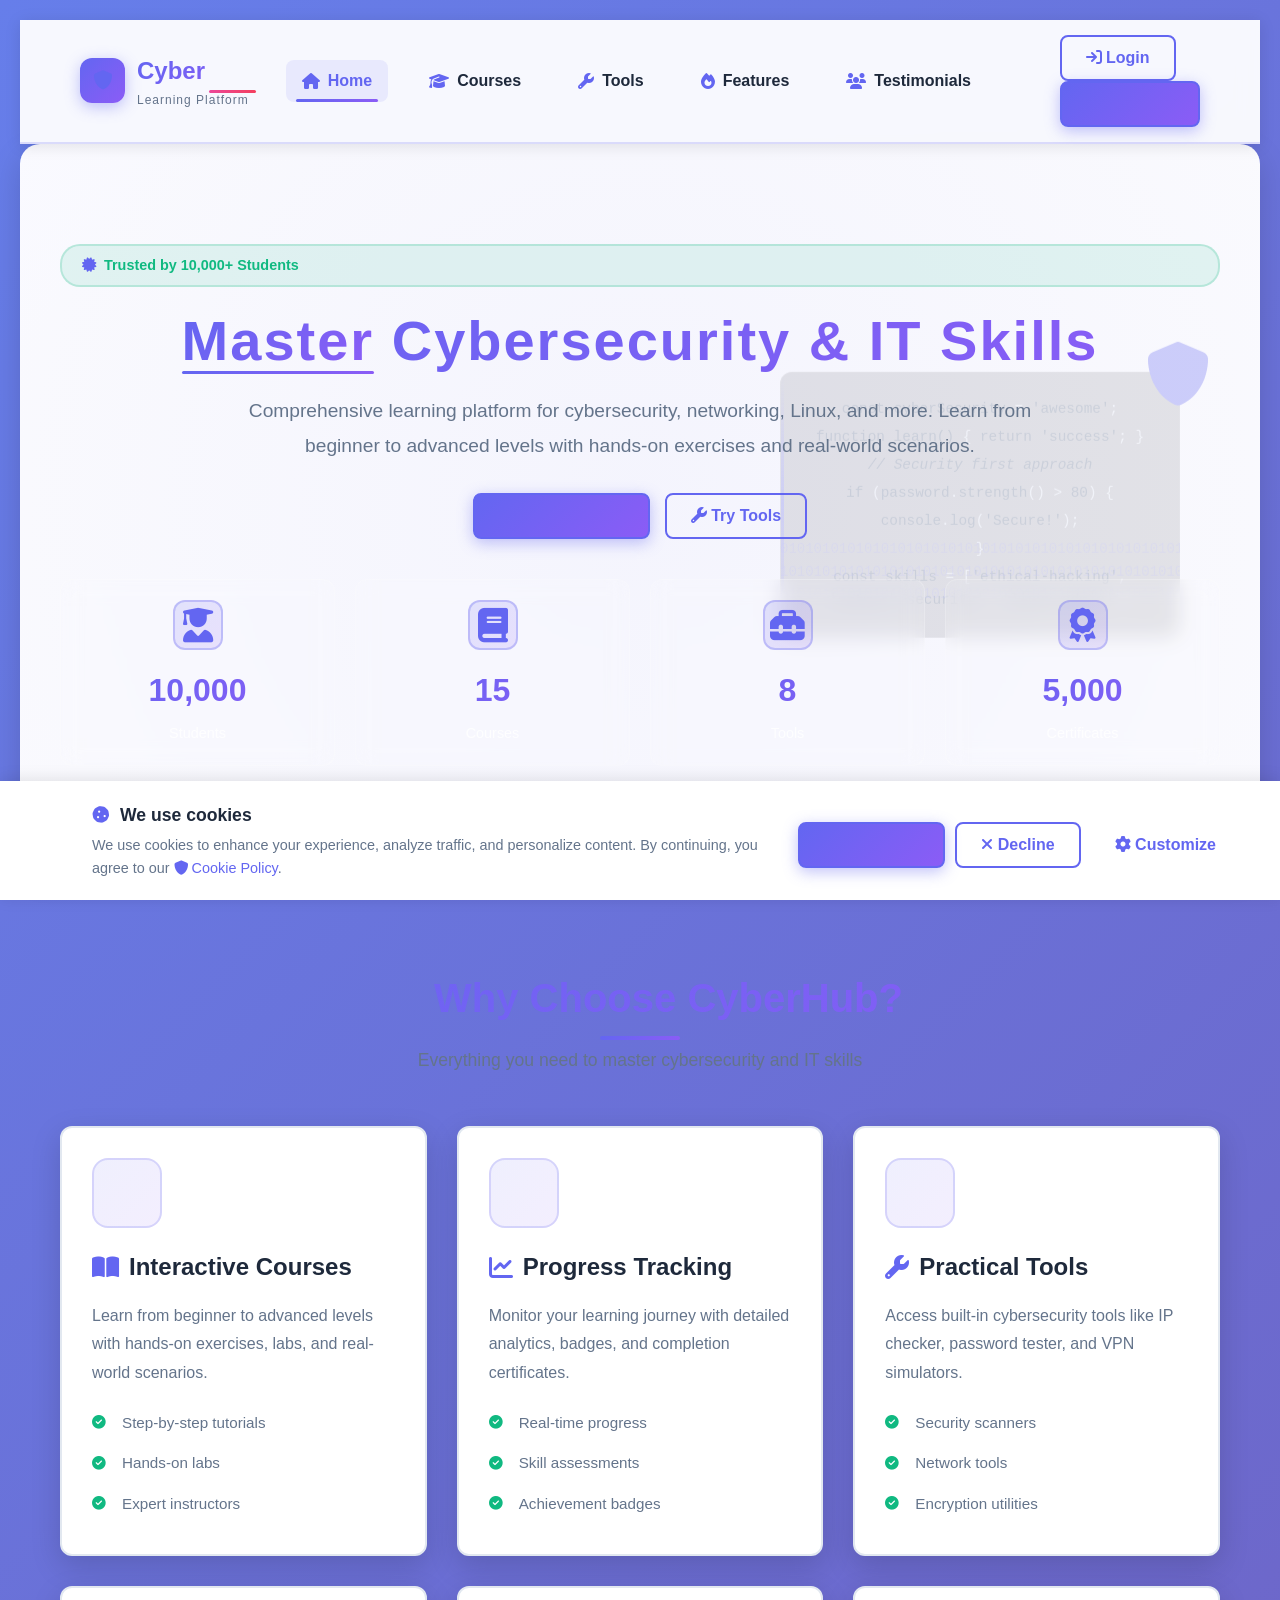
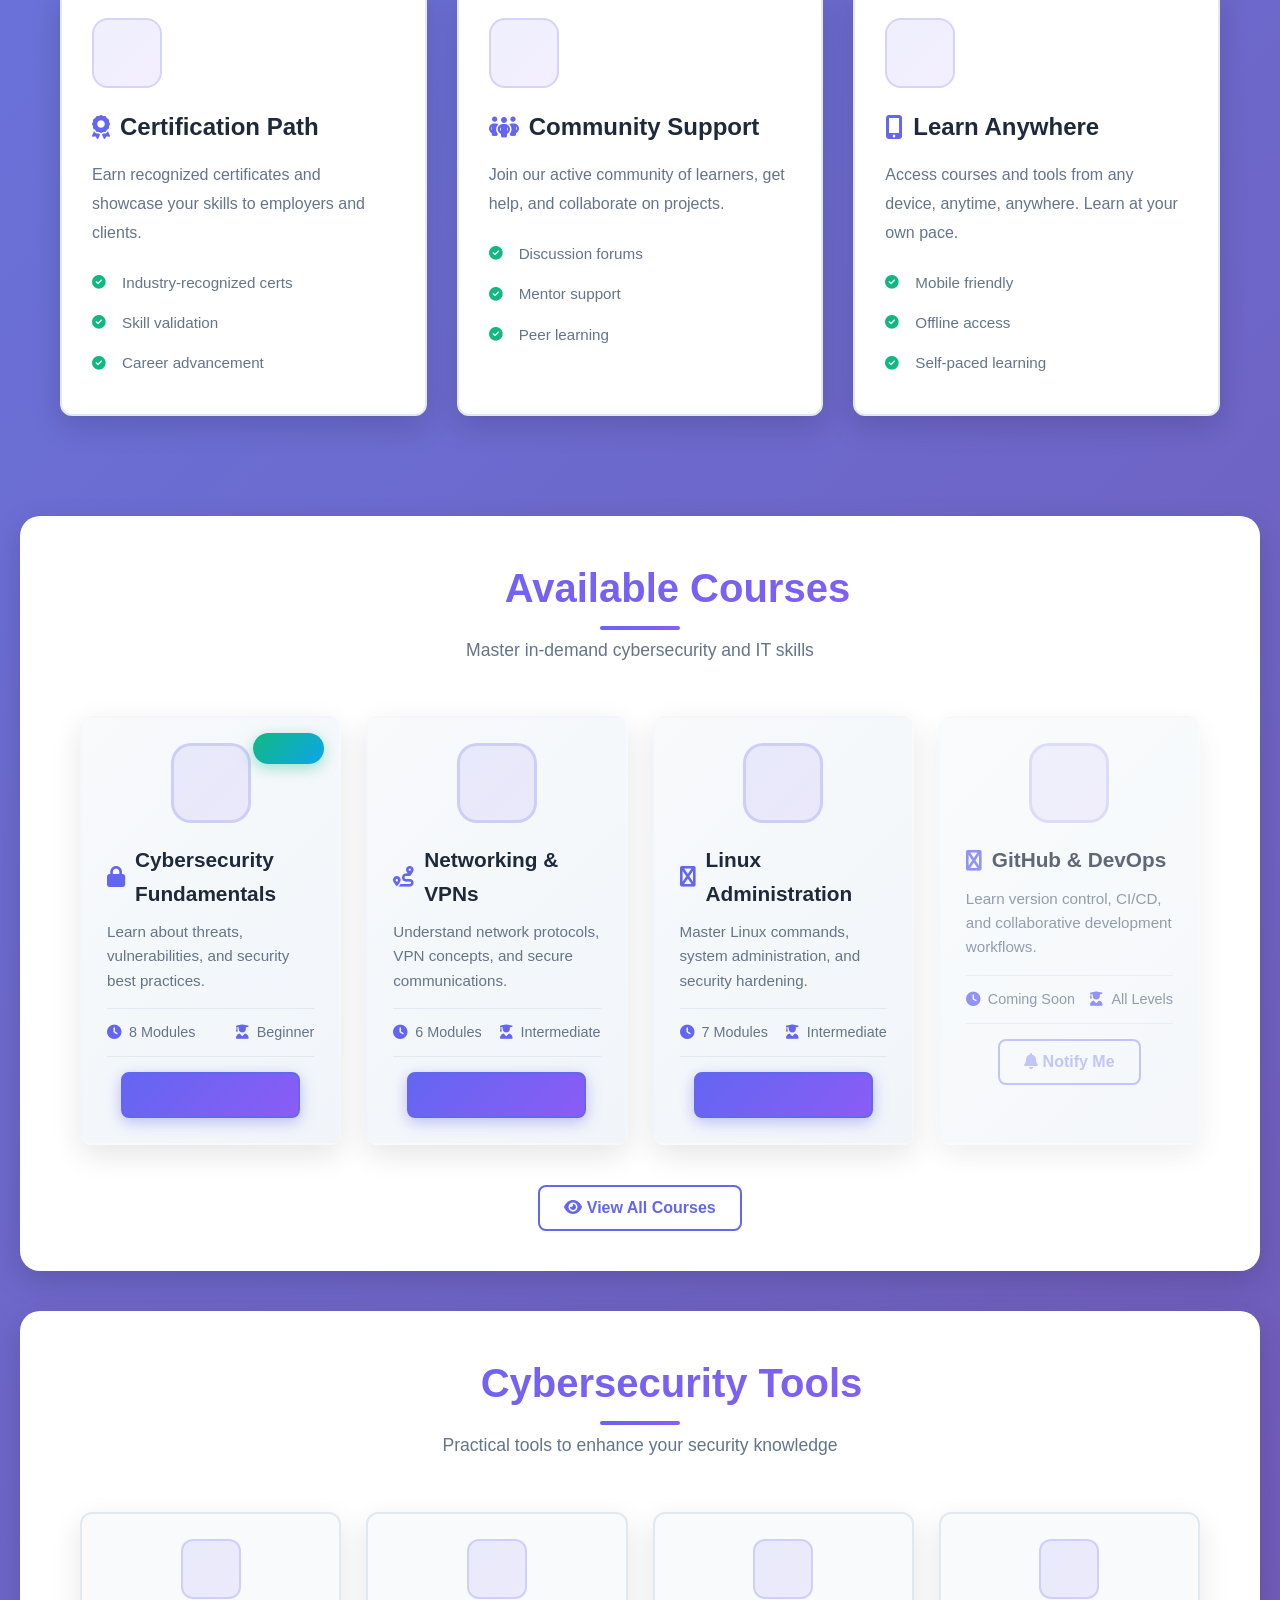
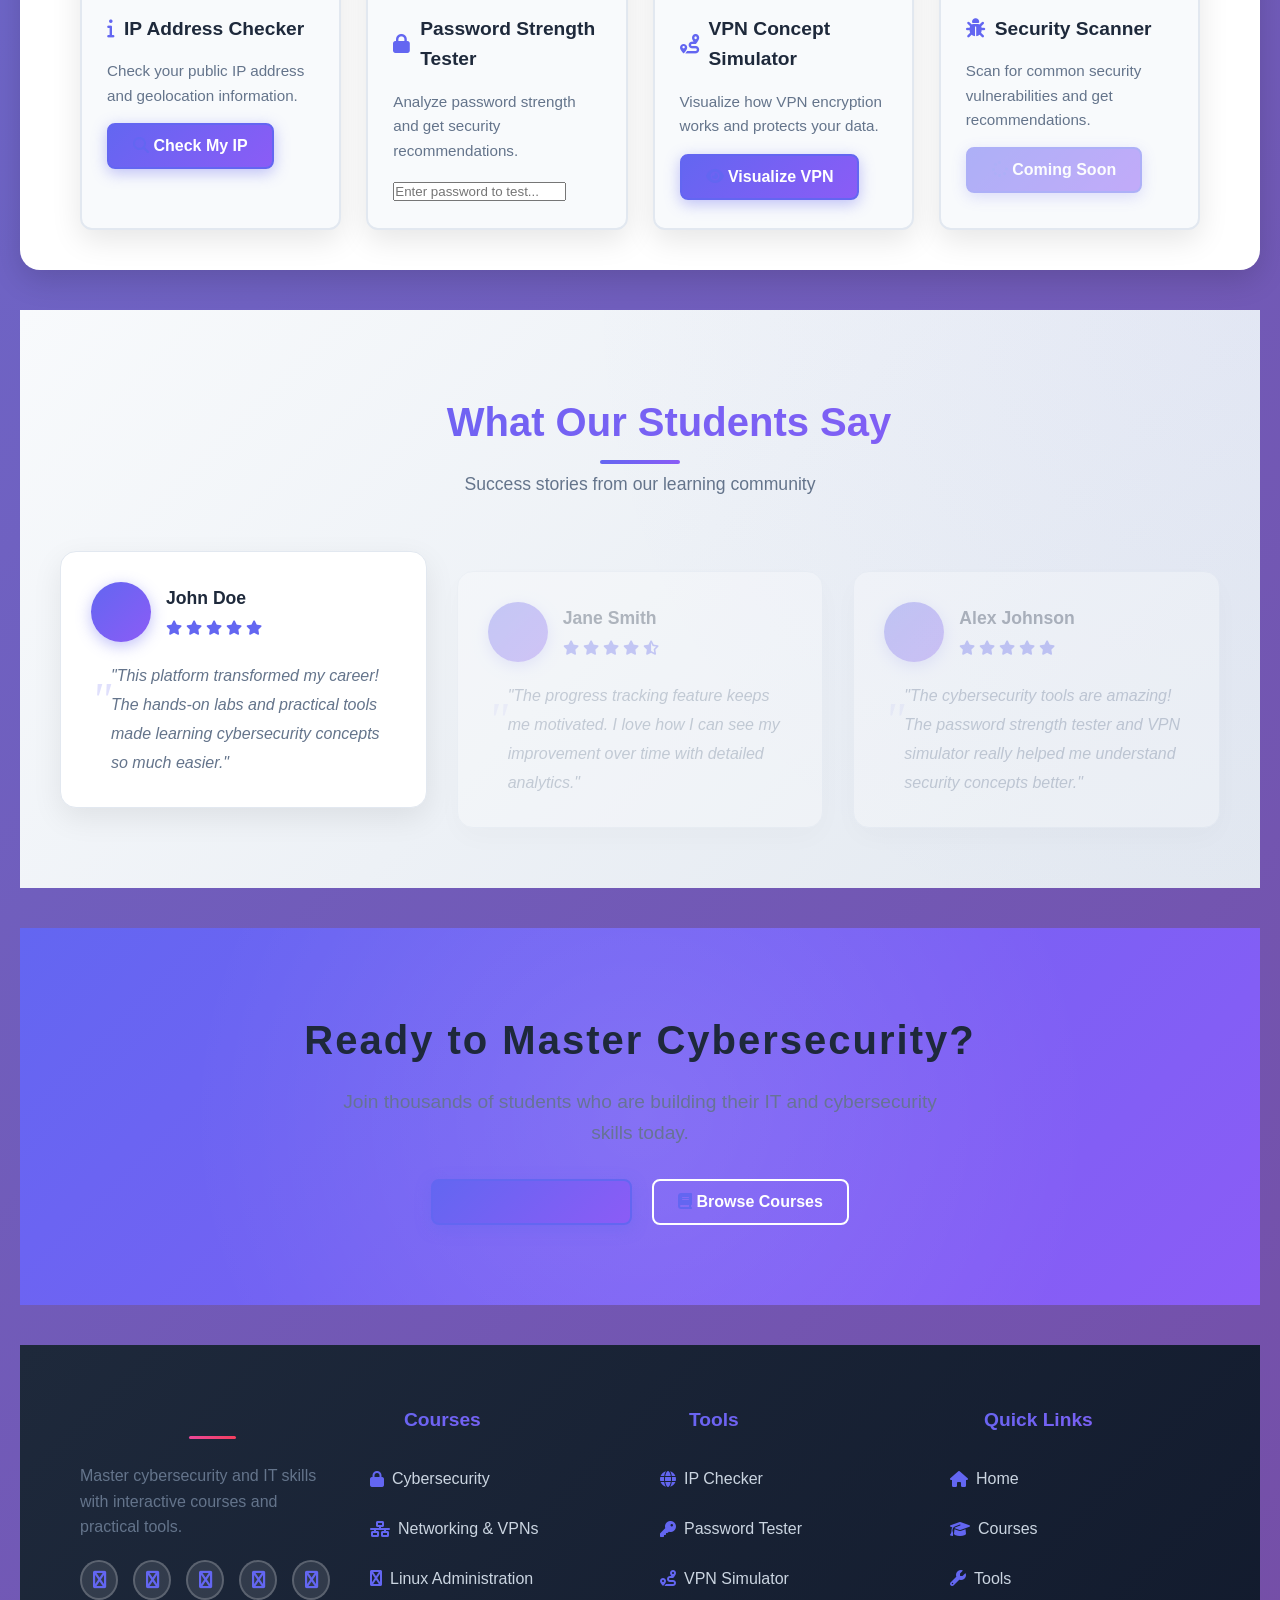
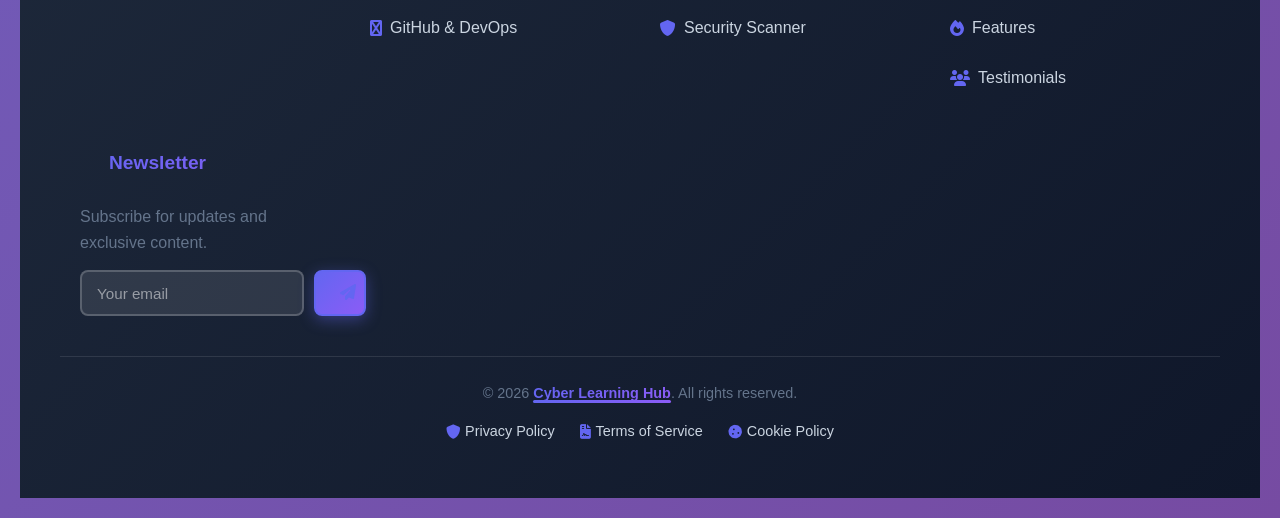
==== commit 310c53a1: "Update index.html" ====
--- a/index.html
+++ b/index.html
@@ -31,12 +31,10 @@
         frame-src 'none';
         object-src 'none'
     ">
-
     <meta http-equiv="X-Content-Type-Options" content="nosniff">
     <meta http-equiv="X-XSS-Protection" content="1; mode=block">
     <meta http-equiv="Referrer-Policy" content="strict-origin-when-cross-origin">
     <meta http-equiv="Permissions-Policy" content="geolocation=(), microphone=(), camera=()">
-
 
     <meta property="og:title" content="Cyber Learning Hub - Master IT & Cybersecurity">
     <meta property="og:description" content="Comprehensive cybersecurity and IT learning platform with interactive courses and practical tools.">
@@ -55,15 +53,16 @@
     <meta name="twitter:site" content="@CyberHubEdu">
     
     <title>Cyber Learning Hub 🔒 | Master Cybersecurity, Networking & Linux Skills</title>
+
     <link rel="icon" href="data:image/svg+xml,<svg xmlns=%22http://www.w3.org/2000/svg%22 viewBox=%220 0 100 100%22><text y=%22.9em%22 font-size=%2290%22>🔒</text></svg>">
     <link rel="manifest" href="/SoftwareLabs/manifest.json">
 
     <link rel="stylesheet" href="https://cdnjs.cloudflare.com/ajax/libs/font-awesome/6.5.0/css/all.min.css">
     <link href="https://fonts.googleapis.com/css2?family=Inter:wght@300;400;500;600;700;800&family=Space+Grotesk:wght@400;500;600;700&family=Fira+Code:wght@300;400;500;600;700&display=swap" rel="stylesheet">
-
     <link rel="stylesheet" href="styles.css">
 </head>
 <body>
+
     <div class="preloader" id="preloader">
         <div class="preloader-content">
             <div class="cyber-matrix">
@@ -74,7 +73,7 @@
                 <div class="matrix-column" style="--delay: 2s">01010101</div>
             </div>
             <div class="cyber-spinner">
-                <i class="fas fa-shield fa-3x"></i>
+                <i class="fas fa-shield"></i>
             </div>
             <h3 class="cyber-text">Initializing Security Protocol...</h3>
             <div class="loading-bar">
@@ -87,7 +86,7 @@
     <nav class="navbar">
         <div class="container">
             <div class="navbar-content">
-                <div class="logo-section" onclick="window.location.href='#home'">
+                <div class="logo-section">
                     <div class="logo-icon cyber-pulse">
                         <i class="fas fa-shield"></i>
                     </div>
@@ -132,6 +131,9 @@
         </div>
     </nav>
 
+    <!-- ========================================
+         HERO SECTION
+         ======================================== -->
     <section class="hero" id="home">
         <div class="container">
             <div class="hero-content">
@@ -141,7 +143,6 @@
                 
                 <h1 class="hero-title cyber-text">
                     <span class="highlight cyber-gradient-text">Master</span> Cybersecurity & IT Skills
-                    <span class="cyber-glow"></span>
                 </h1>
                 
                 <p class="hero-subtitle">
@@ -214,7 +215,9 @@
         </div>
     </section>
 
-    <!-- Features Section -->
+    <!-- ========================================
+         FEATURES SECTION
+         ======================================== -->
     <section class="features" id="features">
         <div class="container">
             <div class="section-header">
@@ -306,7 +309,9 @@
         </div>
     </section>
 
-    <!-- Courses Section -->
+    <!-- ========================================
+         COURSES SECTION
+         ======================================== -->
     <section class="courses" id="courses">
         <div class="container">
             <div class="section-header">
@@ -395,7 +400,9 @@
         </div>
     </section>
 
-    <!-- Tools Section -->
+    <!-- ========================================
+         TOOLS SECTION
+         ======================================== -->
     <section class="tools-section" id="tools">
         <div class="container">
             <div class="section-header">
@@ -453,7 +460,9 @@
         </div>
     </section>
 
-    <!-- Testimonials Section -->
+    <!-- ========================================
+         TESTIMONIALS SECTION - FIXED
+         ======================================== -->
     <section class="testimonials" id="testimonials">
         <div class="container">
             <div class="section-header">
@@ -530,7 +539,9 @@
         </div>
     </section>
 
-    <!-- CTA Section -->
+    <!-- ========================================
+         CTA SECTION
+         ======================================== -->
     <section class="cta-section cyber-gradient-bg">
         <div class="container">
             <div class="cta-content">
@@ -548,7 +559,9 @@
         </div>
     </section>
 
-    <!-- User Dashboard -->
+    <!-- ========================================
+         USER DASHBOARD
+         ======================================== -->
     <section class="user-dashboard" id="userDashboard">
         <div class="container">
             <h3 class="cyber-gradient-text"><i class="fas fa-gauge-high"></i> Your Learning Progress</h3>
@@ -556,7 +569,9 @@
         </div>
     </section>
 
-    <!-- Footer -->
+    <!-- ========================================
+         FOOTER
+         ======================================== -->
     <footer id="footer">
         <div class="container">
             <div class="footer-grid">
@@ -629,12 +644,16 @@
         </div>
     </footer>
 
-    <!-- Scroll to Top Button -->
+    <!-- ========================================
+         SCROLL TO TOP BUTTON
+         ======================================== -->
     <button class="scroll-to-top" id="scrollToTop">
         <i class="fas fa-arrow-up"></i>
     </button>
 
-    <!-- Login Modal -->
+    <!-- ========================================
+         LOGIN MODAL
+         ======================================== -->
     <div class="auth-modal" id="loginModal">
         <div class="modal-content cyber-card">
             <button class="modal-close" onclick="closeModal('loginModal')">
@@ -671,6 +690,9 @@
         </div>
     </div>
 
+    <!-- ========================================
+         REGISTER MODAL
+         ======================================== -->
     <div class="auth-modal" id="registerModal">
         <div class="modal-content cyber-card">
             <button class="modal-close" onclick="closeModal('registerModal')">
--- a/styles.css
+++ b/styles.css
@@ -12,6 +12,7 @@
 :root {
     --primary: #6366f1;
     --secondary: #8b5cf6;
+    --accent: #ec4899;
     --dark: #1e293b;
     --light: #f8fafc;
     --success: #10b981;
@@ -23,6 +24,10 @@
     --transition: all 0.3s ease;
 }
 
+html {
+    scroll-behavior: smooth;
+}
+
 body {
     font-family: 'Inter', 'Segoe UI', Tahoma, Geneva, Verdana, sans-serif;
     background: linear-gradient(135deg, #667eea 0%, #764ba2 100%);
@@ -31,15 +36,51 @@
     color: var(--dark);
     line-height: 1.6;
     overflow-x: hidden;
+    position: relative;
 }
 
 .container {
     max-width: 1200px;
     margin: 0 auto;
     padding: 0 20px;
-}
-
-
+    position: relative;
+    z-index: 10;
+}
+
+/* ========================================
+   ICON FIXES - CRITICAL
+   ======================================== */
+
+/* Ensure Font Awesome icons display correctly */
+.fas, .far, .fab, .fal, .fad {
+    font-family: 'Font Awesome 6 Free' !important;
+    font-weight: 900 !important;
+    display: inline-block;
+    position: relative;
+    z-index: 2;
+}
+
+/* Fix icon colors globally */
+.fas, .far, .fab {
+    color: var(--primary) !important;
+}
+
+/* Specific icon fixes */
+.stat-icon i, .feature-icon i, .course-icon i, .tool-icon i, 
+.testimonial-avatar i, .modal-icon i, .footer-logo i {
+    color: var(--primary) !important;
+    font-size: 1.2em !important;
+}
+
+.feature-list li i {
+    color: var(--success) !important;
+    font-size: 0.9em !important;
+    min-width: 20px;
+}
+
+/* ========================================
+   PRELOADER - MATRIX STYLE
+   ======================================== */
 
 .preloader {
     position: fixed;
@@ -109,6 +150,7 @@
     animation: spin 2s linear infinite;
     color: #6366f1;
     text-shadow: 0 0 20px rgba(99, 102, 241, 0.8);
+    font-size: 2.5em;
 }
 
 @keyframes spin {
@@ -292,6 +334,8 @@
     justify-content: space-between;
     align-items: center;
     padding: 0 20px;
+    position: relative;
+    z-index: 100;
 }
 
 .logo-section {
@@ -300,6 +344,7 @@
     gap: 12px;
     cursor: pointer;
     transition: transform 0.3s ease;
+    z-index: 101;
 }
 
 .logo-section:hover {
@@ -381,6 +426,7 @@
 .nav-menu {
     flex: 1;
     margin: 0 30px;
+    z-index: 100;
 }
 
 .nav-links {
@@ -402,6 +448,7 @@
     align-items: center;
     gap: 8px;
     position: relative;
+    z-index: 101;
 }
 
 .nav-link::after {
@@ -437,6 +484,7 @@
     color: #1e293b;
     cursor: pointer;
     transition: all 0.3s ease;
+    z-index: 102;
 }
 
 .mobile-menu-toggle:hover {
@@ -445,7 +493,7 @@
 }
 
 /* ========================================
-   HERO SECTION - ENHANCED
+   HERO SECTION - FIXED
    ======================================== */
 
 .hero {
@@ -457,6 +505,7 @@
     box-shadow: var(--box-shadow);
     position: relative;
     overflow: hidden;
+    z-index: 5;
 }
 
 .hero::before {
@@ -472,7 +521,7 @@
 
 .hero-content {
     position: relative;
-    z-index: 1;
+    z-index: 10;
 }
 
 .hero-badge {
@@ -488,6 +537,8 @@
     display: flex;
     align-items: center;
     gap: 8px;
+    position: relative;
+    z-index: 11;
 }
 
 .hero-title {
@@ -500,6 +551,7 @@
     position: relative;
     line-height: 1.2;
     font-weight: 800;
+    z-index: 11;
 }
 
 .highlight {
@@ -537,6 +589,8 @@
     margin-left: auto;
     margin-right: auto;
     line-height: 1.8;
+    z-index: 11;
+    position: relative;
 }
 
 .hero-buttons {
@@ -544,6 +598,8 @@
     gap: 15px;
     margin: 30px 0;
     justify-content: center;
+    z-index: 11;
+    position: relative;
 }
 
 .btn-lg {
@@ -557,6 +613,8 @@
     gap: 20px;
     margin-top: 40px;
     text-align: center;
+    z-index: 11;
+    position: relative;
 }
 
 .stat-item {
@@ -566,6 +624,8 @@
     backdrop-filter: blur(10px);
     border: 1px solid rgba(255, 255, 255, 0.2);
     transition: all 0.3s ease;
+    position: relative;
+    z-index: 11;
 }
 
 .stat-item:hover {
@@ -592,7 +652,7 @@
 }
 
 /* ========================================
-   HERO ILLUSTRATION - BINARY CODE
+   HERO ILLUSTRATION - FIXED POSITIONING
    ======================================== */
 
 .hero-illustration {
@@ -603,6 +663,7 @@
     width: 400px;
     opacity: 0.3;
     pointer-events: none;
+    z-index: 1;
 }
 
 .cyber-animation {
@@ -697,12 +758,14 @@
 }
 
 /* ========================================
-   SECTION HEADER
+   SECTION HEADER - FIXED
    ======================================== */
 
 .section-header {
     text-align: center;
     margin-bottom: 50px;
+    position: relative;
+    z-index: 10;
 }
 
 .section-title {
@@ -714,6 +777,7 @@
     justify-content: center;
     gap: 15px;
     position: relative;
+    z-index: 10;
 }
 
 .section-title::after {
@@ -739,16 +803,26 @@
     max-width: 600px;
     margin: 0 auto;
     line-height: 1.8;
+    z-index: 10;
+    position: relative;
 }
 
 /* ========================================
-   FEATURES GRID - ENHANCED
+   FEATURES GRID - FIXED
    ======================================== */
+
+.features {
+    padding: 60px 0;
+    position: relative;
+    z-index: 5;
+}
 
 .features-grid {
     display: grid;
     grid-template-columns: repeat(auto-fit, minmax(300px, 1fr));
     gap: 30px;
+    position: relative;
+    z-index: 10;
 }
 
 .feature-card {
@@ -760,6 +834,7 @@
     border: 2px solid #e2e8f0;
     position: relative;
     overflow: hidden;
+    z-index: 10;
 }
 
 .feature-card::before {
@@ -843,14 +918,8 @@
     transform: translateX(5px);
 }
 
-.feature-list li i {
-    color: #10b981;
-    font-size: 0.9em;
-    min-width: 20px;
-}
-
 /* ========================================
-   COURSES SECTION - ENHANCED
+   COURSES SECTION - FIXED
    ======================================== */
 
 .courses {
@@ -859,12 +928,16 @@
     border-radius: 20px;
     margin-bottom: 40px;
     box-shadow: var(--box-shadow);
+    position: relative;
+    z-index: 5;
 }
 
 .course-grid {
     display: grid;
     grid-template-columns: repeat(auto-fit, minmax(250px, 1fr));
     gap: 25px;
+    position: relative;
+    z-index: 10;
 }
 
 .course-card {
@@ -876,6 +949,7 @@
     border: 2px solid transparent;
     position: relative;
     overflow: hidden;
+    z-index: 10;
 }
 
 .course-card::before {
@@ -928,7 +1002,7 @@
     font-size: 0.8em;
     font-weight: 600;
     box-shadow: 0 4px 15px rgba(16, 185, 129, 0.4);
-    z-index: 1;
+    z-index: 11;
     animation: badgeFloat 3s ease-in-out infinite;
 }
 
@@ -1018,7 +1092,7 @@
 }
 
 /* ========================================
-   TOOLS SECTION - ENHANCED
+   TOOLS SECTION - FIXED
    ======================================== */
 
 .tools-section {
@@ -1027,12 +1101,16 @@
     border-radius: 20px;
     margin-bottom: 40px;
     box-shadow: var(--box-shadow);
+    position: relative;
+    z-index: 5;
 }
 
 .tool-grid {
     display: grid;
     grid-template-columns: repeat(auto-fit, minmax(250px, 1fr));
     gap: 25px;
+    position: relative;
+    z-index: 10;
 }
 
 .tool-card {
@@ -1043,6 +1121,7 @@
     transition: var(--transition);
     position: relative;
     overflow: hidden;
+    z-index: 10;
 }
 
 .tool-card::before {
@@ -1240,6 +1319,7 @@
 
 .strength-fill {
     height: 100%;
+    background: linear-gradient(90deg, #6366f1, #8b5cf6);
     transition: width 0.3s ease;
     position: relative;
 }
@@ -1303,8 +1383,27 @@
 }
 
 /* ========================================
-   PROGRESS TRACKING - NEW
+   PROGRESS TRACKING - FIXED
    ======================================== */
+
+.user-dashboard {
+    background: white;
+    padding: 30px;
+    border-radius: 15px;
+    margin-top: 20px;
+    box-shadow: var(--box-shadow);
+    display: none;
+    position: relative;
+    z-index: 5;
+}
+
+.user-dashboard h3 {
+    color: #1e293b;
+    margin-bottom: 20px;
+    display: flex;
+    align-items: center;
+    gap: 10px;
+}
 
 .progress-grid {
     display: grid;
@@ -1482,13 +1581,15 @@
 }
 
 /* ========================================
-   TESTIMONIALS - ENHANCED
+   TESTIMONIALS - COMPLETELY FIXED
    ======================================== */
 
 .testimonials {
     background: linear-gradient(135deg, #f8fafc 0%, #e2e8f0 100%);
     padding: 80px 0;
     position: relative;
+    overflow: hidden;
+    z-index: 5;
 }
 
 .testimonials::before {
@@ -1507,7 +1608,8 @@
     grid-template-columns: repeat(auto-fit, minmax(300px, 1fr));
     gap: 30px;
     position: relative;
-    z-index: 1;
+    z-index: 10;
+    margin-top: 30px;
 }
 
 .testimonial-card {
@@ -1519,6 +1621,10 @@
     border: 1px solid #e2e8f0;
     position: relative;
     overflow: hidden;
+    display: block; /* Show all testimonials */
+    opacity: 1;
+    transform: translateY(0);
+    z-index: 1;
 }
 
 .testimonial-card::before {
@@ -1594,7 +1700,7 @@
 }
 
 /* ========================================
-   CTA SECTION - ENHANCED
+   CTA SECTION - FIXED
    ======================================== */
 
 .cta-section {
@@ -1604,6 +1710,7 @@
     text-align: center;
     position: relative;
     overflow: hidden;
+    z-index: 5;
 }
 
 .cta-section::before {
@@ -1619,7 +1726,7 @@
 
 .cta-content {
     position: relative;
-    z-index: 1;
+    z-index: 10;
     max-width: 800px;
     margin: 0 auto;
 }
@@ -1657,42 +1764,15 @@
 }
 
 /* ========================================
-   USER DASHBOARD
+   FOOTER - FIXED
    ======================================== */
-
-.user-dashboard {
-    background: white;
-    padding: 30px;
-    border-radius: 15px;
-    margin-top: 20px;
-    box-shadow: var(--box-shadow);
-    display: none;
-}
-
-.user-dashboard h3 {
-    color: #1e293b;
-    margin-bottom: 20px;
-    display: flex;
-    align-items: center;
-    gap: 10px;
-}
-
-/* ========================================
-   FOOTER - ENHANCED
-   ======================================== */
-
-footer {
-    text-align: center;
-    color: white;
-    padding: 30px;
-    margin-top: 40px;
-    font-size: 0.9em;
-}
 
 #footer {
     background: linear-gradient(135deg, #1e293b 0%, #0f172a 100%);
     padding: 60px 0 30px;
     color: #e2e8f0;
+    position: relative;
+    z-index: 5;
 }
 
 .footer-grid {
@@ -1701,6 +1781,8 @@
     gap: 40px;
     padding: 0 20px;
     margin-bottom: 40px;
+    position: relative;
+    z-index: 10;
 }
 
 .footer-logo {
@@ -1836,7 +1918,7 @@
 }
 
 /* ========================================
-   SCROLL TO TOP - ENHANCED
+   SCROLL TO TOP - FIXED
    ======================================== */
 
 .scroll-to-top {
@@ -1882,7 +1964,7 @@
 }
 
 /* ========================================
-   MODALS - ENHANCED
+   MODALS - FIXED
    ======================================== */
 
 .auth-modal {
@@ -1911,6 +1993,7 @@
     opacity: 0;
     transform: translateY(20px);
     transition: all 0.3s ease;
+    z-index: 1001;
 }
 
 .modal-content[style*="opacity: 1"] {
@@ -1945,6 +2028,7 @@
     align-items: center;
     justify-content: center;
     border-radius: 50%;
+    z-index: 1002;
 }
 
 .modal-close:hover {
@@ -2089,7 +2173,7 @@
 }
 
 /* ========================================
-   COOKIE BANNER - ENHANCED
+   COOKIE BANNER - FIXED
    ======================================== */
 
 .cookie-banner {
@@ -2186,8 +2270,41 @@
     color: #8b5cf6;
 }
 
+/* Cookie Settings Modal */
+.cookie-settings-content {
+    display: flex;
+    flex-direction: column;
+    gap: 20px;
+    margin-top: 20px;
+}
+
+.cookie-setting-item {
+    background: #f8fafc;
+    padding: 15px;
+    border-radius: 12px;
+    border: 2px solid #e2e8f0;
+    transition: all 0.3s ease;
+}
+
+.cookie-setting-item:hover {
+    border-color: #6366f1;
+    background: rgba(99, 102, 241, 0.05);
+}
+
+.cookie-setting-item p {
+    color: #64748b;
+    font-size: 0.9em;
+    margin-top: 8px;
+    margin-left: 30px;
+}
+
+.cookie-setting-item small {
+    color: #94a3b8;
+    font-weight: normal;
+}
+
 /* ========================================
-   BUTTONS - ENHANCED
+   BUTTONS - FIXED
    ======================================== */
 
 .btn {
@@ -2203,6 +2320,7 @@
     text-align: center;
     position: relative;
     overflow: hidden;
+    z-index: 1;
 }
 
 .btn::before {
@@ -2215,6 +2333,7 @@
     background: linear-gradient(90deg, transparent, rgba(255, 255, 255, 0.3), transparent);
     transform: translateX(-100%);
     transition: transform 0.5s ease;
+    z-index: -1;
 }
 
 .btn:hover::before {
@@ -2278,7 +2397,7 @@
 }
 
 /* ========================================
-   RESPONSIVE DESIGN - ENHANCED
+   RESPONSIVE DESIGN - FIXED
    ======================================== */
 
 @media (max-width: 768px) {
@@ -2399,9 +2518,23 @@
 }
 
 /* ========================================
-   ADDITIONAL UTILITIES
+   ADDITIONAL FIXES
    ======================================== */
 
+/* Fix text visibility */
+h1, h2, h3, h4, h5, h6 {
+    color: #1e293b !important;
+    position: relative;
+    z-index: 10;
+}
+
+p, li, span {
+    color: #64748b !important;
+    position: relative;
+    z-index: 10;
+}
+
+/* Fix user info display */
 .user-info {
     display: flex;
     align-items: center;
@@ -2410,6 +2543,7 @@
     background: rgba(99, 102, 241, 0.1);
     border-radius: 20px;
     transition: all 0.3s ease;
+    z-index: 10;
 }
 
 .user-info:hover {
@@ -2422,11 +2556,13 @@
     color: #1e293b;
 }
 
+/* Fix disabled buttons */
 .disabled {
     opacity: 0.5;
     cursor: not-allowed;
 }
 
+/* Fix highlight effect */
 .highlight {
     position: relative;
 }
@@ -2463,11 +2599,13 @@
     border: none;
 }
 
+/* Cyber Pulse Animation */
 @keyframes cyberPulse {
     0%, 100% { box-shadow: 0 0 0 0 rgba(99, 102, 241, 0.4); }
     50% { box-shadow: 0 0 0 10px rgba(99, 102, 241, 0); }
 }
 
+/* Cyber Glow Animation */
 @keyframes cyberGlow {
     0%, 100% { text-shadow: 0 0 10px rgba(99, 102, 241, 0.5); }
     50% { text-shadow: 0 0 20px rgba(99, 102, 241, 0.8), 0 0 30px rgba(139, 92, 246, 0.8); }
@@ -2476,3 +2614,53 @@
 .cyber-glow {
     animation: cyberGlow 2s ease-in-out infinite;
 }
+
+/* Fix testimonial grid on mobile */
+@media (max-width: 768px) {
+    .testimonial-grid {
+        grid-template-columns: 1fr !important;
+    }
+    
+    .testimonial-card {
+        margin-bottom: 20px;
+    }
+}
+
+/* Ensure all sections have proper spacing */
+section {
+    position: relative;
+    z-index: 5;
+    margin-bottom: 40px;
+}
+
+/* Fix overlapping code snippet */
+.code-snippet {
+    position: absolute;
+    top: 20px;
+    right: 20px;
+    background: rgba(0, 0, 0, 0.7);
+    color: #e2e8f0;
+    padding: 15px;
+    border-radius: 10px;
+    max-width: 300px;
+    z-index: 100;
+    box-shadow: 0 5px 15px rgba(0, 0, 0, 0.3);
+    display: none;
+}
+
+.hero-badge {
+    position: relative !important;
+    z-index: 11 !important;
+    margin-bottom: 20px !important;
+}
+
+.section-header {
+    position: relative;
+    z-index: 10;
+    margin-bottom: 50px;
+}
+
+body > .container {
+    position: relative;
+    z-index: 10;
+}
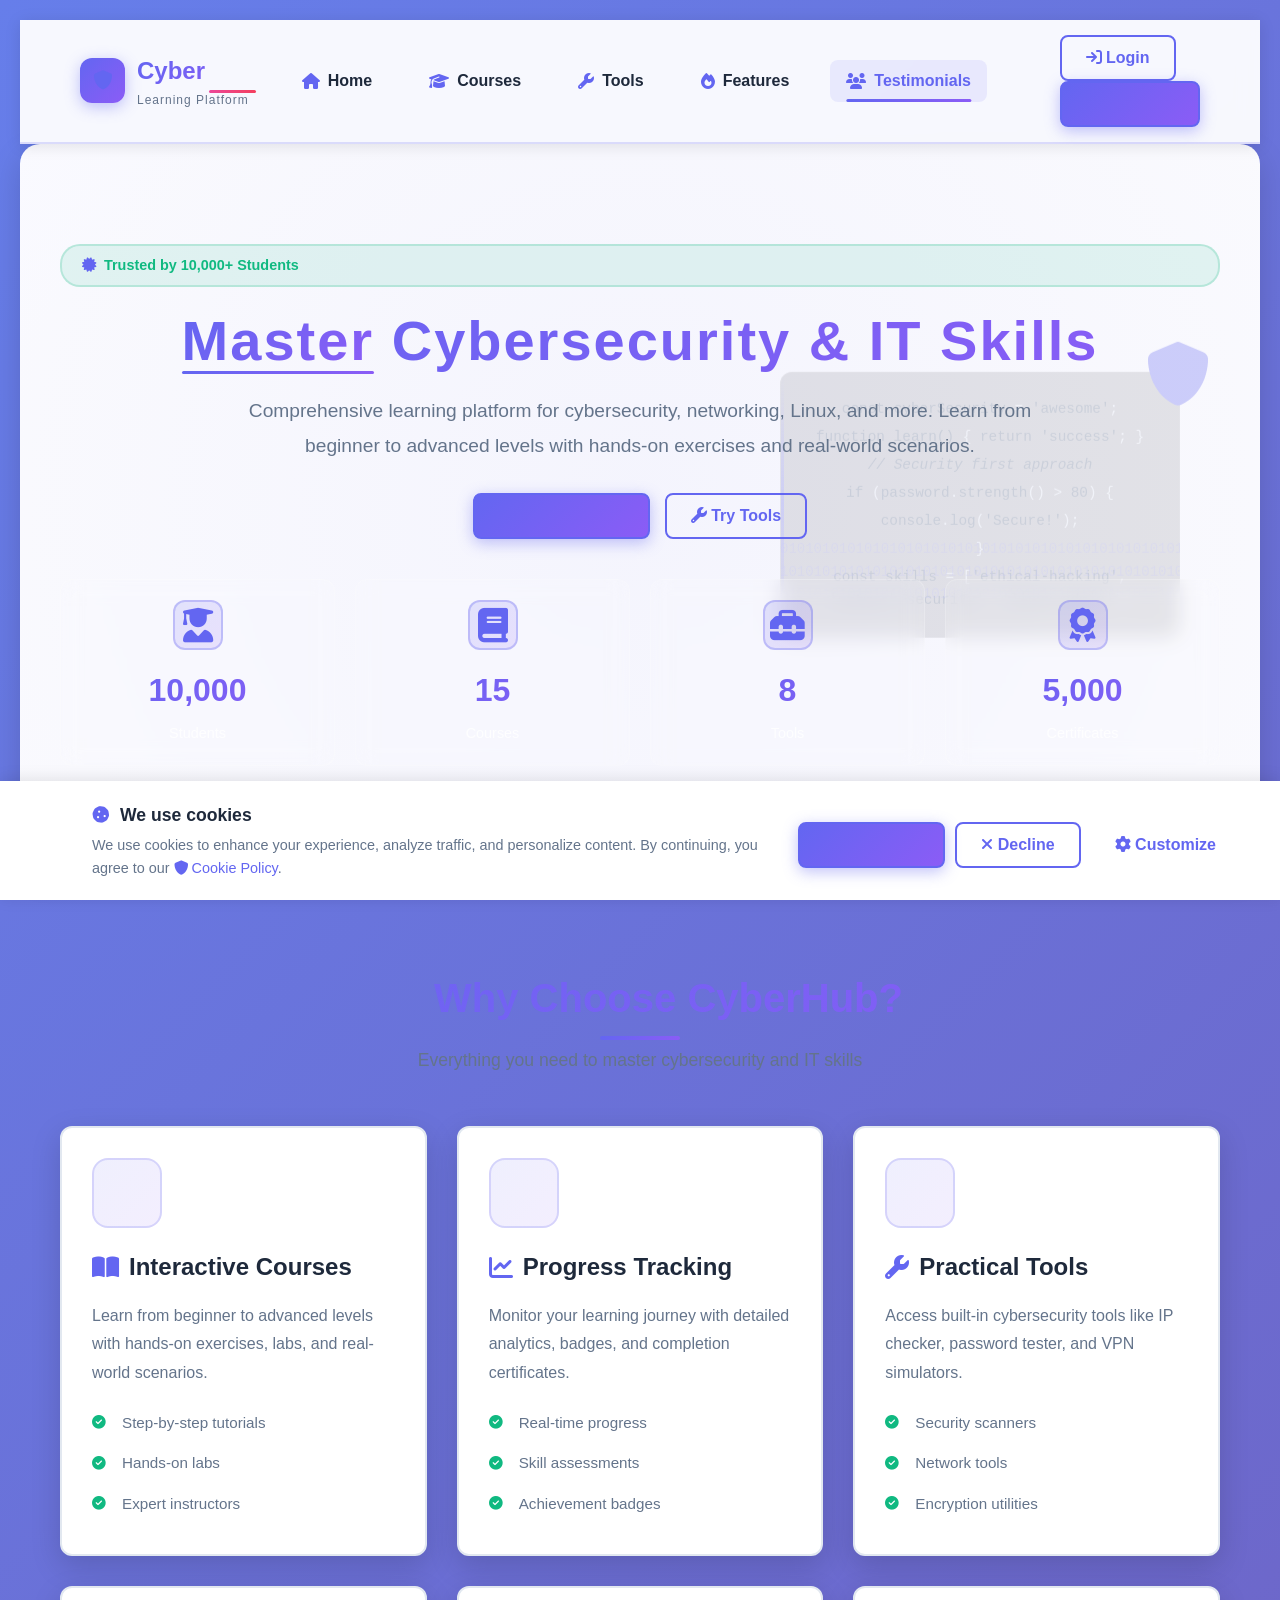
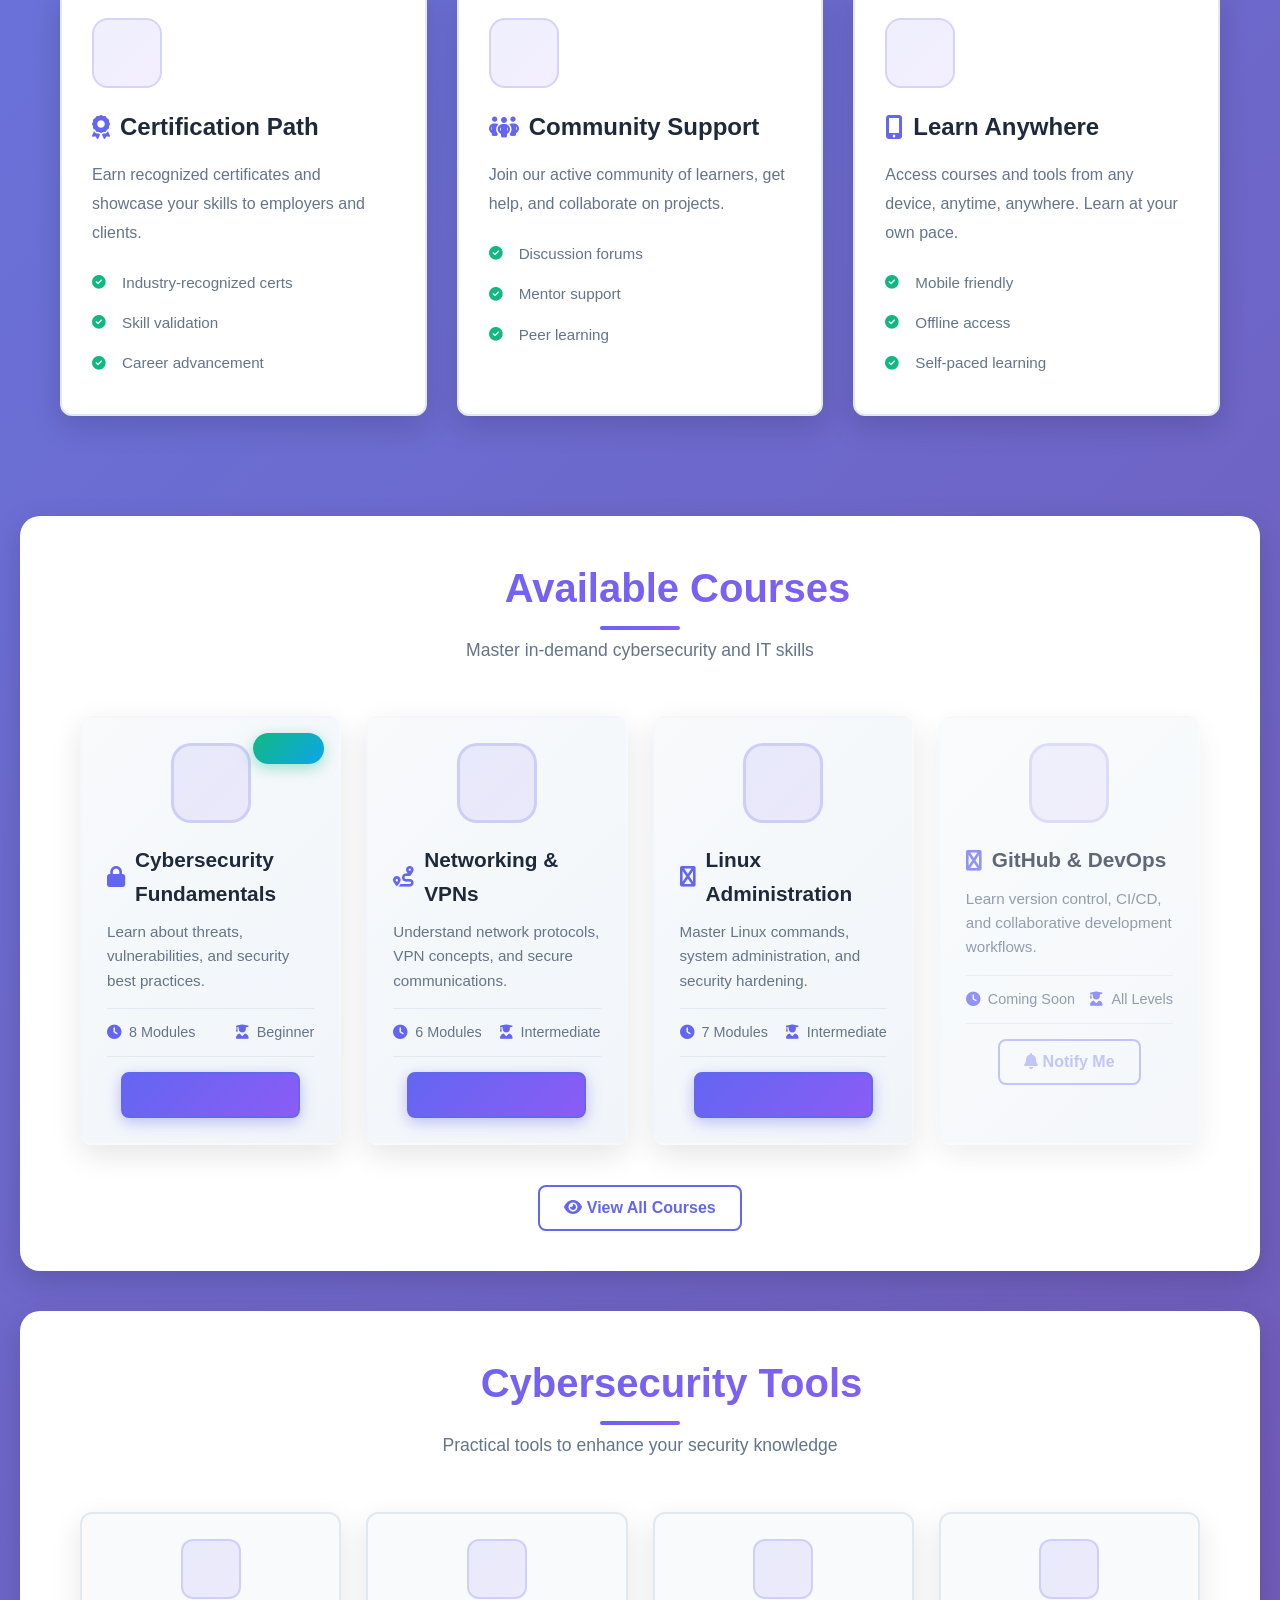
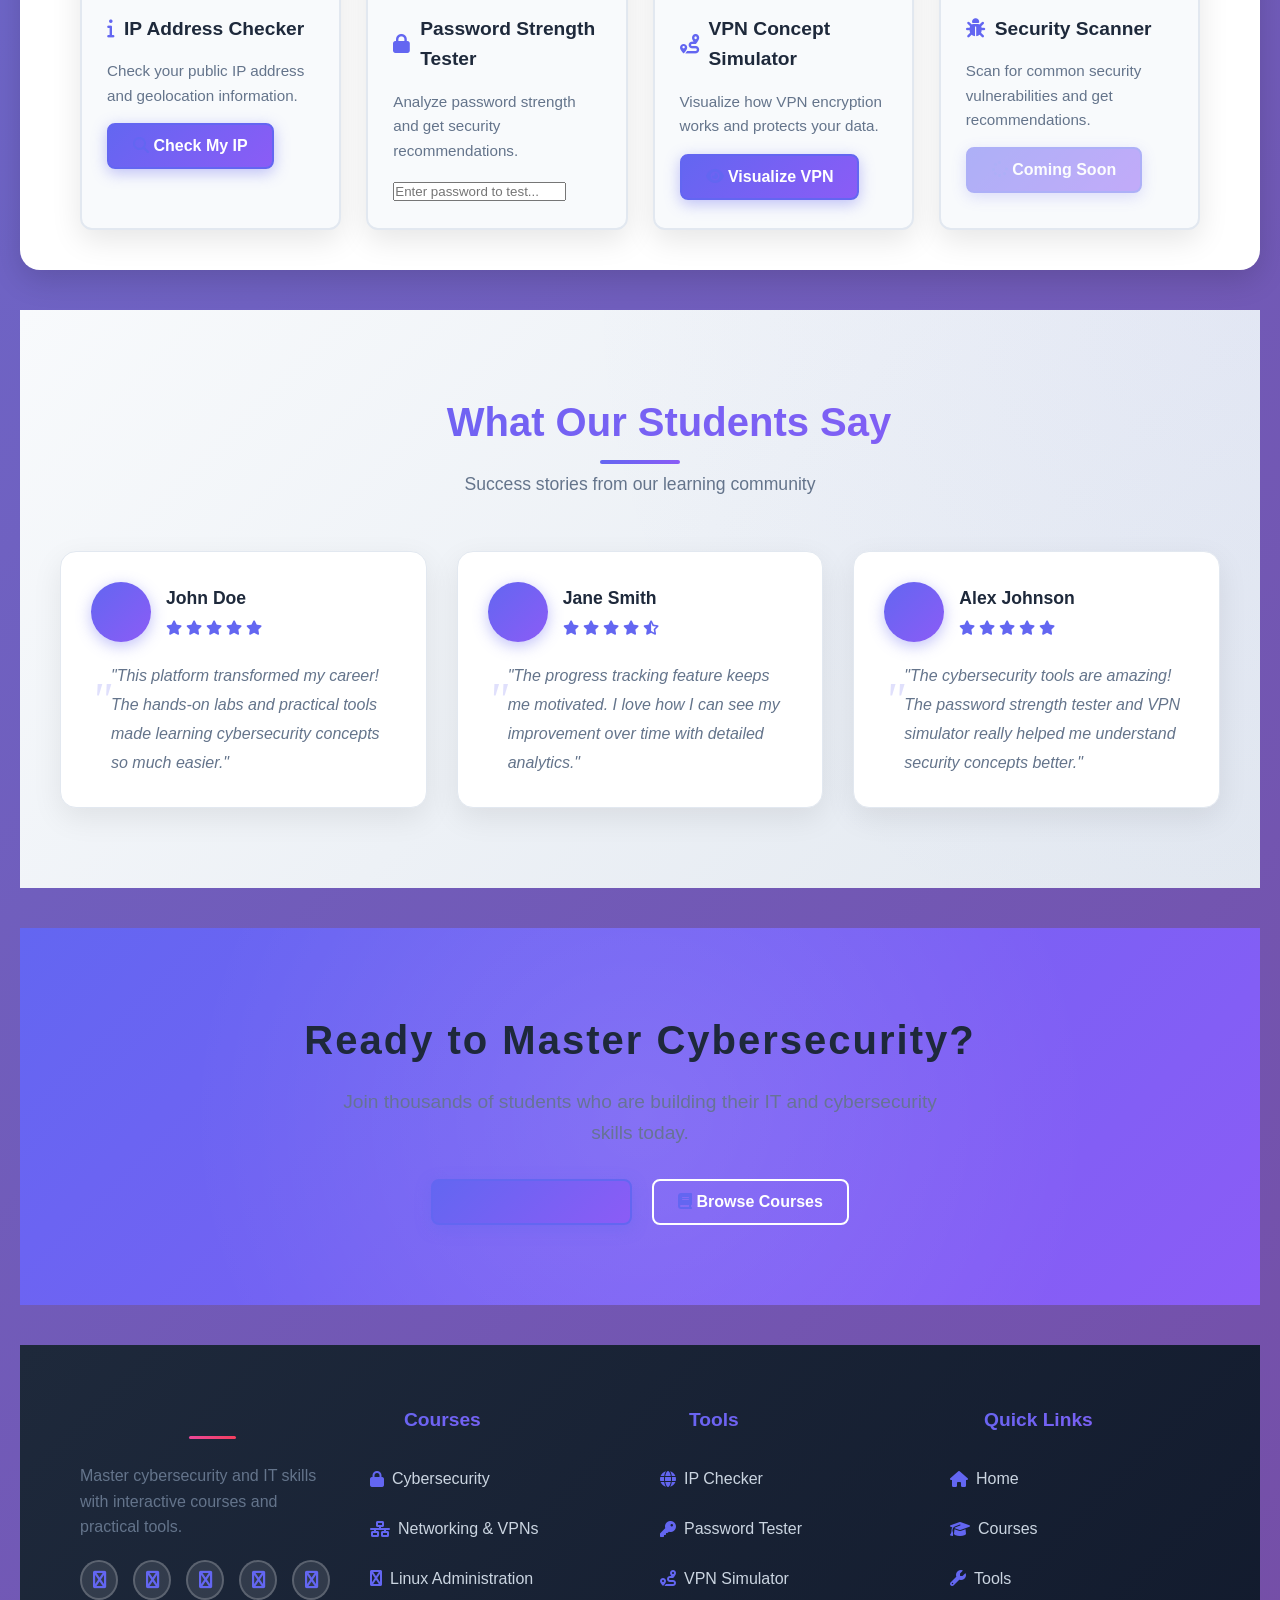
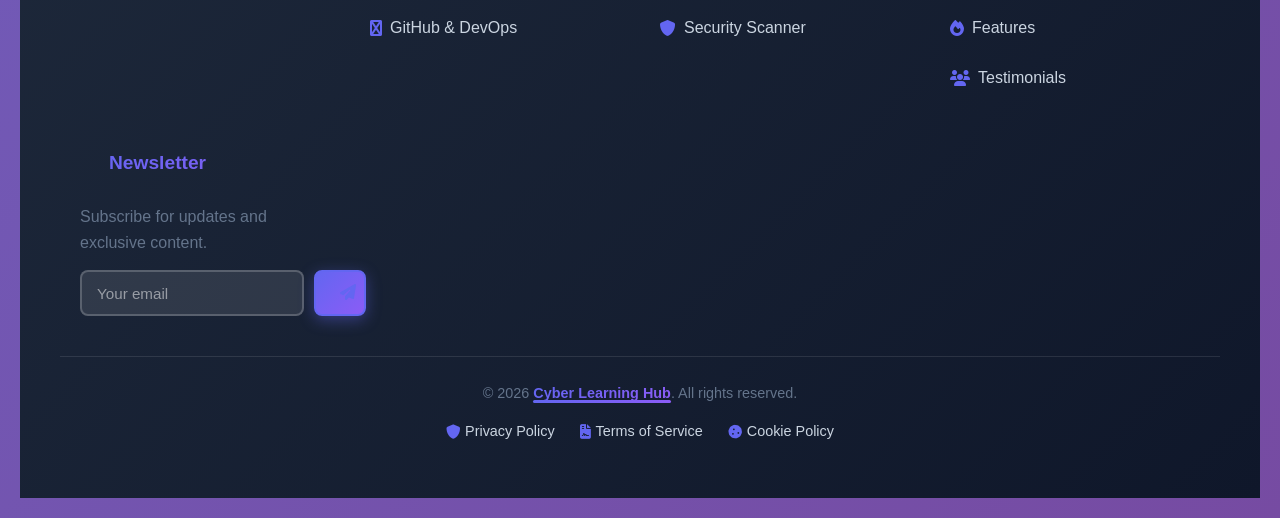
==== commit 9b971e50: "Update index.html" ====
--- a/index.html
+++ b/index.html
@@ -21,21 +21,17 @@
     <meta name="abstract" content="Comprehensive cybersecurity and IT learning platform">
     <meta name="topic" content="Information Technology, Cybersecurity, Education">
 
+  
     <meta http-equiv="Content-Security-Policy" content="
-        default-src 'self';
-        script-src 'self' 'unsafe-inline' https://cdnjs.cloudflare.com https://kit.fontawesome.com;
-        style-src 'self' 'unsafe-inline' https://fonts.googleapis.com https://cdnjs.cloudflare.com https://kit.fontawesome.com;
-        img-src 'self' data: https:;
-        font-src 'self' https://fonts.gstatic.com https://cdnjs.cloudflare.com https://kit.fontawesome.com;
-        connect-src 'self' https://cyber-hub.dhimanparas605.workers.dev https:;
-        frame-src 'none';
-        object-src 'none'
-    ">
-    <meta http-equiv="X-Content-Type-Options" content="nosniff">
-    <meta http-equiv="X-XSS-Protection" content="1; mode=block">
-    <meta http-equiv="Referrer-Policy" content="strict-origin-when-cross-origin">
-    <meta http-equiv="Permissions-Policy" content="geolocation=(), microphone=(), camera=()">
-
+    default-src 'self';
+    script-src 'self' 'unsafe-inline' https://cdnjs.cloudflare.com https://kit.fontawesome.com;
+    style-src 'self' 'unsafe-inline' https://fonts.googleapis.com https://cdnjs.cloudflare.com https://kit.fontawesome.com;
+    img-src 'self' data: https:;
+    font-src 'self' https://fonts.gstatic.com https://cdnjs.cloudflare.com https://kit.fontawesome.com;
+    connect-src 'self' https://cyber-hub.dhimanparas605.workers.dev https:;
+    frame-src 'none';
+    object-src 'none'
+">
     <meta property="og:title" content="Cyber Learning Hub - Master IT & Cybersecurity">
     <meta property="og:description" content="Comprehensive cybersecurity and IT learning platform with interactive courses and practical tools.">
     <meta property="og:type" content="website">
@@ -539,9 +535,6 @@
         </div>
     </section>
 
-    <!-- ========================================
-         CTA SECTION
-         ======================================== -->
     <section class="cta-section cyber-gradient-bg">
         <div class="container">
             <div class="cta-content">
@@ -559,9 +552,7 @@
         </div>
     </section>
 
-    <!-- ========================================
-         USER DASHBOARD
-         ======================================== -->
+
     <section class="user-dashboard" id="userDashboard">
         <div class="container">
             <h3 class="cyber-gradient-text"><i class="fas fa-gauge-high"></i> Your Learning Progress</h3>
@@ -569,9 +560,6 @@
         </div>
     </section>
 
-    <!-- ========================================
-         FOOTER
-         ======================================== -->
     <footer id="footer">
         <div class="container">
             <div class="footer-grid">
@@ -582,11 +570,11 @@
                     </div>
                     <p>Master cybersecurity and IT skills with interactive courses and practical tools.</p>
                     <div class="social-links">
-                        <a href="#" class="social-link"><i class="fab fa-twitter"></i></a>
-                        <a href="#" class="social-link"><i class="fab fa-linkedin"></i></a>
-                        <a href="#" class="social-link"><i class="fab fa-github"></i></a>
-                        <a href="#" class="social-link"><i class="fab fa-youtube"></i></a>
-                        <a href="#" class="social-link"><i class="fab fa-discord"></i></a>
+                        <a href="#" class="social-link"><i class="fas fa-twitter"></i></a>
+                        <a href="#" class="social-link"><i class="fas fa-linkedin"></i></a>
+                        <a href="#" class="social-link"><i class="fas fa-github"></i></a>
+                        <a href="#" class="social-link"><i class="fas fa-youtube"></i></a>
+                        <a href="#" class="social-link"><i class="fas fa-discord"></i></a>
                     </div>
                 </div>
                 
@@ -644,16 +632,10 @@
         </div>
     </footer>
 
-    <!-- ========================================
-         SCROLL TO TOP BUTTON
-         ======================================== -->
     <button class="scroll-to-top" id="scrollToTop">
         <i class="fas fa-arrow-up"></i>
     </button>
 
-    <!-- ========================================
-         LOGIN MODAL
-         ======================================== -->
     <div class="auth-modal" id="loginModal">
         <div class="modal-content cyber-card">
             <button class="modal-close" onclick="closeModal('loginModal')">
@@ -690,9 +672,7 @@
         </div>
     </div>
 
-    <!-- ========================================
-         REGISTER MODAL
-         ======================================== -->
+
     <div class="auth-modal" id="registerModal">
         <div class="modal-content cyber-card">
             <button class="modal-close" onclick="closeModal('registerModal')">
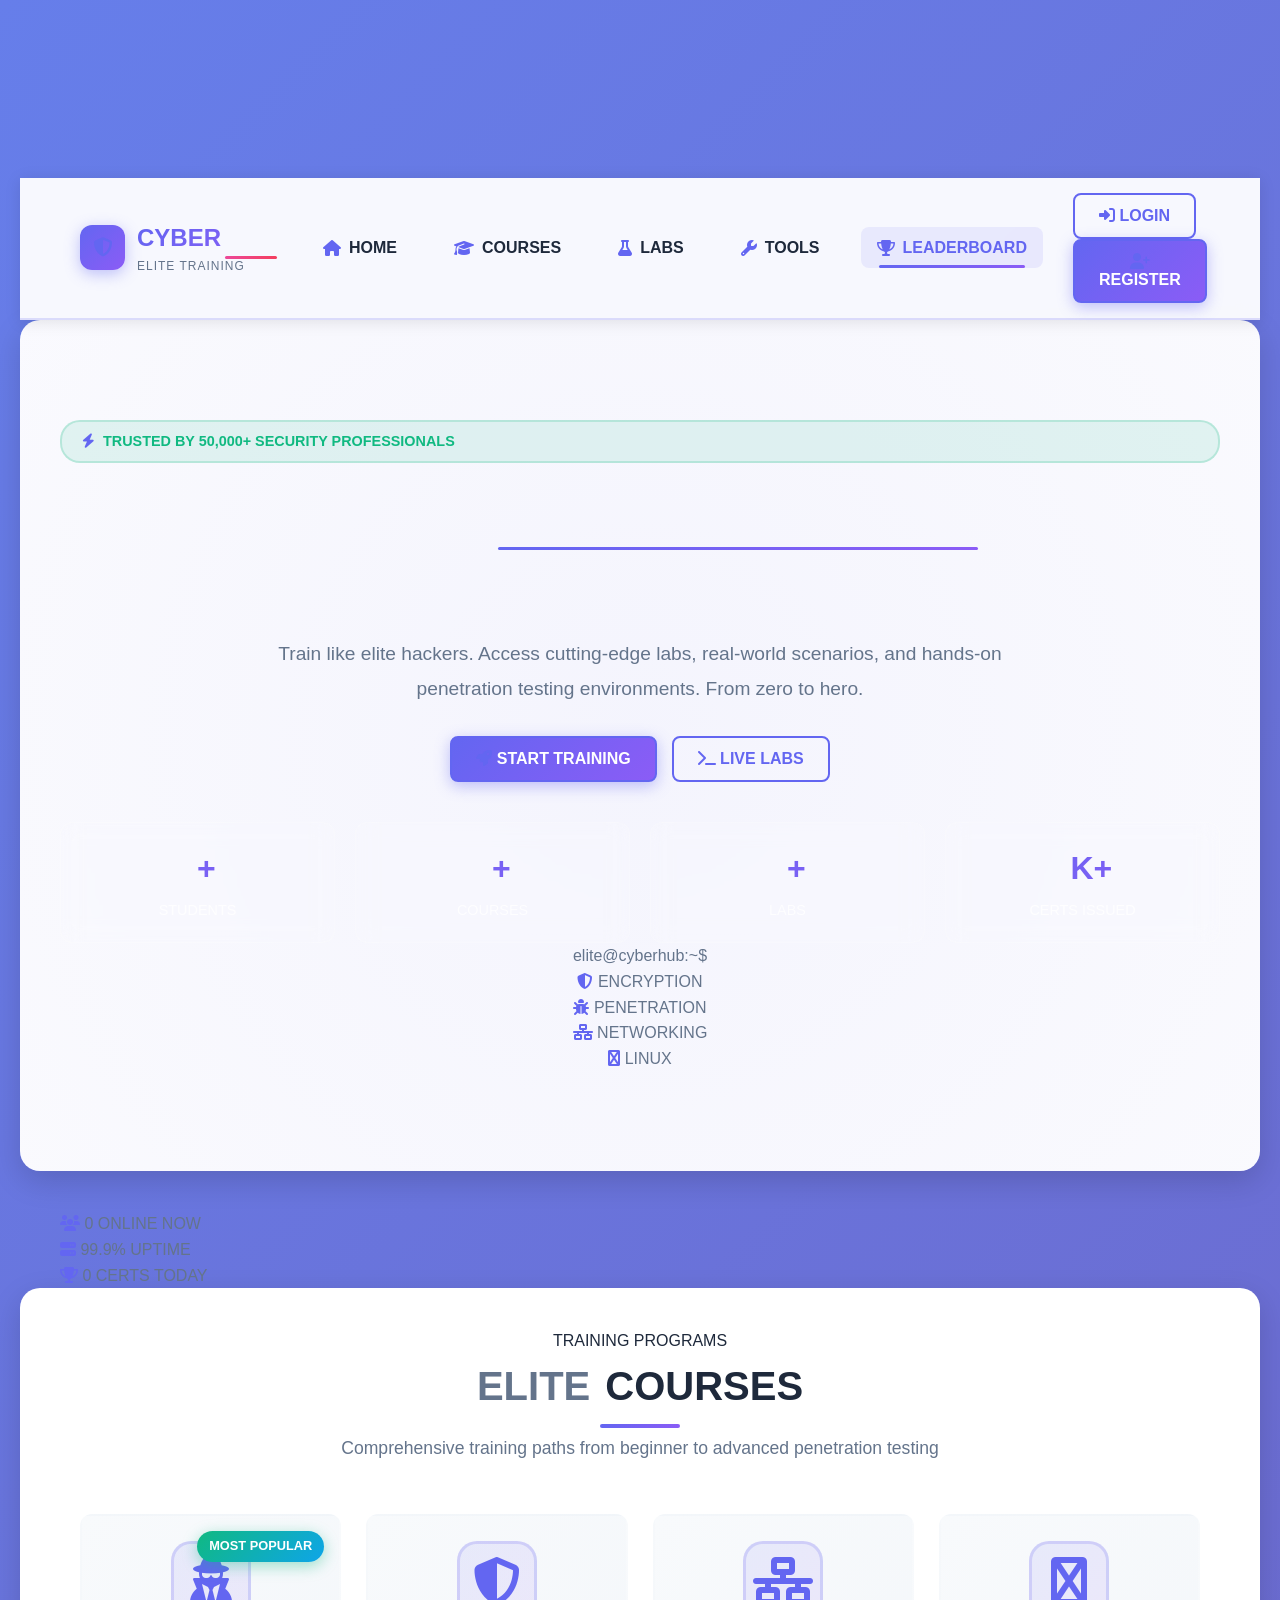
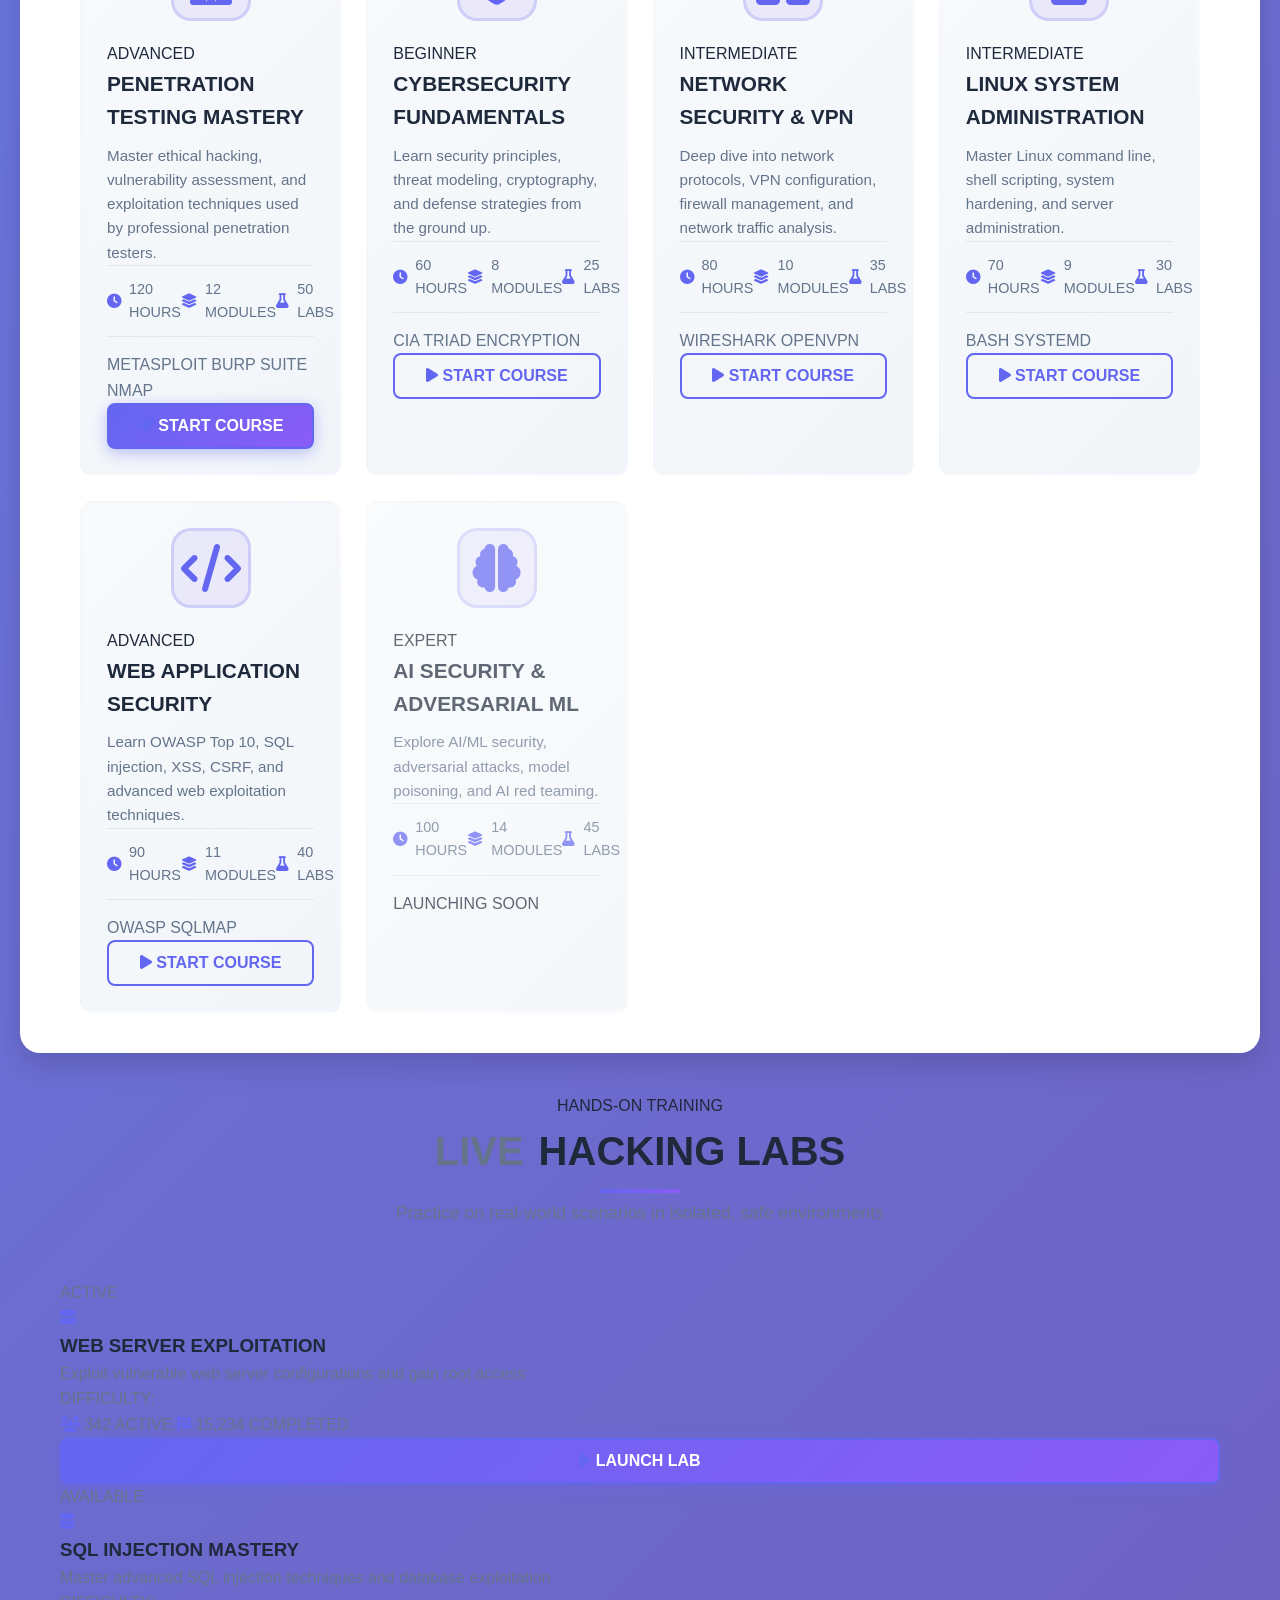
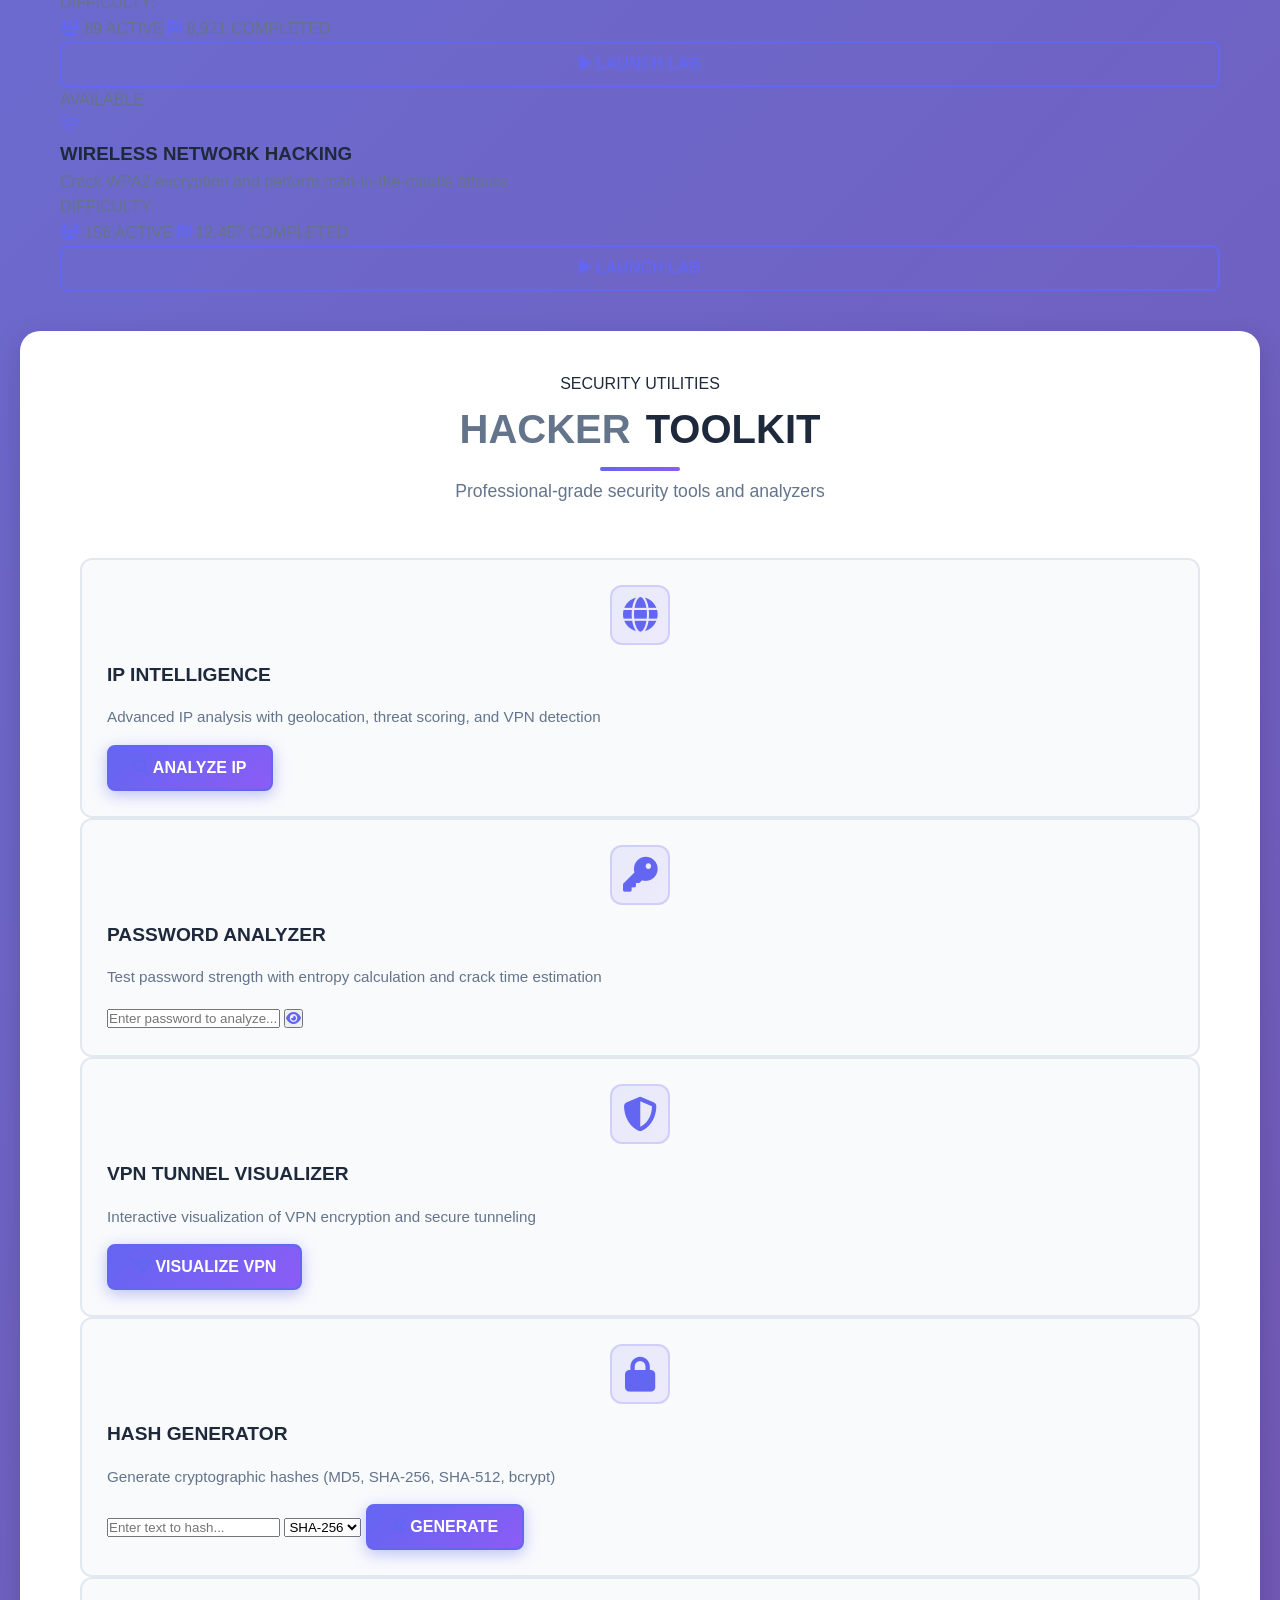
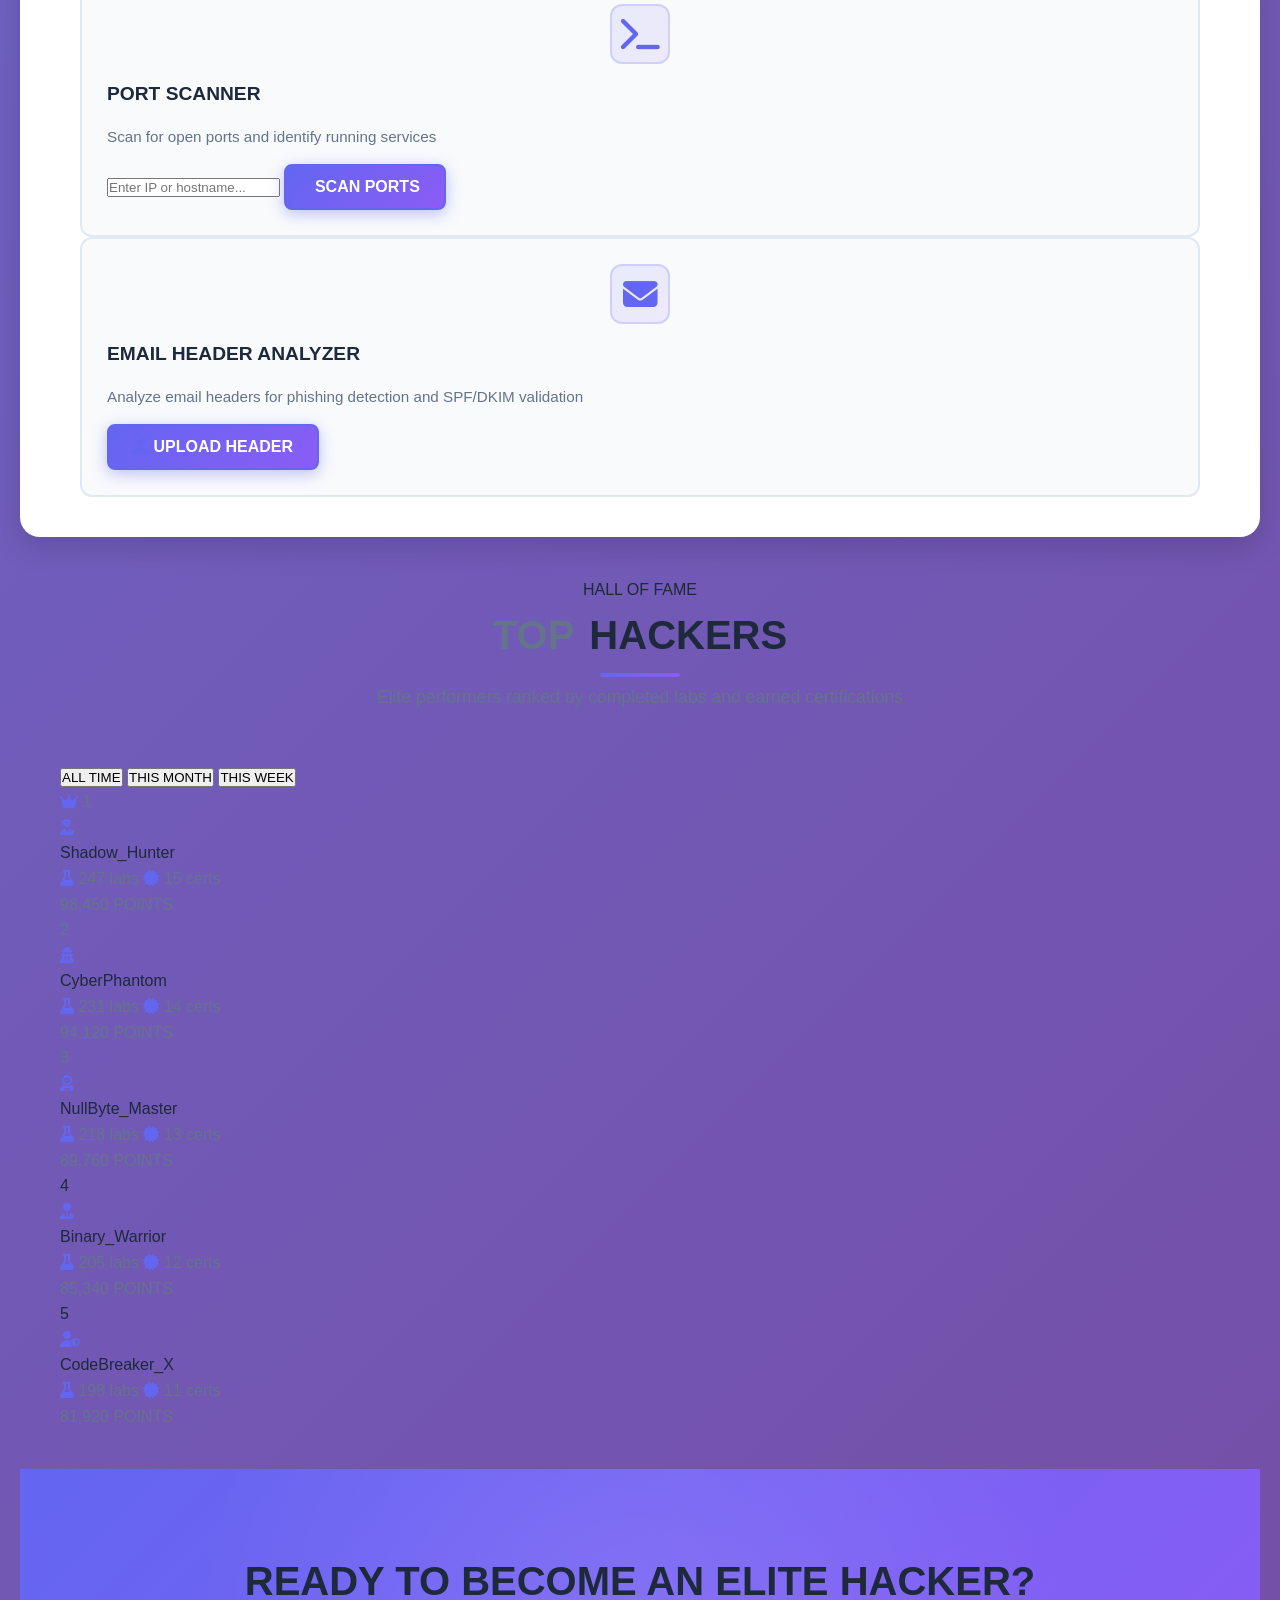
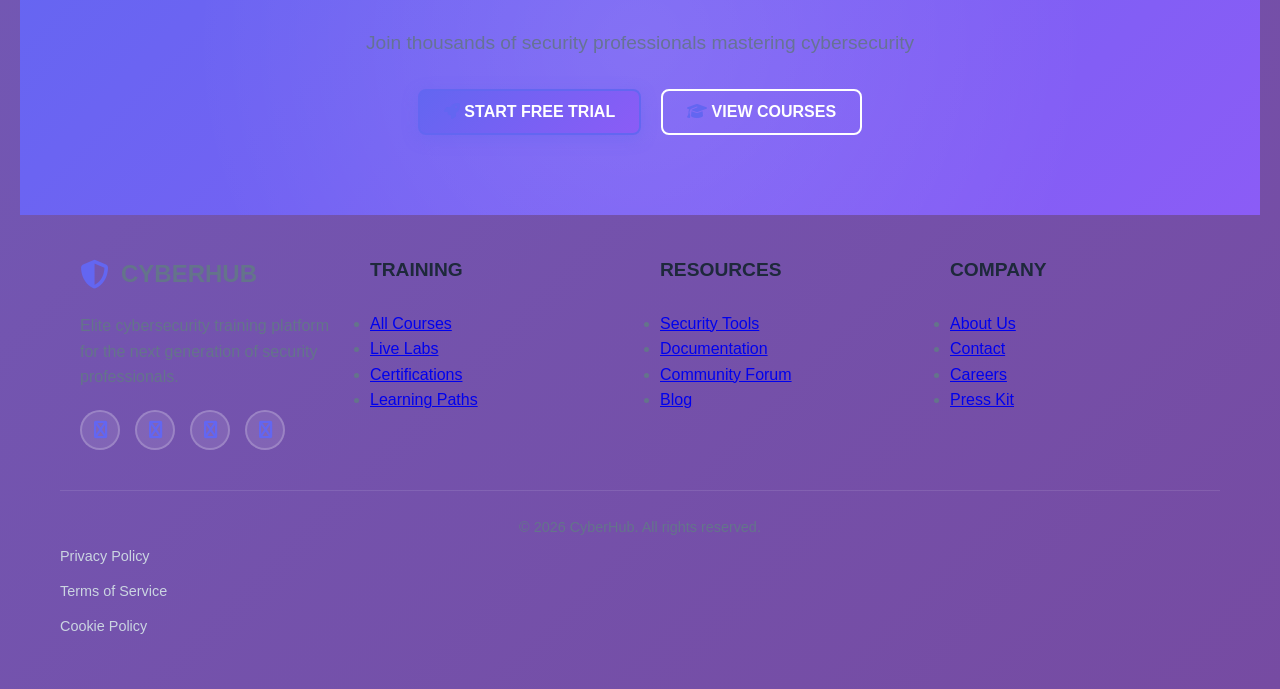
==== commit 97ab96d4: "Update index.html" ====
--- a/index.html
+++ b/index.html
@@ -2,739 +2,855 @@
 <html lang="en">
 <head>
     <meta charset="UTF-8">
-    <meta name="viewport" content="width=device-width, initial-scale=1.0, maximum-scale=5.0">
+    <meta name="viewport" content="width=device-width, initial-scale=1.0">
     <meta http-equiv="X-UA-Compatible" content="IE=edge">
-    <meta name="language" content="en">
-    <meta name="author" content="Paras Dhiman">
-    <meta name="designer" content="SoftwareLabs">
-    <meta name="publisher" content="Cyber Learning Hub">
-    <meta name="owner" content="Paras Dhiman">
-    <meta name="copyright" content="© 2026 Cyber Learning Hub">
-    <meta name="robots" content="index, follow">
-    <meta name="googlebot" content="index, follow">
-    <meta name="bingbot" content="index, follow">
-    <meta name="revisit-after" content="7 days">
-
     <meta name="description" content="Master cybersecurity, networking, Linux, and IT skills with interactive courses, practical tools, and progress tracking. Learn from beginner to advanced levels.">
-    <meta name="keywords" content="cybersecurity, IT learning, networking, VPN, Linux, ethical hacking, cybersecurity courses, IT certification, network security, password security, cyber tools">
-    <meta name="subject" content="Cybersecurity Education Platform">
-    <meta name="abstract" content="Comprehensive cybersecurity and IT learning platform">
-    <meta name="topic" content="Information Technology, Cybersecurity, Education">
-
-  
-    <meta http-equiv="Content-Security-Policy" content="
-    default-src 'self';
-    script-src 'self' 'unsafe-inline' https://cdnjs.cloudflare.com https://kit.fontawesome.com;
-    style-src 'self' 'unsafe-inline' https://fonts.googleapis.com https://cdnjs.cloudflare.com https://kit.fontawesome.com;
-    img-src 'self' data: https:;
-    font-src 'self' https://fonts.gstatic.com https://cdnjs.cloudflare.com https://kit.fontawesome.com;
-    connect-src 'self' https://cyber-hub.dhimanparas605.workers.dev https:;
-    frame-src 'none';
-    object-src 'none'
-">
-    <meta property="og:title" content="Cyber Learning Hub - Master IT & Cybersecurity">
-    <meta property="og:description" content="Comprehensive cybersecurity and IT learning platform with interactive courses and practical tools.">
-    <meta property="og:type" content="website">
-    <meta property="og:url" content="https://Paras367.github.io/Cyber_Hub/">
-    <meta property="og:image" content="https://softwarelabs.lovable.app/logo.svg">
-    <meta property="og:site_name" content="Cyber Learning Hub">
-    <meta property="og:locale" content="en_US">
-    <meta property="og:image:width" content="1200">
-    <meta property="og:image:height" content="630">
-
-    <meta name="twitter:card" content="summary_large_image">
-    <meta name="twitter:title" content="Cyber Learning Hub - Master IT & Cybersecurity">
-    <meta name="twitter:description" content="Learn cybersecurity, networking, Linux, and more with interactive courses and tools.">
-    <meta name="twitter:image" content="https://softwarelabs.lovable.app/logo.svg">
-    <meta name="twitter:site" content="@CyberHubEdu">
+    <meta name="keywords" content="cybersecurity, IT learning, networking, VPN, Linux, ethical hacking, cybersecurity courses, IT certification, network security, password security">
     
-    <title>Cyber Learning Hub 🔒 | Master Cybersecurity, Networking & Linux Skills</title>
-
+    <title>CyberHub 🔒 | Elite Cybersecurity Training Platform</title>
+    
     <link rel="icon" href="data:image/svg+xml,<svg xmlns=%22http://www.w3.org/2000/svg%22 viewBox=%220 0 100 100%22><text y=%22.9em%22 font-size=%2290%22>🔒</text></svg>">
-    <link rel="manifest" href="/SoftwareLabs/manifest.json">
-
+    <link rel="preconnect" href="https://fonts.googleapis.com">
+    <link rel="preconnect" href="https://fonts.gstatic.com" crossorigin>
+    <link href="https://fonts.googleapis.com/css2?family=JetBrains+Mono:wght@400;500;600;700;800&family=Orbitron:wght@400;500;600;700;900&family=Rajdhani:wght@300;400;500;600;700&display=swap" rel="stylesheet">
     <link rel="stylesheet" href="https://cdnjs.cloudflare.com/ajax/libs/font-awesome/6.5.0/css/all.min.css">
-    <link href="https://fonts.googleapis.com/css2?family=Inter:wght@300;400;500;600;700;800&family=Space+Grotesk:wght@400;500;600;700&family=Fira+Code:wght@300;400;500;600;700&display=swap" rel="stylesheet">
     <link rel="stylesheet" href="styles.css">
 </head>
 <body>
-
+    <div id="cursor" class="terminal-cursor"></div>
+    <canvas id="matrixCanvas" class="matrix-bg"></canvas>
     <div class="preloader" id="preloader">
         <div class="preloader-content">
-            <div class="cyber-matrix">
-                <div class="matrix-column" style="--delay: 0s">01010101</div>
-                <div class="matrix-column" style="--delay: 0.5s">10101010</div>
-                <div class="matrix-column" style="--delay: 1s">01010101</div>
-                <div class="matrix-column" style="--delay: 1.5s">10101010</div>
-                <div class="matrix-column" style="--delay: 2s">01010101</div>
-            </div>
-            <div class="cyber-spinner">
-                <i class="fas fa-shield"></i>
-            </div>
-            <h3 class="cyber-text">Initializing Security Protocol...</h3>
-            <div class="loading-bar">
-                <div class="loading-fill"></div>
-            </div>
-            <div class="loading-percentage">0%</div>
+            <div class="terminal-window">
+                <div class="terminal-header">
+                    <span class="terminal-title">INITIALIZING CYBER_HUB_SYSTEM</span>
+                    <div class="terminal-controls">
+                        <span></span><span></span><span></span>
+                    </div>
+                </div>
+                <div class="terminal-body">
+                    <div class="boot-sequence">
+                        <p><span class="prompt">$</span> Loading security protocols...</p>
+                        <p><span class="prompt">$</span> Initializing encryption modules...</p>
+                        <p><span class="prompt">$</span> Connecting to secure network...</p>
+                        <p><span class="prompt">$</span> <span class="success">SYSTEM READY</span></p>
+                    </div>
+                    <div class="loading-progress">
+                        <div class="progress-bar">
+                            <div class="progress-fill"></div>
+                        </div>
+                        <div class="progress-text"><span id="loadProgress">0</span>%</div>
+                    </div>
+                </div>
+            </div>
         </div>
     </div>
+
 
     <nav class="navbar">
         <div class="container">
             <div class="navbar-content">
                 <div class="logo-section">
-                    <div class="logo-icon cyber-pulse">
-                        <i class="fas fa-shield"></i>
+                    <div class="logo-icon">
+                        <i class="fas fa-shield-halved"></i>
+                        <div class="logo-pulse"></div>
                     </div>
                     <div class="logo-text">
-                        <span class="logo-main">Cyber<span class="logo-accent">Hub</span></span>
-                        <span class="logo-sub">Learning Platform</span>
+                        <span class="logo-main">CYBER<span class="logo-accent">HUB</span></span>
+                        <span class="logo-sub">ELITE TRAINING</span>
                     </div>
                 </div>
                 
                 <div class="nav-menu" id="navMenu">
                     <ul class="nav-links">
-                        <li><a href="#home" class="nav-link active"><i class="fas fa-house"></i> Home</a></li>
-                        <li><a href="#courses" class="nav-link"><i class="fas fa-graduation-cap"></i> Courses</a></li>
-                        <li><a href="#tools" class="nav-link"><i class="fas fa-wrench"></i> Tools</a></li>
-                        <li><a href="#features" class="nav-link"><i class="fas fa-fire"></i> Features</a></li>
-                        <li><a href="#testimonials" class="nav-link"><i class="fas fa-users"></i> Testimonials</a></li>
+                        <li><a href="#home" class="nav-link active" data-text="HOME"><i class="fas fa-house"></i> HOME</a></li>
+                        <li><a href="#courses" class="nav-link" data-text="COURSES"><i class="fas fa-graduation-cap"></i> COURSES</a></li>
+                        <li><a href="#labs" class="nav-link" data-text="LABS"><i class="fas fa-flask"></i> LABS</a></li>
+                        <li><a href="#tools" class="nav-link" data-text="TOOLS"><i class="fas fa-wrench"></i> TOOLS</a></li>
+                        <li><a href="#leaderboard" class="nav-link" data-text="LEADERBOARD"><i class="fas fa-trophy"></i> LEADERBOARD</a></li>
                     </ul>
                 </div>
                 
                 <div class="nav-auth">
                     <button class="btn btn-outline" id="loginBtn">
-                        <i class="fas fa-arrow-right-to-bracket"></i> Login
-                    </button>
-                    <button class="btn btn-primary cyber-gradient" id="registerBtn">
-                        <i class="fas fa-user-plus"></i> Register
-                    </button>
-                    <div id="userMenu" style="display: none; align-items: center; gap: 15px;">
-                        <div class="user-info cyber-glow">
-                            <i class="fas fa-circle-user"></i>
+                        <i class="fas fa-right-to-bracket"></i> LOGIN
+                    </button>
+                    <button class="btn btn-primary" id="registerBtn">
+                        <i class="fas fa-user-plus"></i> REGISTER
+                    </button>
+                    <div id="userMenu" style="display: none;">
+                        <div class="user-info">
+                            <i class="fas fa-user-circle"></i>
                             <span id="userName" class="username"></span>
-                        </div>
-                        <button class="btn btn-outline" id="logoutBtn">
-                            <i class="fas fa-arrow-right-from-bracket"></i> Logout
+                            <span class="user-badge">ELITE</span>
+                        </div>
+                        <button class="btn btn-outline btn-sm" id="logoutBtn">
+                            <i class="fas fa-right-from-bracket"></i> LOGOUT
                         </button>
                     </div>
                 </div>
                 
                 <button class="mobile-menu-toggle" id="mobileMenuToggle">
-                    <i class="fas fa-bars"></i>
+                    <span></span>
+                    <span></span>
+                    <span></span>
                 </button>
             </div>
         </div>
     </nav>
 
-    <!-- ========================================
-         HERO SECTION
-         ======================================== -->
+
     <section class="hero" id="home">
         <div class="container">
-            <div class="hero-content">
-                <div class="hero-badge cyber-badge">
-                    <i class="fas fa-certificate"></i> Trusted by 10,000+ Students
-                </div>
-                
-                <h1 class="hero-title cyber-text">
-                    <span class="highlight cyber-gradient-text">Master</span> Cybersecurity & IT Skills
-                </h1>
-                
-                <p class="hero-subtitle">
-                    Comprehensive learning platform for cybersecurity, networking, Linux, and more. 
-                    Learn from beginner to advanced levels with hands-on exercises and real-world scenarios.
+            <div class="hero-grid">
+                <div class="hero-content">
+                    <div class="hero-badge">
+                        <i class="fas fa-bolt"></i> TRUSTED BY 50,000+ SECURITY PROFESSIONALS
+                    </div>
+                    
+                    <h1 class="hero-title">
+                        <span class="glitch" data-text="MASTER">MASTER</span>
+                        <span class="highlight">CYBERSECURITY</span>
+                        <span class="typing-text">& PENETRATION TESTING</span>
+                    </h1>
+                    
+                    <p class="hero-subtitle">
+                        Train like elite hackers. Access cutting-edge labs, real-world scenarios, 
+                        and hands-on penetration testing environments. From zero to hero.
+                    </p>
+                    
+                    <div class="hero-buttons">
+                        <button class="btn btn-primary btn-lg" onclick="scrollToSection('courses')">
+                            <i class="fas fa-rocket"></i> START TRAINING
+                            <div class="btn-glow"></div>
+                        </button>
+                        <button class="btn btn-outline btn-lg" onclick="scrollToSection('labs')">
+                            <i class="fas fa-terminal"></i> LIVE LABS
+                        </button>
+                    </div>
+                    
+                    <div class="hero-stats">
+                        <div class="stat-item">
+                            <div class="stat-number"><span class="counter" data-target="50000">0</span>+</div>
+                            <div class="stat-label">STUDENTS</div>
+                        </div>
+                        <div class="stat-item">
+                            <div class="stat-number"><span class="counter" data-target="25">0</span>+</div>
+                            <div class="stat-label">COURSES</div>
+                        </div>
+                        <div class="stat-item">
+                            <div class="stat-number"><span class="counter" data-target="100">0</span>+</div>
+                            <div class="stat-label">LABS</div>
+                        </div>
+                        <div class="stat-item">
+                            <div class="stat-number"><span class="counter" data-target="15">0</span>K+</div>
+                            <div class="stat-label">CERTS ISSUED</div>
+                        </div>
+                    </div>
+                </div>
+                
+                <div class="hero-visual">
+                    <div class="terminal-demo">
+                        <div class="terminal-window">
+                            <div class="terminal-header">
+                                <span class="terminal-title">elite@cyberhub:~$</span>
+                                <div class="terminal-controls">
+                                    <span></span><span></span><span></span>
+                                </div>
+                            </div>
+                            <div class="terminal-body">
+                                <div id="terminalOutput"></div>
+                            </div>
+                        </div>
+                    </div>
+                    
+                    <div class="floating-elements">
+                        <div class="float-card" style="--delay: 0s">
+                            <i class="fas fa-shield-halved"></i>
+                            <span>ENCRYPTION</span>
+                        </div>
+                        <div class="float-card" style="--delay: 0.5s">
+                            <i class="fas fa-bug"></i>
+                            <span>PENETRATION</span>
+                        </div>
+                        <div class="float-card" style="--delay: 1s">
+                            <i class="fas fa-network-wired"></i>
+                            <span>NETWORKING</span>
+                        </div>
+                        <div class="float-card" style="--delay: 1.5s">
+                            <i class="fab fa-linux"></i>
+                            <span>LINUX</span>
+                        </div>
+                    </div>
+                </div>
+            </div>
+        </div>
+    </section>
+
+
+    <div class="live-stats-bar">
+        <div class="container">
+            <div class="live-stats">
+                <div class="live-stat">
+                    <i class="fas fa-users"></i>
+                    <span><span class="counter" data-target="1247">0</span> ONLINE NOW</span>
+                </div>
+                <div class="live-stat">
+                    <i class="fas fa-server"></i>
+                    <span>99.9% UPTIME</span>
+                </div>
+                <div class="live-stat">
+                    <i class="fas fa-trophy"></i>
+                    <span><span class="counter" data-target="342">0</span> CERTS TODAY</span>
+                </div>
+            </div>
+        </div>
+    </div>
+
+    <section class="courses" id="courses">
+        <div class="container">
+            <div class="section-header">
+                <div class="section-tag">TRAINING PROGRAMS</div>
+                <h2 class="section-title">
+                    <span class="glitch" data-text="ELITE">ELITE</span> COURSES
+                </h2>
+                <p class="section-subtitle">
+                    Comprehensive training paths from beginner to advanced penetration testing
                 </p>
-                
-                <div class="hero-buttons">
-                    <button class="btn btn-primary btn-lg cyber-gradient" onclick="document.querySelector('#courses').scrollIntoView({behavior: 'smooth'})">
-                        <i class="fas fa-play"></i> Start Learning
-                    </button>
-                    <button class="btn btn-outline btn-lg" onclick="document.querySelector('#tools').scrollIntoView({behavior: 'smooth'})">
-                        <i class="fas fa-wrench"></i> Try Tools
-                    </button>
-                </div>
-                
-                <div class="hero-stats cyber-stats">
-                    <div class="stat-item">
-                        <div class="stat-icon">
-                            <i class="fas fa-user-graduate"></i>
-                        </div>
-                        <div class="stat-number" id="studentCount">0</div>
-                        <div class="stat-label">Students</div>
-                    </div>
-                    <div class="stat-item">
-                        <div class="stat-icon">
-                            <i class="fas fa-book"></i>
-                        </div>
-                        <div class="stat-number" id="courseCount">0</div>
-                        <div class="stat-label">Courses</div>
-                    </div>
-                    <div class="stat-item">
-                        <div class="stat-icon">
-                            <i class="fas fa-toolbox"></i>
-                        </div>
-                        <div class="stat-number" id="toolCount">0</div>
-                        <div class="stat-label">Tools</div>
-                    </div>
-                    <div class="stat-item">
-                        <div class="stat-icon">
-                            <i class="fas fa-award"></i>
-                        </div>
-                        <div class="stat-number" id="certCount">0</div>
-                        <div class="stat-label">Certificates</div>
-                    </div>
-                </div>
-            </div>
-            
-            <div class="hero-illustration">
-                <div class="cyber-animation">
-                    <div class="code-stream">
-                        <div class="code-line"><span class="keyword">const</span> <span class="variable">cyberSecurity</span> = <span class="string">'awesome'</span>;</div>
-                        <div class="code-line"><span class="keyword">function</span> <span class="function">learn()</span> { <span class="keyword">return</span> <span class="string">'success'</span>; }</div>
-                        <div class="code-line"><span class="comment">// Security first approach</span></div>
-                        <div class="code-line"><span class="keyword">if</span> (<span class="variable">password</span>.<span class="function">strength</span>() > <span class="number">80</span>) {</div>
-                        <div class="code-line">  <span class="keyword">console</span>.<span class="function">log</span>(<span class="string">'Secure!'</span>);</div>
-                        <div class="code-line">}</div>
-                        <div class="code-line"><span class="keyword">const</span> <span class="variable">skills</span> = [<span class="string">'ethical-hacking'</span>, <span class="string">'network-security'</span>, <span class="string">'linux-admin'</span>];</div>
-                    </div>
-                    <div class="security-shield cyber-pulse">
-                        <i class="fas fa-shield fa-4x"></i>
-                    </div>
-                    <div class="binary-background">
-                        <div class="binary-stream">01010101010101010101010101010101</div>
-                        <div class="binary-stream">10101010101010101010101010101010</div>
-                        <div class="binary-stream">01010101010101010101010101010101</div>
-                    </div>
-                </div>
-            </div>
-        </div>
-    </section>
-
-    <!-- ========================================
-         FEATURES SECTION
-         ======================================== -->
-    <section class="features" id="features">
-        <div class="container">
-            <div class="section-header">
-                <h2 class="section-title cyber-gradient-text">
-                    <i class="fas fa-fire"></i> Why Choose CyberHub?
-                </h2>
-                <p class="section-subtitle">Everything you need to master cybersecurity and IT skills</p>
-            </div>
-            
-            <div class="features-grid">
-                <div class="feature-card cyber-card">
-                    <div class="feature-icon cyber-gradient">
-                        <i class="fas fa-book-open"></i>
-                    </div>
-                    <h3><i class="fas fa-book-open"></i> Interactive Courses</h3>
-                    <p>Learn from beginner to advanced levels with hands-on exercises, labs, and real-world scenarios.</p>
-                    <ul class="feature-list">
-                        <li><i class="fas fa-circle-check"></i> Step-by-step tutorials</li>
-                        <li><i class="fas fa-circle-check"></i> Hands-on labs</li>
-                        <li><i class="fas fa-circle-check"></i> Expert instructors</li>
-                    </ul>
-                </div>
-                
-                <div class="feature-card cyber-card">
-                    <div class="feature-icon cyber-gradient">
-                        <i class="fas fa-chart-line"></i>
-                    </div>
-                    <h3><i class="fas fa-chart-line"></i> Progress Tracking</h3>
-                    <p>Monitor your learning journey with detailed analytics, badges, and completion certificates.</p>
-                    <ul class="feature-list">
-                        <li><i class="fas fa-circle-check"></i> Real-time progress</li>
-                        <li><i class="fas fa-circle-check"></i> Skill assessments</li>
-                        <li><i class="fas fa-circle-check"></i> Achievement badges</li>
-                    </ul>
-                </div>
-                
-                <div class="feature-card cyber-card">
-                    <div class="feature-icon cyber-gradient">
-                        <i class="fas fa-wrench"></i>
-                    </div>
-                    <h3><i class="fas fa-wrench"></i> Practical Tools</h3>
-                    <p>Access built-in cybersecurity tools like IP checker, password tester, and VPN simulators.</p>
-                    <ul class="feature-list">
-                        <li><i class="fas fa-circle-check"></i> Security scanners</li>
-                        <li><i class="fas fa-circle-check"></i> Network tools</li>
-                        <li><i class="fas fa-circle-check"></i> Encryption utilities</li>
-                    </ul>
-                </div>
-                
-                <div class="feature-card cyber-card">
-                    <div class="feature-icon cyber-gradient">
-                        <i class="fas fa-award"></i>
-                    </div>
-                    <h3><i class="fas fa-award"></i> Certification Path</h3>
-                    <p>Earn recognized certificates and showcase your skills to employers and clients.</p>
-                    <ul class="feature-list">
-                        <li><i class="fas fa-circle-check"></i> Industry-recognized certs</li>
-                        <li><i class="fas fa-circle-check"></i> Skill validation</li>
-                        <li><i class="fas fa-circle-check"></i> Career advancement</li>
-                    </ul>
-                </div>
-                
-                <div class="feature-card cyber-card">
-                    <div class="feature-icon cyber-gradient">
-                        <i class="fas fa-people-group"></i>
-                    </div>
-                    <h3><i class="fas fa-people-group"></i> Community Support</h3>
-                    <p>Join our active community of learners, get help, and collaborate on projects.</p>
-                    <ul class="feature-list">
-                        <li><i class="fas fa-circle-check"></i> Discussion forums</li>
-                        <li><i class="fas fa-circle-check"></i> Mentor support</li>
-                        <li><i class="fas fa-circle-check"></i> Peer learning</li>
-                    </ul>
-                </div>
-                
-                <div class="feature-card cyber-card">
-                    <div class="feature-icon cyber-gradient">
-                        <i class="fas fa-mobile-screen-button"></i>
-                    </div>
-                    <h3><i class="fas fa-mobile-screen-button"></i> Learn Anywhere</h3>
-                    <p>Access courses and tools from any device, anytime, anywhere. Learn at your own pace.</p>
-                    <ul class="feature-list">
-                        <li><i class="fas fa-circle-check"></i> Mobile friendly</li>
-                        <li><i class="fas fa-circle-check"></i> Offline access</li>
-                        <li><i class="fas fa-circle-check"></i> Self-paced learning</li>
-                    </ul>
-                </div>
-            </div>
-        </div>
-    </section>
-
-    <!-- ========================================
-         COURSES SECTION
-         ======================================== -->
-    <section class="courses" id="courses">
-        <div class="container">
-            <div class="section-header">
-                <h2 class="section-title cyber-gradient-text">
-                    <i class="fas fa-graduation-cap"></i> Available Courses
-                </h2>
-                <p class="section-subtitle">Master in-demand cybersecurity and IT skills</p>
             </div>
             
             <div class="course-grid">
-                <div class="course-card cyber-card" data-course="cybersecurity">
-                    <div class="course-badge cyber-gradient">Popular</div>
-                    <div class="course-icon cyber-gradient">
-                        <i class="fas fa-user-secret"></i>
-                    </div>
-                    <h3><i class="fas fa-lock"></i> Cybersecurity Fundamentals</h3>
-                    <p class="course-desc">Learn about threats, vulnerabilities, and security best practices.</p>
+                <div class="course-card featured" data-course="penetration-testing">
+                    <div class="course-badge">MOST POPULAR</div>
+                    <div class="course-header">
+                        <div class="course-icon">
+                            <i class="fas fa-user-secret"></i>
+                        </div>
+                        <div class="course-level">ADVANCED</div>
+                    </div>
+                    <h3>PENETRATION TESTING MASTERY</h3>
+                    <p>Master ethical hacking, vulnerability assessment, and exploitation techniques used by professional penetration testers.</p>
                     <div class="course-meta">
-                        <span><i class="fas fa-clock"></i> 8 Modules</span>
-                        <span><i class="fas fa-user-graduate"></i> Beginner</span>
-                    </div>
-                    <div class="course-footer">
-                        <button class="btn btn-primary btn-sm cyber-gradient">
-                            <i class="fas fa-arrow-right"></i> Start Learning
+                        <span><i class="fas fa-clock"></i> 120 HOURS</span>
+                        <span><i class="fas fa-layer-group"></i> 12 MODULES</span>
+                        <span><i class="fas fa-flask"></i> 50 LABS</span>
+                    </div>
+                    <div class="course-tech">
+                        <span class="tech-tag">METASPLOIT</span>
+                        <span class="tech-tag">BURP SUITE</span>
+                        <span class="tech-tag">NMAP</span>
+                    </div>
+                    <button class="btn btn-primary btn-block">
+                        <i class="fas fa-rocket"></i> START COURSE
+                    </button>
+                </div>
+                
+                <div class="course-card" data-course="cybersecurity">
+                    <div class="course-header">
+                        <div class="course-icon">
+                            <i class="fas fa-shield-halved"></i>
+                        </div>
+                        <div class="course-level">BEGINNER</div>
+                    </div>
+                    <h3>CYBERSECURITY FUNDAMENTALS</h3>
+                    <p>Learn security principles, threat modeling, cryptography, and defense strategies from the ground up.</p>
+                    <div class="course-meta">
+                        <span><i class="fas fa-clock"></i> 60 HOURS</span>
+                        <span><i class="fas fa-layer-group"></i> 8 MODULES</span>
+                        <span><i class="fas fa-flask"></i> 25 LABS</span>
+                    </div>
+                    <div class="course-tech">
+                        <span class="tech-tag">CIA TRIAD</span>
+                        <span class="tech-tag">ENCRYPTION</span>
+                    </div>
+                    <button class="btn btn-outline btn-block">
+                        <i class="fas fa-play"></i> START COURSE
+                    </button>
+                </div>
+                
+                <div class="course-card" data-course="networking">
+                    <div class="course-header">
+                        <div class="course-icon">
+                            <i class="fas fa-network-wired"></i>
+                        </div>
+                        <div class="course-level">INTERMEDIATE</div>
+                    </div>
+                    <h3>NETWORK SECURITY & VPN</h3>
+                    <p>Deep dive into network protocols, VPN configuration, firewall management, and network traffic analysis.</p>
+                    <div class="course-meta">
+                        <span><i class="fas fa-clock"></i> 80 HOURS</span>
+                        <span><i class="fas fa-layer-group"></i> 10 MODULES</span>
+                        <span><i class="fas fa-flask"></i> 35 LABS</span>
+                    </div>
+                    <div class="course-tech">
+                        <span class="tech-tag">WIRESHARK</span>
+                        <span class="tech-tag">OPENVPN</span>
+                    </div>
+                    <button class="btn btn-outline btn-block">
+                        <i class="fas fa-play"></i> START COURSE
+                    </button>
+                </div>
+                
+                <div class="course-card" data-course="linux">
+                    <div class="course-header">
+                        <div class="course-icon">
+                            <i class="fab fa-linux"></i>
+                        </div>
+                        <div class="course-level">INTERMEDIATE</div>
+                    </div>
+                    <h3>LINUX SYSTEM ADMINISTRATION</h3>
+                    <p>Master Linux command line, shell scripting, system hardening, and server administration.</p>
+                    <div class="course-meta">
+                        <span><i class="fas fa-clock"></i> 70 HOURS</span>
+                        <span><i class="fas fa-layer-group"></i> 9 MODULES</span>
+                        <span><i class="fas fa-flask"></i> 30 LABS</span>
+                    </div>
+                    <div class="course-tech">
+                        <span class="tech-tag">BASH</span>
+                        <span class="tech-tag">SYSTEMD</span>
+                    </div>
+                    <button class="btn btn-outline btn-block">
+                        <i class="fas fa-play"></i> START COURSE
+                    </button>
+                </div>
+                
+                <div class="course-card" data-course="web-security">
+                    <div class="course-header">
+                        <div class="course-icon">
+                            <i class="fas fa-code"></i>
+                        </div>
+                        <div class="course-level">ADVANCED</div>
+                    </div>
+                    <h3>WEB APPLICATION SECURITY</h3>
+                    <p>Learn OWASP Top 10, SQL injection, XSS, CSRF, and advanced web exploitation techniques.</p>
+                    <div class="course-meta">
+                        <span><i class="fas fa-clock"></i> 90 HOURS</span>
+                        <span><i class="fas fa-layer-group"></i> 11 MODULES</span>
+                        <span><i class="fas fa-flask"></i> 40 LABS</span>
+                    </div>
+                    <div class="course-tech">
+                        <span class="tech-tag">OWASP</span>
+                        <span class="tech-tag">SQLMAP</span>
+                    </div>
+                    <button class="btn btn-outline btn-block">
+                        <i class="fas fa-play"></i> START COURSE
+                    </button>
+                </div>
+                
+                <div class="course-card coming-soon">
+                    <div class="course-header">
+                        <div class="course-icon">
+                            <i class="fas fa-brain"></i>
+                        </div>
+                        <div class="course-level">EXPERT</div>
+                    </div>
+                    <h3>AI SECURITY & ADVERSARIAL ML</h3>
+                    <p>Explore AI/ML security, adversarial attacks, model poisoning, and AI red teaming.</p>
+                    <div class="course-meta">
+                        <span><i class="fas fa-clock"></i> 100 HOURS</span>
+                        <span><i class="fas fa-layer-group"></i> 14 MODULES</span>
+                        <span><i class="fas fa-flask"></i> 45 LABS</span>
+                    </div>
+                    <div class="coming-soon-overlay">
+                        <div class="coming-soon-text">LAUNCHING SOON</div>
+                    </div>
+                </div>
+            </div>
+        </div>
+    </section>
+
+    
+    <section class="labs-section" id="labs">
+        <div class="container">
+            <div class="section-header">
+                <div class="section-tag">HANDS-ON TRAINING</div>
+                <h2 class="section-title">
+                    <span class="glitch" data-text="LIVE">LIVE</span> HACKING LABS
+                </h2>
+                <p class="section-subtitle">
+                    Practice on real-world scenarios in isolated, safe environments
+                </p>
+            </div>
+            
+            <div class="labs-grid">
+                <div class="lab-card active-lab">
+                    <div class="lab-status">
+                        <span class="status-dot active"></span>
+                        <span>ACTIVE</span>
+                    </div>
+                    <div class="lab-icon">
+                        <i class="fas fa-server"></i>
+                    </div>
+                    <h3>WEB SERVER EXPLOITATION</h3>
+                    <p>Exploit vulnerable web server configurations and gain root access</p>
+                    <div class="lab-difficulty">
+                        <span>DIFFICULTY:</span>
+                        <div class="difficulty-bars">
+                            <div class="bar active"></div>
+                            <div class="bar active"></div>
+                            <div class="bar active"></div>
+                            <div class="bar"></div>
+                            <div class="bar"></div>
+                        </div>
+                    </div>
+                    <div class="lab-stats">
+                        <span><i class="fas fa-users"></i> 342 ACTIVE</span>
+                        <span><i class="fas fa-flag-checkered"></i> 15,234 COMPLETED</span>
+                    </div>
+                    <button class="btn btn-primary btn-block">
+                        <i class="fas fa-play"></i> LAUNCH LAB
+                    </button>
+                </div>
+                
+                <div class="lab-card">
+                    <div class="lab-status">
+                        <span class="status-dot"></span>
+                        <span>AVAILABLE</span>
+                    </div>
+                    <div class="lab-icon">
+                        <i class="fas fa-database"></i>
+                    </div>
+                    <h3>SQL INJECTION MASTERY</h3>
+                    <p>Master advanced SQL injection techniques and database exploitation</p>
+                    <div class="lab-difficulty">
+                        <span>DIFFICULTY:</span>
+                        <div class="difficulty-bars">
+                            <div class="bar active"></div>
+                            <div class="bar active"></div>
+                            <div class="bar active"></div>
+                            <div class="bar active"></div>
+                            <div class="bar"></div>
+                        </div>
+                    </div>
+                    <div class="lab-stats">
+                        <span><i class="fas fa-users"></i> 89 ACTIVE</span>
+                        <span><i class="fas fa-flag-checkered"></i> 8,921 COMPLETED</span>
+                    </div>
+                    <button class="btn btn-outline btn-block">
+                        <i class="fas fa-play"></i> LAUNCH LAB
+                    </button>
+                </div>
+                
+                <div class="lab-card">
+                    <div class="lab-status">
+                        <span class="status-dot"></span>
+                        <span>AVAILABLE</span>
+                    </div>
+                    <div class="lab-icon">
+                        <i class="fas fa-wifi"></i>
+                    </div>
+                    <h3>WIRELESS NETWORK HACKING</h3>
+                    <p>Crack WPA2 encryption and perform man-in-the-middle attacks</p>
+                    <div class="lab-difficulty">
+                        <span>DIFFICULTY:</span>
+                        <div class="difficulty-bars">
+                            <div class="bar active"></div>
+                            <div class="bar active"></div>
+                            <div class="bar active"></div>
+                            <div class="bar active"></div>
+                            <div class="bar active"></div>
+                        </div>
+                    </div>
+                    <div class="lab-stats">
+                        <span><i class="fas fa-users"></i> 156 ACTIVE</span>
+                        <span><i class="fas fa-flag-checkered"></i> 12,457 COMPLETED</span>
+                    </div>
+                    <button class="btn btn-outline btn-block">
+                        <i class="fas fa-play"></i> LAUNCH LAB
+                    </button>
+                </div>
+            </div>
+        </div>
+    </section>
+
+    <section class="tools-section" id="tools">
+        <div class="container">
+            <div class="section-header">
+                <div class="section-tag">SECURITY UTILITIES</div>
+                <h2 class="section-title">
+                    <span class="glitch" data-text="HACKER">HACKER</span> TOOLKIT
+                </h2>
+                <p class="section-subtitle">
+                    Professional-grade security tools and analyzers
+                </p>
+            </div>
+            
+            <div class="tools-grid">
+                <div class="tool-card">
+                    <div class="tool-icon">
+                        <i class="fas fa-globe"></i>
+                    </div>
+                    <h3>IP INTELLIGENCE</h3>
+                    <p>Advanced IP analysis with geolocation, threat scoring, and VPN detection</p>
+                    <button class="btn btn-primary" onclick="checkIP()">
+                        <i class="fas fa-search"></i> ANALYZE IP
+                    </button>
+                    <div id="ipResult" class="tool-result"></div>
+                </div>
+                
+                <div class="tool-card">
+                    <div class="tool-icon">
+                        <i class="fas fa-key"></i>
+                    </div>
+                    <h3>PASSWORD ANALYZER</h3>
+                    <p>Test password strength with entropy calculation and crack time estimation</p>
+                    <div class="password-input-group">
+                        <input type="password" id="passwordInput" placeholder="Enter password to analyze...">
+                        <button class="toggle-visibility" onclick="togglePasswordVisibility()">
+                            <i class="fas fa-eye"></i>
                         </button>
                     </div>
-                </div>
-                
-                <div class="course-card cyber-card" data-course="networking">
-                    <div class="course-icon cyber-gradient">
-                        <i class="fas fa-network-wired"></i>
-                    </div>
-                    <h3><i class="fas fa-route"></i> Networking & VPNs</h3>
-                    <p class="course-desc">Understand network protocols, VPN concepts, and secure communications.</p>
-                    <div class="course-meta">
-                        <span><i class="fas fa-clock"></i> 6 Modules</span>
-                        <span><i class="fas fa-user-graduate"></i> Intermediate</span>
-                    </div>
-                    <div class="course-footer">
-                        <button class="btn btn-primary btn-sm cyber-gradient">
-                            <i class="fas fa-arrow-right"></i> Start Learning
-                        </button>
-                    </div>
-                </div>
-                
-                <div class="course-card cyber-card" data-course="linux">
-                    <div class="course-icon cyber-gradient">
-                        <i class="fab fa-linux"></i>
-                    </div>
-                    <h3><i class="fab fa-linux"></i> Linux Administration</h3>
-                    <p class="course-desc">Master Linux commands, system administration, and security hardening.</p>
-                    <div class="course-meta">
-                        <span><i class="fas fa-clock"></i> 7 Modules</span>
-                        <span><i class="fas fa-user-graduate"></i> Intermediate</span>
-                    </div>
-                    <div class="course-footer">
-                        <button class="btn btn-primary btn-sm cyber-gradient">
-                            <i class="fas fa-arrow-right"></i> Start Learning
-                        </button>
-                    </div>
-                </div>
-                
-                <div class="course-card coming-soon cyber-card">
-                    <div class="course-icon cyber-gradient">
-                        <i class="fab fa-github"></i>
-                    </div>
-                    <h3><i class="fab fa-github"></i> GitHub & DevOps</h3>
-                    <p class="course-desc">Learn version control, CI/CD, and collaborative development workflows.</p>
-                    <div class="course-meta">
-                        <span><i class="fas fa-clock"></i> Coming Soon</span>
-                        <span><i class="fas fa-user-graduate"></i> All Levels</span>
-                    </div>
-                    <div class="course-footer">
-                        <button class="btn btn-outline btn-sm disabled">
-                            <i class="fas fa-bell"></i> Notify Me
-                        </button>
-                    </div>
-                </div>
+                    <div id="passwordResult" class="tool-result"></div>
+                </div>
+                
+                <div class="tool-card">
+                    <div class="tool-icon">
+                        <i class="fas fa-shield-halved"></i>
+                    </div>
+                    <h3>VPN TUNNEL VISUALIZER</h3>
+                    <p>Interactive visualization of VPN encryption and secure tunneling</p>
+                    <button class="btn btn-primary" onclick="showVPNSimulator()">
+                        <i class="fas fa-diagram-project"></i> VISUALIZE VPN
+                    </button>
+                </div>
+                
+                <div class="tool-card">
+                    <div class="tool-icon">
+                        <i class="fas fa-lock"></i>
+                    </div>
+                    <h3>HASH GENERATOR</h3>
+                    <p>Generate cryptographic hashes (MD5, SHA-256, SHA-512, bcrypt)</p>
+                    <input type="text" id="hashInput" placeholder="Enter text to hash...">
+                    <select id="hashType" class="hash-select">
+                        <option value="md5">MD5</option>
+                        <option value="sha256" selected>SHA-256</option>
+                        <option value="sha512">SHA-512</option>
+                    </select>
+                    <button class="btn btn-primary" onclick="generateHash()">
+                        <i class="fas fa-hashtag"></i> GENERATE
+                    </button>
+                    <div id="hashResult" class="tool-result"></div>
+                </div>
+                
+                <div class="tool-card">
+                    <div class="tool-icon">
+                        <i class="fas fa-terminal"></i>
+                    </div>
+                    <h3>PORT SCANNER</h3>
+                    <p>Scan for open ports and identify running services</p>
+                    <input type="text" id="scanTarget" placeholder="Enter IP or hostname...">
+                    <button class="btn btn-primary" onclick="scanPorts()">
+                        <i class="fas fa-radar"></i> SCAN PORTS
+                    </button>
+                    <div id="scanResult" class="tool-result"></div>
+                </div>
+                
+                <div class="tool-card">
+                    <div class="tool-icon">
+                        <i class="fas fa-envelope"></i>
+                    </div>
+                    <h3>EMAIL HEADER ANALYZER</h3>
+                    <p>Analyze email headers for phishing detection and SPF/DKIM validation</p>
+                    <button class="btn btn-primary">
+                        <i class="fas fa-upload"></i> UPLOAD HEADER
+                    </button>
+                </div>
+            </div>
+        </div>
+    </section>
+
+    <section class="leaderboard-section" id="leaderboard">
+        <div class="container">
+            <div class="section-header">
+                <div class="section-tag">HALL OF FAME</div>
+                <h2 class="section-title">
+                    <span class="glitch" data-text="TOP">TOP</span> HACKERS
+                </h2>
+                <p class="section-subtitle">
+                    Elite performers ranked by completed labs and earned certifications
+                </p>
             </div>
             
-            <div class="view-all">
-                <button class="btn btn-outline btn-lg">
-                    <i class="fas fa-eye"></i> View All Courses
+            <div class="leaderboard-container">
+                <div class="leaderboard-filters">
+                    <button class="filter-btn active">ALL TIME</button>
+                    <button class="filter-btn">THIS MONTH</button>
+                    <button class="filter-btn">THIS WEEK</button>
+                </div>
+                
+                <div class="leaderboard-list">
+                    <div class="leaderboard-item rank-1">
+                        <div class="rank-badge">
+                            <i class="fas fa-crown"></i>
+                            <span>1</span>
+                        </div>
+                        <div class="user-avatar">
+                            <i class="fas fa-user-ninja"></i>
+                        </div>
+                        <div class="user-details">
+                            <div class="user-name">Shadow_Hunter</div>
+                            <div class="user-stats">
+                                <span><i class="fas fa-flask"></i> 247 labs</span>
+                                <span><i class="fas fa-certificate"></i> 15 certs</span>
+                            </div>
+                        </div>
+                        <div class="user-score">
+                            <span class="score-number">98,450</span>
+                            <span class="score-label">POINTS</span>
+                        </div>
+                    </div>
+                    
+                    <div class="leaderboard-item rank-2">
+                        <div class="rank-badge">
+                            <span>2</span>
+                        </div>
+                        <div class="user-avatar">
+                            <i class="fas fa-user-secret"></i>
+                        </div>
+                        <div class="user-details">
+                            <div class="user-name">CyberPhantom</div>
+                            <div class="user-stats">
+                                <span><i class="fas fa-flask"></i> 231 labs</span>
+                                <span><i class="fas fa-certificate"></i> 14 certs</span>
+                            </div>
+                        </div>
+                        <div class="user-score">
+                            <span class="score-number">94,120</span>
+                            <span class="score-label">POINTS</span>
+                        </div>
+                    </div>
+                    
+                    <div class="leaderboard-item rank-3">
+                        <div class="rank-badge">
+                            <span>3</span>
+                        </div>
+                        <div class="user-avatar">
+                            <i class="fas fa-user-astronaut"></i>
+                        </div>
+                        <div class="user-details">
+                            <div class="user-name">NullByte_Master</div>
+                            <div class="user-stats">
+                                <span><i class="fas fa-flask"></i> 218 labs</span>
+                                <span><i class="fas fa-certificate"></i> 13 certs</span>
+                            </div>
+                        </div>
+                        <div class="user-score">
+                            <span class="score-number">89,760</span>
+                            <span class="score-label">POINTS</span>
+                        </div>
+                    </div>
+
+                    <div class="leaderboard-item">
+                        <div class="rank-number">4</div>
+                        <div class="user-avatar"><i class="fas fa-user-tie"></i></div>
+                        <div class="user-details">
+                            <div class="user-name">Binary_Warrior</div>
+                            <div class="user-stats">
+                                <span><i class="fas fa-flask"></i> 205 labs</span>
+                                <span><i class="fas fa-certificate"></i> 12 certs</span>
+                            </div>
+                        </div>
+                        <div class="user-score">
+                            <span class="score-number">85,340</span>
+                            <span class="score-label">POINTS</span>
+                        </div>
+                    </div>
+                    
+                    <div class="leaderboard-item">
+                        <div class="rank-number">5</div>
+                        <div class="user-avatar"><i class="fas fa-user-shield"></i></div>
+                        <div class="user-details">
+                            <div class="user-name">CodeBreaker_X</div>
+                            <div class="user-stats">
+                                <span><i class="fas fa-flask"></i> 198 labs</span>
+                                <span><i class="fas fa-certificate"></i> 11 certs</span>
+                            </div>
+                        </div>
+                        <div class="user-score">
+                            <span class="score-number">81,920</span>
+                            <span class="score-label">POINTS</span>
+                        </div>
+                    </div>
+                </div>
+            </div>
+        </div>
+    </section>
+
+    <section class="user-dashboard" id="userDashboard" style="display: none;">
+        <div class="container">
+            <div class="dashboard-header">
+                <h2><i class="fas fa-chart-line"></i> YOUR PROGRESS</h2>
+                <button class="btn btn-outline" onclick="exportProgress()">
+                    <i class="fas fa-download"></i> EXPORT DATA
                 </button>
             </div>
+            <div id="progressContent"></div>
         </div>
     </section>
 
-    <!-- ========================================
-         TOOLS SECTION
-         ======================================== -->
-    <section class="tools-section" id="tools">
-        <div class="container">
-            <div class="section-header">
-                <h2 class="section-title cyber-gradient-text">
-                    <i class="fas fa-wrench"></i> Cybersecurity Tools
-                </h2>
-                <p class="section-subtitle">Practical tools to enhance your security knowledge</p>
-            </div>
-            
-            <div class="tool-grid">
-                <div class="tool-card cyber-card">
-                    <div class="tool-icon cyber-gradient">
-                        <i class="fas fa-globe"></i>
-                    </div>
-                    <h3><i class="fas fa-info"></i> IP Address Checker</h3>
-                    <p>Check your public IP address and geolocation information.</p>
-                    <button class="btn btn-primary" onclick="checkIP()">
-                        <i class="fas fa-magnifying-glass"></i> Check My IP
-                    </button>
-                    <div id="ipResult" class="tool-result"></div>
-                </div>
-                
-                <div class="tool-card cyber-card">
-                    <div class="tool-icon cyber-gradient">
-                        <i class="fas fa-key"></i>
-                    </div>
-                    <h3><i class="fas fa-lock"></i> Password Strength Tester</h3>
-                    <p>Analyze password strength and get security recommendations.</p>
-                    <input type="password" id="passwordInput" placeholder="Enter password to test..." oninput="checkPasswordStrength()">
-                    <div id="passwordResult" class="tool-result"></div>
-                </div>
-                
-                <div class="tool-card cyber-card">
-                    <div class="tool-icon cyber-gradient">
-                        <i class="fas fa-user-secret"></i>
-                    </div>
-                    <h3><i class="fas fa-route"></i> VPN Concept Simulator</h3>
-                    <p>Visualize how VPN encryption works and protects your data.</p>
-                    <button class="btn btn-primary" onclick="showVPNSimulator()">
-                        <i class="fas fa-eye"></i> Visualize VPN
-                    </button>
-                </div>
-                
-                <div class="tool-card cyber-card">
-                    <div class="tool-icon cyber-gradient">
-                        <i class="fas fa-shield"></i>
-                    </div>
-                    <h3><i class="fas fa-bug"></i> Security Scanner</h3>
-                    <p>Scan for common security vulnerabilities and get recommendations.</p>
-                    <button class="btn btn-primary disabled">
-                        <i class="fas fa-spinner fa-spin"></i> Coming Soon
+    <section class="cta-section">
+        <div class="container">
+            <div class="cta-content">
+                <h2>READY TO BECOME AN ELITE HACKER?</h2>
+                <p>Join thousands of security professionals mastering cybersecurity</p>
+                <div class="cta-buttons">
+                    <button class="btn btn-primary btn-lg" id="ctaRegisterBtn">
+                        <i class="fas fa-rocket"></i> START FREE TRIAL
+                    </button>
+                    <button class="btn btn-outline btn-lg" onclick="scrollToSection('courses')">
+                        <i class="fas fa-graduation-cap"></i> VIEW COURSES
                     </button>
                 </div>
             </div>
         </div>
     </section>
 
-    <!-- ========================================
-         TESTIMONIALS SECTION - FIXED
-         ======================================== -->
-    <section class="testimonials" id="testimonials">
-        <div class="container">
-            <div class="section-header">
-                <h2 class="section-title cyber-gradient-text">
-                    <i class="fas fa-quote-left"></i> What Our Students Say
-                </h2>
-                <p class="section-subtitle">Success stories from our learning community</p>
-            </div>
-            
-            <div class="testimonial-grid">
-                <div class="testimonial-card cyber-card">
-                    <div class="testimonial-header">
-                        <div class="testimonial-avatar cyber-gradient">
-                            <i class="fas fa-user"></i>
-                        </div>
-                        <div class="testimonial-info">
-                            <h4>John Doe</h4>
-                            <div class="rating">
-                                <i class="fas fa-star"></i>
-                                <i class="fas fa-star"></i>
-                                <i class="fas fa-star"></i>
-                                <i class="fas fa-star"></i>
-                                <i class="fas fa-star"></i>
-                            </div>
-                        </div>
-                    </div>
-                    <p class="testimonial-text">
-                        "This platform transformed my career! The hands-on labs and practical tools made learning cybersecurity concepts so much easier."
-                    </p>
-                </div>
-                
-                <div class="testimonial-card cyber-card">
-                    <div class="testimonial-header">
-                        <div class="testimonial-avatar cyber-gradient">
-                            <i class="fas fa-user"></i>
-                        </div>
-                        <div class="testimonial-info">
-                            <h4>Jane Smith</h4>
-                            <div class="rating">
-                                <i class="fas fa-star"></i>
-                                <i class="fas fa-star"></i>
-                                <i class="fas fa-star"></i>
-                                <i class="fas fa-star"></i>
-                                <i class="fas fa-star-half-stroke"></i>
-                            </div>
-                        </div>
-                    </div>
-                    <p class="testimonial-text">
-                        "The progress tracking feature keeps me motivated. I love how I can see my improvement over time with detailed analytics."
-                    </p>
-                </div>
-                
-                <div class="testimonial-card cyber-card">
-                    <div class="testimonial-header">
-                        <div class="testimonial-avatar cyber-gradient">
-                            <i class="fas fa-user"></i>
-                        </div>
-                        <div class="testimonial-info">
-                            <h4>Alex Johnson</h4>
-                            <div class="rating">
-                                <i class="fas fa-star"></i>
-                                <i class="fas fa-star"></i>
-                                <i class="fas fa-star"></i>
-                                <i class="fas fa-star"></i>
-                                <i class="fas fa-star"></i>
-                            </div>
-                        </div>
-                    </div>
-                    <p class="testimonial-text">
-                        "The cybersecurity tools are amazing! The password strength tester and VPN simulator really helped me understand security concepts better."
-                    </p>
-                </div>
-            </div>
-        </div>
-    </section>
-
-    <section class="cta-section cyber-gradient-bg">
-        <div class="container">
-            <div class="cta-content">
-                <h2 class="cyber-text">Ready to Master Cybersecurity?</h2>
-                <p>Join thousands of students who are building their IT and cybersecurity skills today.</p>
-                <div class="cta-buttons">
-                    <button class="btn btn-primary btn-lg cyber-gradient" id="ctaRegisterBtn">
-                        <i class="fas fa-user-plus"></i> Get Started Free
-                    </button>
-                    <button class="btn btn-outline btn-lg" onclick="document.querySelector('#courses').scrollIntoView({behavior: 'smooth'})">
-                        <i class="fas fa-book"></i> Browse Courses
-                    </button>
-                </div>
-            </div>
-        </div>
-    </section>
-
-
-    <section class="user-dashboard" id="userDashboard">
-        <div class="container">
-            <h3 class="cyber-gradient-text"><i class="fas fa-gauge-high"></i> Your Learning Progress</h3>
-            <div id="progressContent"></div>
-        </div>
-    </section>
-
-    <footer id="footer">
+    <footer class="footer">
         <div class="container">
             <div class="footer-grid">
                 <div class="footer-col">
-                    <div class="footer-logo cyber-gradient">
-                        <i class="fas fa-shield"></i>
-                        <span>Cyber<span class="logo-accent">Hub</span></span>
-                    </div>
-                    <p>Master cybersecurity and IT skills with interactive courses and practical tools.</p>
+                    <div class="footer-logo">
+                        <i class="fas fa-shield-halved"></i>
+                        <span>CYBER<span class="accent">HUB</span></span>
+                    </div>
+                    <p>Elite cybersecurity training platform for the next generation of security professionals.</p>
                     <div class="social-links">
-                        <a href="#" class="social-link"><i class="fas fa-twitter"></i></a>
-                        <a href="#" class="social-link"><i class="fas fa-linkedin"></i></a>
-                        <a href="#" class="social-link"><i class="fas fa-github"></i></a>
-                        <a href="#" class="social-link"><i class="fas fa-youtube"></i></a>
-                        <a href="#" class="social-link"><i class="fas fa-discord"></i></a>
+                        <a href="#" class="social-link"><i class="fab fa-twitter"></i></a>
+                        <a href="#" class="social-link"><i class="fab fa-linkedin"></i></a>
+                        <a href="#" class="social-link"><i class="fab fa-github"></i></a>
+                        <a href="#" class="social-link"><i class="fab fa-discord"></i></a>
                     </div>
                 </div>
                 
                 <div class="footer-col">
-                    <h4 class="cyber-gradient-text"><i class="fas fa-graduation-cap"></i> Courses</h4>
-                    <ul class="footer-links">
-                        <li><a href="courses/cybersecurity.html"><i class="fas fa-lock"></i> Cybersecurity</a></li>
-                        <li><a href="courses/networking.html"><i class="fas fa-network-wired"></i> Networking & VPNs</a></li>
-                        <li><a href="courses/linux.html"><i class="fab fa-linux"></i> Linux Administration</a></li>
-                        <li><a href="#"><i class="fab fa-github"></i> GitHub & DevOps</a></li>
+                    <h4>TRAINING</h4>
+                    <ul>
+                        <li><a href="#courses">All Courses</a></li>
+                        <li><a href="#labs">Live Labs</a></li>
+                        <li><a href="#">Certifications</a></li>
+                        <li><a href="#">Learning Paths</a></li>
                     </ul>
                 </div>
                 
                 <div class="footer-col">
-                    <h4 class="cyber-gradient-text"><i class="fas fa-wrench"></i> Tools</h4>
-                    <ul class="footer-links">
-                        <li><a href="#tools"><i class="fas fa-globe"></i> IP Checker</a></li>
-                        <li><a href="#tools"><i class="fas fa-key"></i> Password Tester</a></li>
-                        <li><a href="#tools"><i class="fas fa-route"></i> VPN Simulator</a></li>
-                        <li><a href="#"><i class="fas fa-shield"></i> Security Scanner</a></li>
+                    <h4>RESOURCES</h4>
+                    <ul>
+                        <li><a href="#tools">Security Tools</a></li>
+                        <li><a href="#">Documentation</a></li>
+                        <li><a href="#">Community Forum</a></li>
+                        <li><a href="#">Blog</a></li>
                     </ul>
                 </div>
                 
                 <div class="footer-col">
-                    <h4 class="cyber-gradient-text"><i class="fas fa-link"></i> Quick Links</h4>
-                    <ul class="footer-links">
-                        <li><a href="#home"><i class="fas fa-house"></i> Home</a></li>
-                        <li><a href="#courses"><i class="fas fa-graduation-cap"></i> Courses</a></li>
-                        <li><a href="#tools"><i class="fas fa-wrench"></i> Tools</a></li>
-                        <li><a href="#features"><i class="fas fa-fire"></i> Features</a></li>
-                        <li><a href="#testimonials"><i class="fas fa-users"></i> Testimonials</a></li>
+                    <h4>COMPANY</h4>
+                    <ul>
+                        <li><a href="#">About Us</a></li>
+                        <li><a href="#">Contact</a></li>
+                        <li><a href="#">Careers</a></li>
+                        <li><a href="#">Press Kit</a></li>
                     </ul>
-                </div>
-                
-                <div class="footer-col">
-                    <h4 class="cyber-gradient-text"><i class="fas fa-envelope"></i> Newsletter</h4>
-                    <p>Subscribe for updates and exclusive content.</p>
-                    <form class="newsletter-form">
-                        <input type="email" placeholder="Your email" required>
-                        <button type="submit" class="btn btn-primary">
-                            <i class="fas fa-paper-plane"></i>
-                        </button>
-                    </form>
                 </div>
             </div>
             
             <div class="footer-bottom">
-                <p>&copy; 2026 <span class="highlight cyber-gradient-text">Cyber Learning Hub</span>. All rights reserved.</p>
-                <div class="footer-links-inline">
-                    <a href="#"><i class="fas fa-shield"></i> Privacy Policy</a>
-                    <a href="#"><i class="fas fa-file-contract"></i> Terms of Service</a>
-                    <a href="#"><i class="fas fa-cookie"></i> Cookie Policy</a>
+                <p>&copy; 2026 CyberHub. All rights reserved.</p>
+                <div class="footer-links">
+                    <a href="#">Privacy Policy</a>
+                    <a href="#">Terms of Service</a>
+                    <a href="#">Cookie Policy</a>
                 </div>
             </div>
         </div>
     </footer>
 
     <button class="scroll-to-top" id="scrollToTop">
-        <i class="fas fa-arrow-up"></i>
+        <i class="fas fa-chevron-up"></i>
     </button>
 
     <div class="auth-modal" id="loginModal">
-        <div class="modal-content cyber-card">
+        <div class="modal-overlay" onclick="closeModal('loginModal')"></div>
+        <div class="modal-content">
             <button class="modal-close" onclick="closeModal('loginModal')">
-                <i class="fas fa-xmark"></i>
+                <i class="fas fa-times"></i>
             </button>
             <div class="modal-header">
-                <i class="fas fa-arrow-right-to-bracket modal-icon cyber-gradient"></i>
-                <h2>Login to Your Account</h2>
-                <p>Access your courses and track your progress</p>
+                <h2>ACCESS SYSTEM</h2>
+                <p>Enter your credentials to continue</p>
             </div>
             <form class="auth-form" onsubmit="event.preventDefault(); login();">
                 <div class="form-group">
-                    <label><i class="fas fa-user"></i> Username</label>
-                    <input type="text" id="loginUsername" placeholder="Enter your username" required>
+                    <label><i class="fas fa-user"></i> USERNAME</label>
+                    <input type="text" id="loginUsername" placeholder="Enter username" required>
                 </div>
                 <div class="form-group">
-                    <label><i class="fas fa-lock"></i> Password</label>
-                    <input type="password" id="loginPassword" placeholder="Enter your password" required>
+                    <label><i class="fas fa-lock"></i> PASSWORD</label>
+                    <input type="password" id="loginPassword" placeholder="Enter password" required>
                 </div>
                 <div class="form-options">
                     <label class="checkbox-label">
                         <input type="checkbox" id="rememberMe">
-                        <span><i class="fas fa-check"></i> Remember me</span>
+                        <span>Remember me</span>
                     </label>
-                    <a href="#" class="forgot-password"><i class="fas fa-key"></i> Forgot password?</a>
-                </div>
-                <button class="btn btn-primary btn-block cyber-gradient" type="submit">
-                    <i class="fas fa-arrow-right-to-bracket"></i> Login
+                    <a href="#" class="forgot-link">Forgot password?</a>
+                </div>
+                <button class="btn btn-primary btn-block" type="submit">
+                    <i class="fas fa-sign-in-alt"></i> LOGIN
                 </button>
-                <div class="modal-footer">
-                    <p>Don't have an account? <a href="#" onclick="showModal('registerModal'); closeModal('loginModal');"><i class="fas fa-user-plus"></i> Register here</a></p>
-                </div>
             </form>
+            <div class="modal-footer">
+                <p>Don't have an account? <a href="#" onclick="switchModal('loginModal', 'registerModal')">Register here</a></p>
+            </div>
         </div>
     </div>
 
-
     <div class="auth-modal" id="registerModal">
-        <div class="modal-content cyber-card">
+        <div class="modal-overlay" onclick="closeModal('registerModal')"></div>
+        <div class="modal-content">
             <button class="modal-close" onclick="closeModal('registerModal')">
-                <i class="fas fa-xmark"></i>
+                <i class="fas fa-times"></i>
             </button>
             <div class="modal-header">
-                <i class="fas fa-user-plus modal-icon cyber-gradient"></i>
-                <h2>Create New Account</h2>
-                <p>Start your cybersecurity learning journey today</p>
+                <h2>CREATE ACCOUNT</h2>
+                <p>Join the elite security community</p>
             </div>
             <form class="auth-form" onsubmit="event.preventDefault(); register();">
                 <div class="form-row">
                     <div class="form-group">
-                        <label><i class="fas fa-user"></i> Username</label>
-                        <input type="text" id="registerUsername" placeholder="Choose a username" required>
+                        <label><i class="fas fa-user"></i> USERNAME</label>
+                        <input type="text" id="registerUsername" placeholder="Choose username" required>
                     </div>
                     <div class="form-group">
-                        <label><i class="fas fa-envelope"></i> Email</label>
-                        <input type="email" id="registerEmail" placeholder="Enter your email" required>
+                        <label><i class="fas fa-envelope"></i> EMAIL</label>
+                        <input type="email" id="registerEmail" placeholder="Enter email" required>
                     </div>
                 </div>
                 <div class="form-group">
-                    <label><i class="fas fa-lock"></i> Password</label>
-                    <input type="password" id="registerPassword" placeholder="Create a strong password" required>
-                    <div class="password-strength" id="registerPasswordStrength"></div>
+                    <label><i class="fas fa-lock"></i> PASSWORD</label>
+                    <input type="password" id="registerPassword" placeholder="Create password" required>
+                    <div id="registerPasswordStrength" class="password-strength"></div>
                 </div>
                 <div class="form-group">
-                    <label><i class="fas fa-lock"></i> Confirm Password</label>
-                    <input type="password" id="confirmPassword" placeholder="Confirm your password" required>
+                    <label><i class="fas fa-lock"></i> CONFIRM PASSWORD</label>
+                    <input type="password" id="confirmPassword" placeholder="Confirm password" required>
                 </div>
                 <div class="form-checkbox">
                     <label class="checkbox-label">
                         <input type="checkbox" required>
-                        <span>I agree to the <a href="#"><i class="fas fa-file-contract"></i> Terms of Service</a> and <a href="#"><i class="fas fa-shield"></i> Privacy Policy</a></span>
+                        <span>I agree to the <a href="#">Terms of Service</a> and <a href="#">Privacy Policy</a></span>
                     </label>
                 </div>
-                <button class="btn btn-primary btn-block cyber-gradient" type="submit">
-                    <i class="fas fa-user-plus"></i> Create Account
+                <button class="btn btn-primary btn-block" type="submit">
+                    <i class="fas fa-user-plus"></i> CREATE ACCOUNT
                 </button>
-                <div class="modal-footer">
-                    <p>Already have an account? <a href="#" onclick="showModal('loginModal'); closeModal('registerModal');"><i class="fas fa-arrow-right-to-bracket"></i> Login here</a></p>
-                </div>
             </form>
+            <div class="modal-footer">
+                <p>Already have an account? <a href="#" onclick="switchModal('registerModal', 'loginModal')">Login here</a></p>
+            </div>
         </div>
     </div>
 
-    <div class="cookie-banner" id="cookieBanner">
-        <div class="cookie-content">
-            <div class="cookie-icon cyber-gradient">
-                <i class="fas fa-cookie-bite"></i>
-            </div>
-            <div class="cookie-text">
-                <h4><i class="fas fa-cookie"></i> We use cookies</h4>
-                <p>We use cookies to enhance your experience, analyze traffic, and personalize content. By continuing, you agree to our <a href="#"><i class="fas fa-shield"></i> Cookie Policy</a>.</p>
-            </div>
-            <div class="cookie-buttons">
-                <button class="btn btn-primary btn-sm cyber-gradient" onclick="acceptCookies()"><i class="fas fa-check"></i> Accept All</button>
-                <button class="btn btn-outline btn-sm" onclick="declineCookies()"><i class="fas fa-xmark"></i> Decline</button>
-                <button class="btn btn-text btn-sm" onclick="customizeCookies()"><i class="fas fa-gear"></i> Customize</button>
-            </div>
-        </div>
-    </div>
+    <div id="toastContainer" class="toast-container"></div>
 
     <script src="script.js"></script>
 </body>
